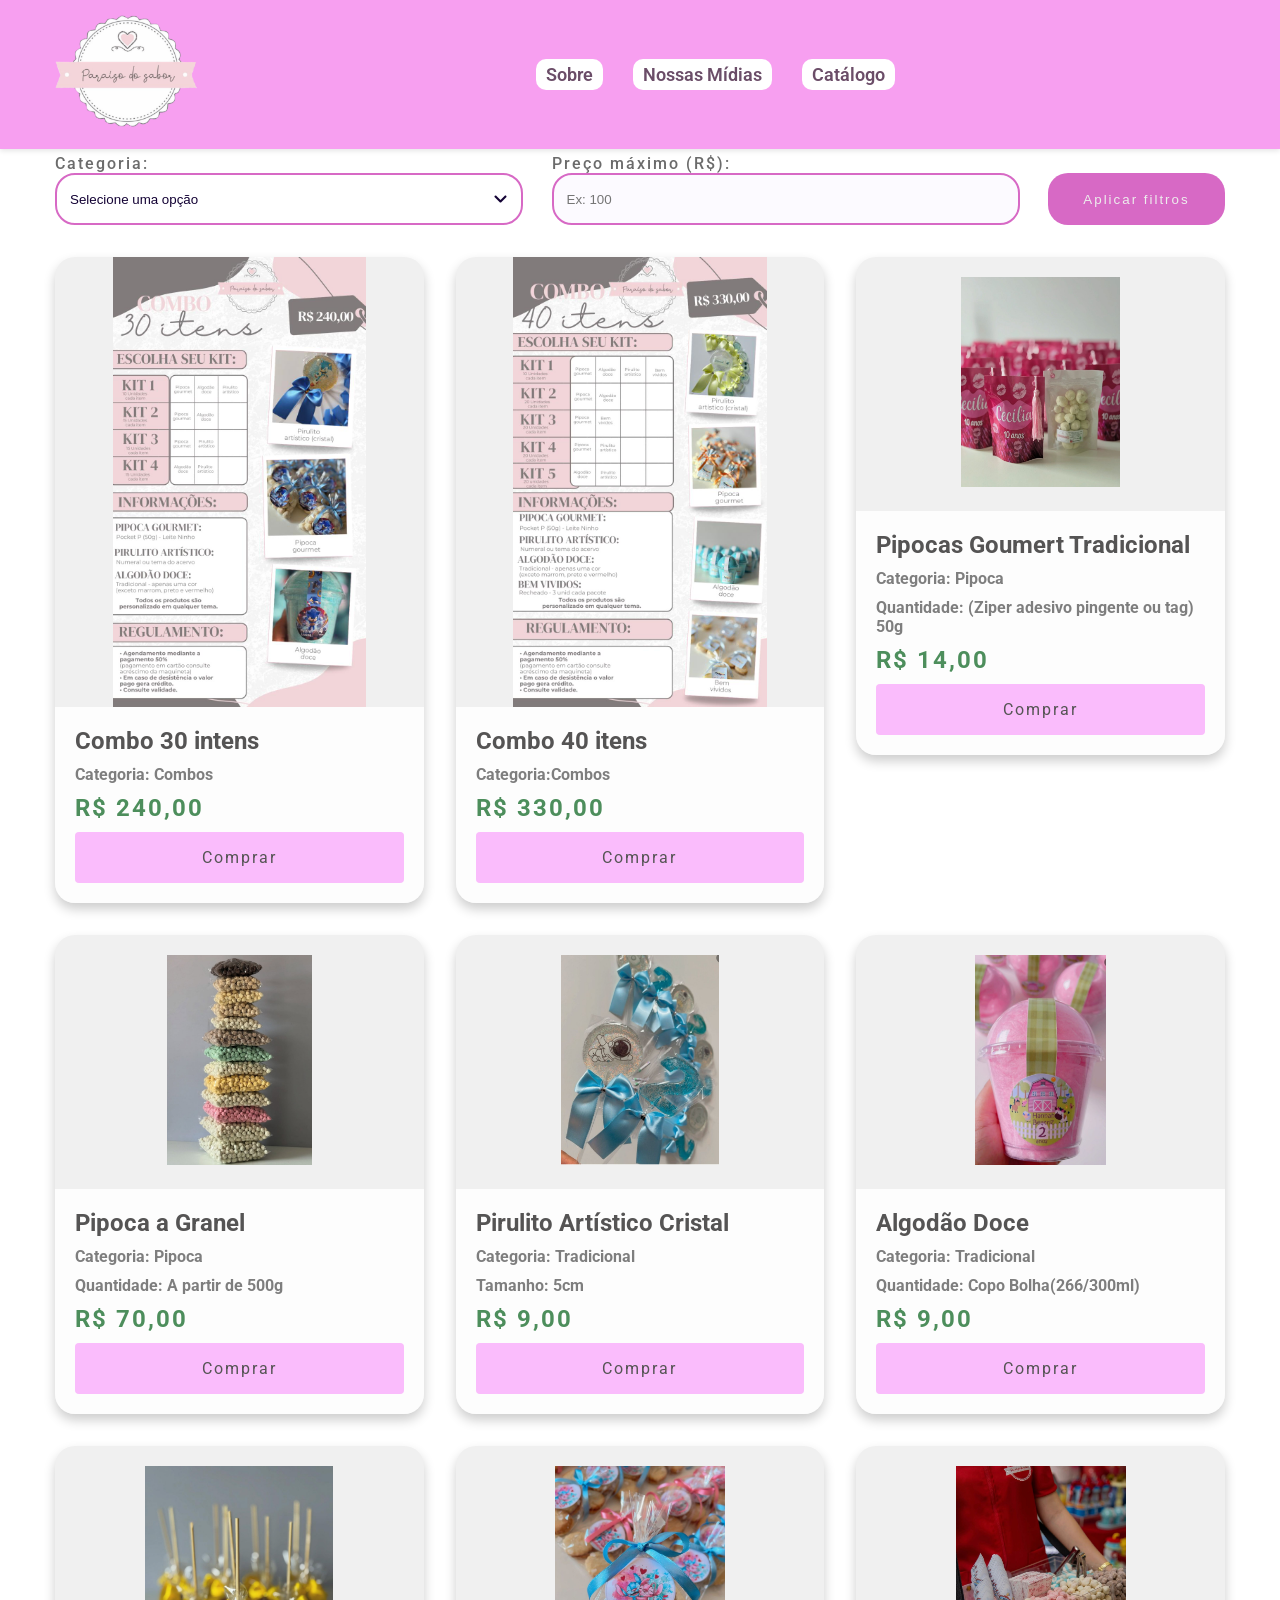
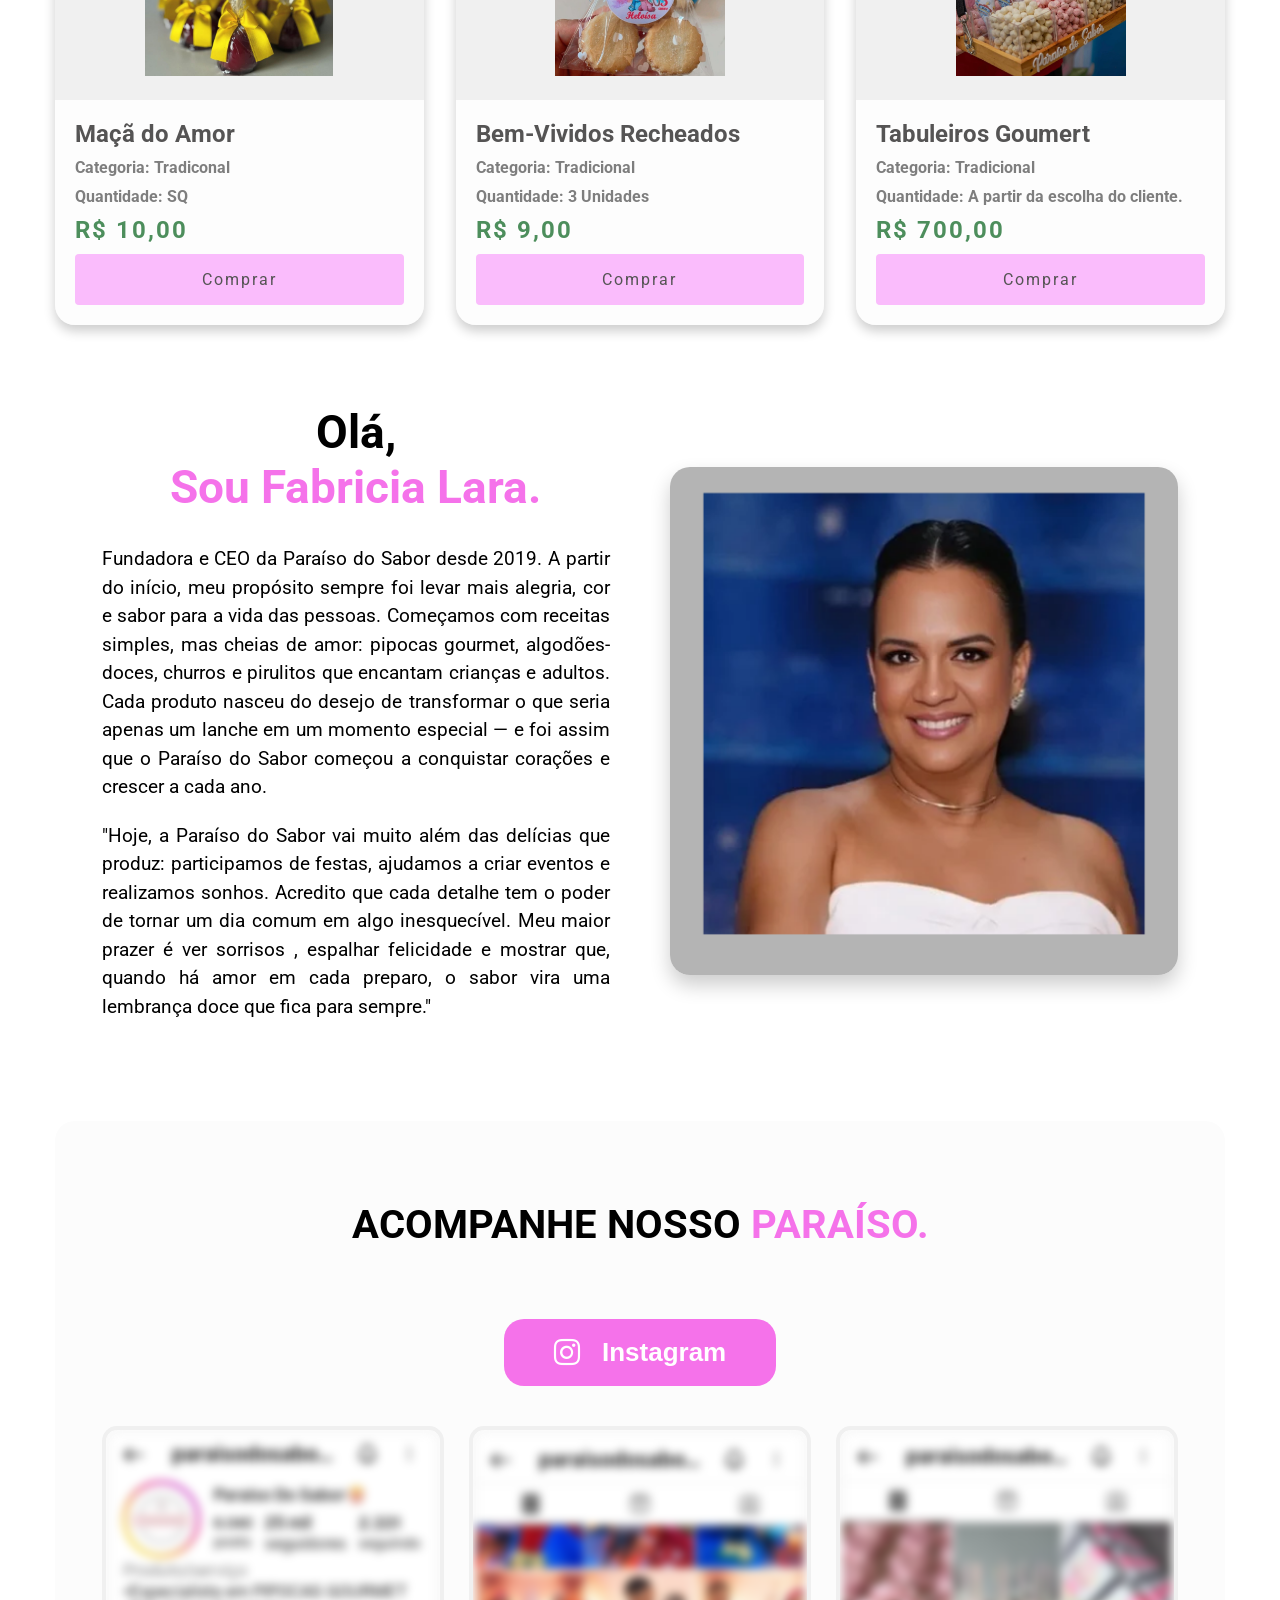
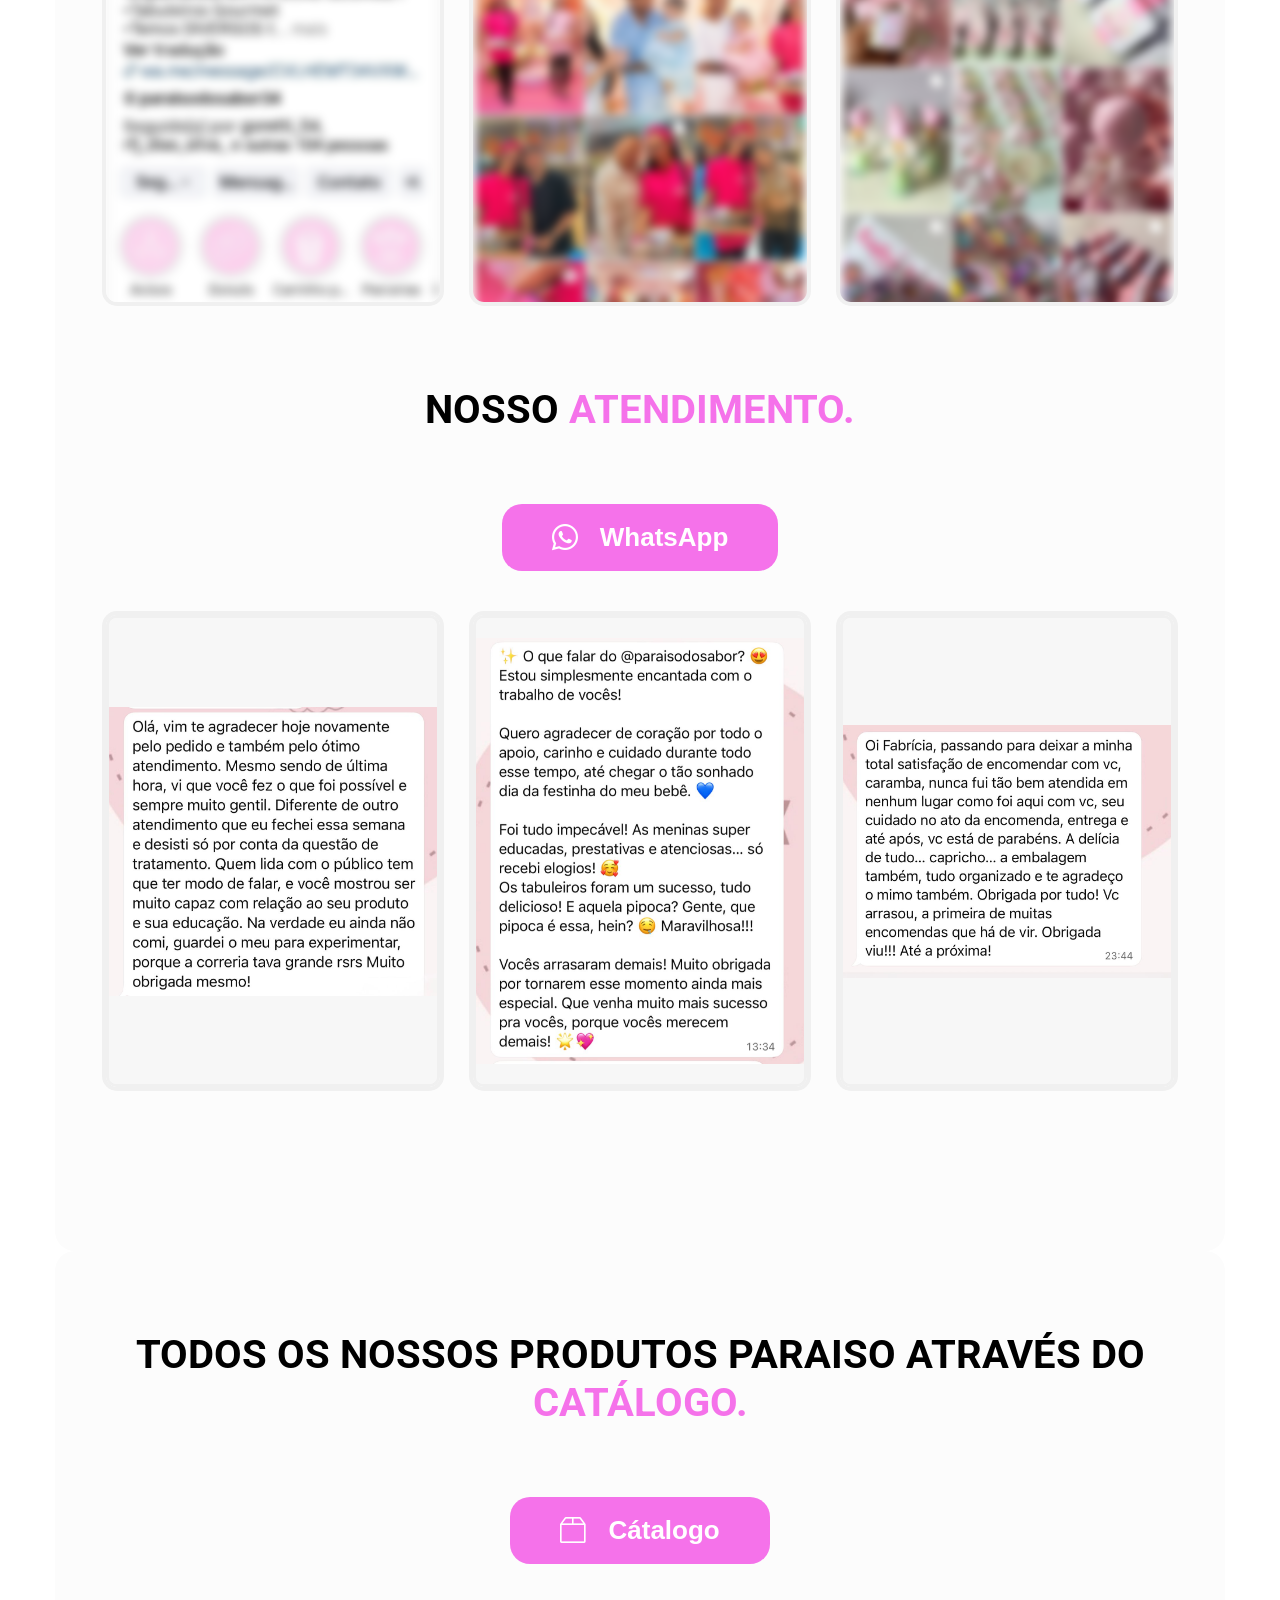
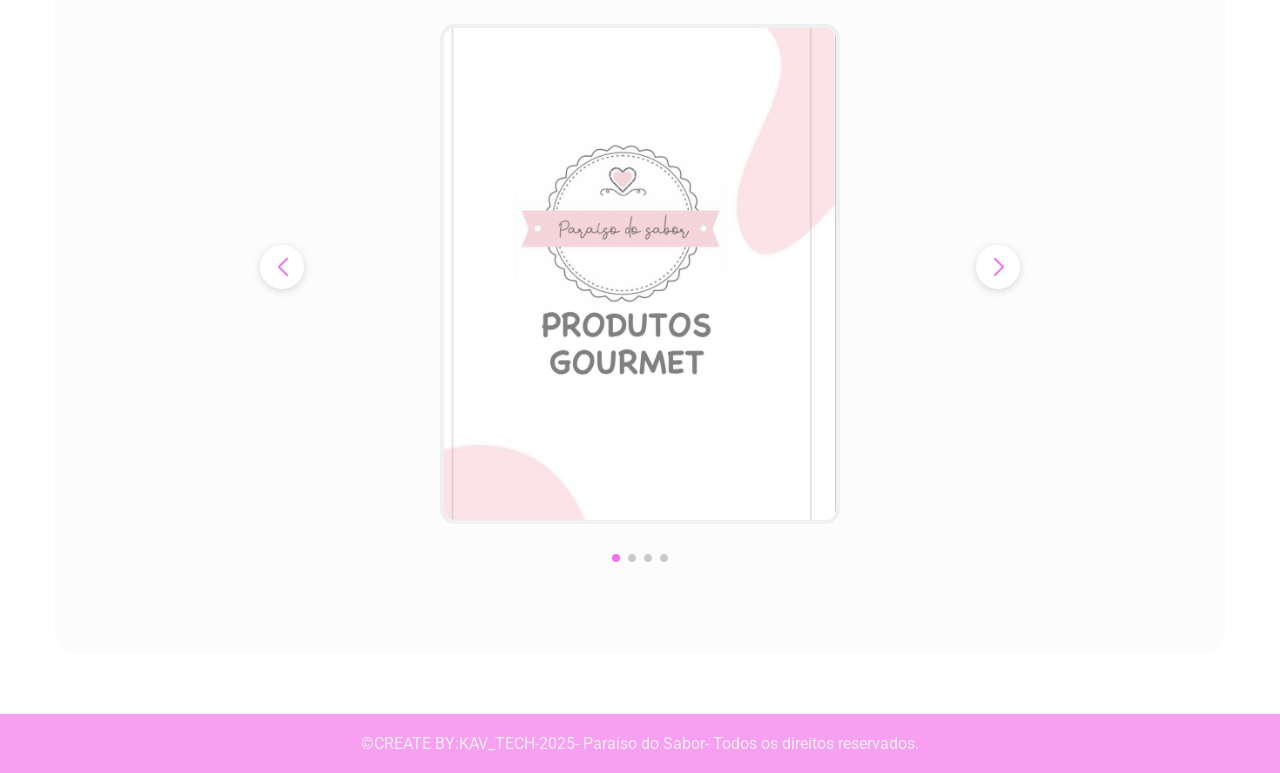
==== index.html @ db3e636f "Criado o site paraiso do sabor" ====
<!DOCTYPE html>
<html lang="pt-BR">

<head>
  <meta charset="UTF-8" />
  <meta name="viewport" content="width=device-width, initial-scale=1.0" />
  <title>Paraiso do Sabor</title>

  <!-- Area de links -->
  <!-- link fonte  -->
  <link rel="preconnect" href="https://fonts.googleapis.com" />
  <link rel="preconnect" href="https://fonts.gstatic.com" crossorigin />
  <link href="https://fonts.googleapis.com/css2?family=Roboto:ital,wght@0,100..900;1,100..900&display=swap"
    rel="stylesheet" />

  <!-- bootstrap incons -->
  <link rel="stylesheet" href="https://cdn.jsdelivr.net/npm/bootstrap-icons@1.13.1/font/bootstrap-icons.min.css">
  <!-- FIM bootstrap incons -->

  <!-- link carrossel zap -->
  <link rel="stylesheet" href="https://cdn.jsdelivr.net/npm/swiper@11/swiper-bundle.min.css" />
  <!-- fim link do carrossel -->

  <!-- links linguagens -->
  <link rel="stylesheet" href="./src/css/reset.css">
  <link rel="stylesheet" href="./src/css/estilos.css">
  <link rel="stylesheet" href="./src/css/responsivo.css">
</head>


<body>
  <!-- CABEÇALHO -->
 <header class="cabecalho">
    <div class="interface">
        <div class="logo">
            <a href="#">
                <img src="src/imagens/logo paraíso.png" alt="Logo Paraíso do Sabor" />
            </a>
        </div>

        <nav class="menu-desktop">
            <ul>
                <li><a href="#sobre">Sobre</a></li>
                <li><a href="#nossas-midias">Nossas Mídias</a></li>
                <li><a href="#catalogo">Catálogo</a></li>
            </ul>
        </nav>

        <div class="btn-abrir-menu" id="btn-menu">
            <i class="bi bi-list"></i>
        </div>

        <div class="menu-mobile" id="menu-mobile">
            <div class="btn-fechar">
                <i class="bi bi-x-lg"></i>
            </div>
            <nav>
                <ul>
                    <li><a href="#sobre">Sobre</a></li>
                    <li><a href="#nossas-midias">Nossas Mídias</a></li>
                    <li><a href="#catalogo">Catálogo</a></li>
                </ul>
            </nav>
        </div><div class="overlay-menu" id="overlay-menu"></div>
    </div>
</header>
  <!-- MEIO -->

  <!-- Top Line -->
  <main class="container">
    <h1 class="produtos">Queridinhos Da Paraiso:</h1>

    <!-- Filtro -->
    <div class="filtros">
      <div class="categorias-cartas">
        <label for="categoria">Categoria:</label>
        <select id="categoria" class="categoria">
          <option value="">Selecione uma opção</option>
          <option value="Tradicional">Tradicional</option>
          <option value="Pipoca">Pipoca</option>
          <option value="Combos">Combos</option>
        </select>
      </div>

      <!-- Produtos -->
      <div class="preco-cartas">
        <label for="preco">Preço máximo (R$):</label>
        <input type="text" id="preco" class="preco" placeholder="Ex: 100" />
      </div>
      <button class="btn-filtrar">Aplicar filtros</button>
    </div>

    <ul class="cartas"> <!-- Começo da lista de produtos -->


      <!-- Produto 1 -->
      <li class="carta carta-combo" data-categoria="Combos" data-preco="240.00">
        <img src="src/imagens/Combo 30 intens.jpg" alt="" />

        <div class="informacoes">
          <h2 class="nome-personagem">Combo 30 intens</h2>
          <span class="categoria">Categoria: Combos</span>
          <span class="preco">R$ 240,00</span>
          <a href="https://wa.me/5581997443934?text=Olá vim pelo site , quero comprar o Combo de 30 itens!" class="btn-comprar"
            target="_blank">Comprar</a>
        </div> <!--  fim div Produto 1 -->
      </li> <!--Fim da li 1-->

      <!-- Produto 2 -->
      <li class="carta carta-combo" data-categoria="Combos" data-preco="330.00">
        <img src="src/imagens/Combo 40 itens .jpg" alt="Carta Lymara" />
        <div class="informacoes">
          <h2 class="nome-personagem">Combo 40 itens</h2>
          <span class="categoria">Categoria:Combos</span>
          <span class="preco">R$ 330,00</span>
          <a href="https://wa.me/5581997443934?text=Olá vim pelo site , quero comprar o Combo de 40 itens!" class="btn-comprar"
            target="_blank">Comprar</a>
        </div> <!--  fim div Produto 2 -->
      </li> <!--Fim da li 2-->

      <!-- Produto 3 -->
      <li class="carta" data-categoria="Pipoca" data-preco="14.00">
        <img src="src/imagens/pipoca trad.png" alt="Carta Kaelthar" />
        <div class="informacoes">
          <h2 class="nome-personagem">Pipocas Goumert Tradicional</h2>
          <span class="categoria">Categoria: Pipoca</span>
          <span class="categoria">Quantidade: (Ziper adesivo pingente ou tag) 50g</span>
          <span class="preco">R$ 14,00</span>
          <a href="https://wa.me/5581997443934?text=Olá vim pelo site , quero comprar pipocas gourmet!"
            class="btn-comprar" target="_blank">Comprar</a>
        </div> <!--  fim div Produto 3 -->
      </li> <!--Fim da li 3-->

      <!-- Produto 4 -->
      <li class="carta" data-categoria="Pipoca" data-preco="10.00">
        <img src="src/imagens/Pipoca Granel.png" alt="Carta Maldrik" />
        <div class="informacoes">
          <h2 class="nome-personagem">Pipoca a Granel</h2>
          <span class="categoria">Categoria: Pipoca</span>
          <span class="categoria">Quantidade: A partir de 500g</span>
          <span class="preco">R$ 70,00</span>
          <a href="https://wa.me/5581997443934?text=Olá vim pelo site, quero comprar pipoca a granel!"
            class="btn-comprar" target="_blank">Comprar</a>
        </div> <!--  fim div Produto 4 -->
      </li> <!--Fim da li 4-->

      <!-- Produto 5 -->
      <li class="carta" data-categoria="Tradicional" data-preco="9.00">
        <img src="src/imagens/pirulito.png" alt="Carta Drahven" />
        <div class="informacoes">
          <h2 class="nome-personagem">Pirulito Artístico Cristal</h2>
          <span class="categoria">Categoria: Tradicional </span>
          <span class="categoria">Tamanho: 5cm</span>

          <span class="preco">R$ 9,00</span>
          <a href="https://wa.me/5581997443934?text=Olá vim pelo site, quero comprar o pirulito!" class="btn-comprar"
            target="_blank">Comprar</a>
        </div> <!--  fim div Produto 5 -->
      </li> <!--  fim da li 5 -->

      <!-- Produto 6 -->
      <li class="carta" data-categoria="Tradicional" data-preco="9.00">
        <img src="src/imagens/algodao.png" alt="Carta Nyxsombra" />
        <div class="informacoes">
          <h2 class="nome-personagem">Algodão Doce</h2>
          <span class="categoria">Categoria: Tradicional</span>
          <span class="categoria">Quantidade: Copo Bolha(266/300ml)</span>
          <span class="preco">R$ 9,00</span>
          <a href="https://wa.me/5581997443934?text=Olá vim pelo site, quero comprar o algodão!" class="btn-comprar"
            target="_blank">Comprar</a>
        </div><!--  fim div Produto 6 -->
      </li> <!--  fim da li 6 -->

      <!-- Produto 7 -->

      <li class="carta" data-categoria="Tradicional" data-preco="10.00">
        <img src="src/imagens/Maçã do amor.jpg" alt="Carta Nyxsombra" />
        <div class="informacoes">
          <h2 class="nome-personagem">Maçã do Amor</h2>
          <span class="categoria">Categoria: Tradiconal</span>
          <span class="categoria">Quantidade: SQ</span>
          <span class="preco">R$ 10,00</span>
          <a href="http://wa.me/5581997443934?text=Olá vim pelo site, quero comprar Maçã do amor!" class="btn-comprar"
            target="_blank">Comprar</a>
        </div><!--  fim div Produto 7 -->
      </li> <!--  fim da li 7 -->

      <!-- Produto 8 -->

      <li class="carta" data-categoria="Tradicional" data-preco=" 9.00">
        <img src="src/imagens/Bem vividos .jpg" alt="Carta Nyxsombra" />
        <div class="informacoes">
          <h2 class="nome-personagem">Bem-Vividos Recheados</h2>
          <span class="categoria">Categoria: Tradicional</span>
          <span class="categoria">Quantidade: 3 Unidades</span>
          <span class="preco">R$ 9,00</span>
          <a href="http://wa.me/5581997443934?text=Olá vim pelo site, quero comprar os Bem-Vividos!" class="btn-comprar"
            target="_blank">Comprar</a>
        </div><!--  fim div Produto 8 -->
      </li> <!--  fim da li 8 -->

      <!-- Produto 9 -->

      <li class="carta" data-categoria="Tradicional" data-preco="700.00">
        <img src="src/imagens/Tabuleiro de Pipocas.jpg" alt="Carta Nyxsombra" />
        <div class="informacoes">
          <h2 class="nome-personagem">Tabuleiros Goumert</h2>
          <span class="categoria">Categoria: Tradicional</span>
          <span class="categoria">Quantidade: A partir da escolha do cliente.</span>
          <span class="preco">R$ 700,00</span>
          <a href="http://wa.me/5581997443934?text=Olá vim pelo site, quero comprar o Tabuleiro!" class="btn-comprar"
            target="_blank">Comprar</a>
        </div><!--  fim div Produto 9-->
      </li> <!--  fim da li 9 -->

    </ul><!-- FIM da lista de produtos -->


    <!-- Sobre  -->
    <section id="sobre" class="sobre">
      <div class="interface">
        <div class="flex">

          <div class="img-sobre">
            <img src="src/imagens/Fabrícia sobre .png" alt="">

          </div><!--img-sobre-->

          <div class="txt-sobre">
            <h2>Olá, <span> Sou Fabricia Lara.</span></h2>
            <p>Fundadora e CEO da Paraíso do Sabor desde 2019. A partir do início, meu propósito sempre foi levar mais
              alegria, cor e sabor para a vida das pessoas.
              Começamos com receitas simples, mas cheias de amor: pipocas gourmet, algodões-doces, churros e pirulitos
              que encantam crianças e adultos. Cada produto nasceu do desejo de transformar o que seria apenas um lanche
              em um
              momento especial — e foi assim que o Paraíso do Sabor começou a conquistar corações e crescer a cada ano.
            </p>
            <p>"Hoje, a Paraíso do Sabor vai muito além das delícias que produz: participamos de festas, ajudamos a
              criar
              eventos
              e realizamos sonhos. Acredito que cada detalhe tem o poder de tornar um dia comum em algo inesquecível.
              Meu maior prazer é ver sorrisos , espalhar felicidade e mostrar que, quando há amor em cada preparo, o
              sabor vira uma lembrança doce que fica para sempre."
            </p>


          </div><!--txt-sobre-->
        </div><!--flex-->
      </div><!--interface-->
    </section><!--sobre -->

    <!-- Redes SOCIAIS -->
    <section id="nossas-midias" class="redes-sociais">
      <div class="interface">
        <h2 class="titulo">ACOMPANHE NOSSO <span>PARAÍSO.</span></h2>

        <div class="social-coluna">
          <a href="https://www.instagram.com/paraisodosabor34/?hl=en" target="_blank" class="btn-social-link">
            <button><i class="bi bi-instagram"></i> Instagram</button>
          </a>
          <div class="galeria-social instagram-hover">
            <div class="img-wrapper">
              <img src="src/imagens/foto do insta 1.jpg" alt="Post do Instagram 1">
            </div>
            <div class="img-wrapper">
              <img src="src/imagens/foto 2 Instagram .jpg" alt="Post do Instagram 2">
            </div>
            <div class="img-wrapper">
              <img src="src/imagens/foto insta 3.jpg" alt="Post do Instagram 3">
            </div>
          </div>
        </div>

        <div class="social-coluna">
          <h2 class="titulo">NOSSO <span>ATENDIMENTO.</span></h2>
          <a href="http://wa.me/5581997443934?text=Olá, eu acabei de chegar do site!" target="_blank"
            class="btn-social-link">
            <button><i class="bi bi-whatsapp"></i> WhatsApp</button>
          </a>

          <div class="galeria-social galeria-feedback">
            <div class="img-wrapper">
              <img src="src/imagens/feedback 1.jpg">
            </div>
            <div class="img-wrapper">
              <img src="src/imagens/feedback 2.jpg">
            </div>
            <div class="img-wrapper">
              <img src="src/imagens/feedback 3.jpg">
            </div>
          </div>
        </div>
      </div>
    </section>

    <section id="catalogo" class="redes-sociais secao-catalogo">

      <div class="interface">
        <h2 class="titulo">TODOS OS NOSSOS PRODUTOS PARAISO ATRAVÉS DO <span>CATÁLOGO.</span></h2>
        <a href="catalogo.html"
          class="btn-social-link">
          <button><i class="bi bi-box2"></i> Cátalogo</button>
        </a>

        <div class="swiper meu-carrossel">
          <div class="swiper-wrapper">
            <div class="swiper-slide">
              <img src="src/imagens/foto carrossel catálogo 1.jpg">
            </div>
            <div class="swiper-slide">
              <img src="src/imagens/foto carrossel catálogo 2.jpg">
            </div>
            <div class="swiper-slide">
              <img src="src/imagens/foto carrossel catálogo 3.jpg">
            </div>
            <div class="swiper-slide">
              <img src="src/imagens/foto carrossel catálogo 4.jpg">
            </div>
          </div>
          <div class="swiper-pagination"></div>
          <div class="swiper-button-prev"></div>
          <div class="swiper-button-next"></div>
        </div>
    </section>

  </main>
  <footer class="rodape"> &copy;CREATE BY:KAV_TECH-2025- Paraiso do Sabor- Todos os direitos reservados.</footer>

  <script src="https://cdn.jsdelivr.net/npm/swiper@11/swiper-bundle.min.js"></script>

  <script src="src/js/index.js"></script>
</body>

</html>
---- src/css/estilos.css ----
body {
	font-family: "Roboto", sans-serif;
}

/* CABEÇALHO */

.cabecalho {
    background-color: #f79ff0;
    padding: 15px 4%;
    box-shadow: 0 2px 5px rgba(0,0,0,0.1);
    margin-bottom: 60px;

     position: fixed; /* É o que fixa o elemento na tela */
    top: 0;          /* Cola ele no topo */
    left: 0;         /* Alinha à esquerda */
    width: 100%;     /* Faz ocupar a largura inteira da tela */
    z-index: 1000;   /* Garante que ele fique sobreposto a outros elementos */
}

.cabecalho .interface {
    display: flex;
    align-items: center; /* Mantém o alinhamento vertical dos itens */
}

.cabecalho .logo img {
    width: 150px;
    height: auto;
}

/* Faz o container do menu crescer para ocupar o espaço vazio */
.menu-desktop {
    flex-grow: 1; 
}

.menu-desktop ul {
    list-style-type: none;
    display: flex;
    gap: 30px; /* Aumentei um pouco o espaço para distribuir melhor */
    margin: 0;
    padding: 0;
    
    /* Centraliza os links DENTRO do espaço do menu */
    justify-content: center;
}

.menu-desktop ul li a {
    color: #6b4d68;
    text-decoration: none;
    font-weight: 600;
    font-size: 18px;
    padding: 5px 10px;
    border-radius: 10px;
    transition: background-color 0.3s;
    background-color:#ffffff;
}

.menu-desktop ul li a:hover {
    background-color: #ffffff;
    color: #d769c5;
}

/* ========================= */
/* ESTILO DO MENU MOBILE     */
/* ========================= */

.btn-abrir-menu {
    display: none; /* Começa escondido no desktop */
    color: #6b4d68;
    font-size: 40px;
}

.menu-mobile {
    background-color: #f7e4f5;
    height: 100vh;
    position: fixed;
    top: 0;
    right: 0;
    z-index: 99999;
    width: 0%;
    overflow: hidden;
    transition: .5s;
}

.menu-mobile.abrir-menu {
    width: 70%;
}

.menu-mobile.abrir-menu ~ .overlay-menu {
    display: block;
}

.menu-mobile .btn-fechar {
    padding: 20px 5%;
}

.menu-mobile .btn-fechar i {
    color: #6b4d68;
    font-size: 30px;
}

.menu-mobile nav ul {
    text-align: right;
}

.menu-mobile nav ul li a {
    color: #6b4d68;
    font-size: 20px;
    font-weight: 300;
    padding: 20px 8%;
    display: block;
}

.menu-mobile nav ul li a:hover {
    background-color: #6b4d68;
    color: #f79ff0;
}

.overlay-menu {
    background-color: #000000a7;
    width: 100%;
    height: 100%;
    position: fixed;
    top: 0;
    left: 0;
    z-index: 88888;
    display: none;
}


/* MEIO */
.container {
	max-width: 1170px;
	margin: 0 auto;
    padding-top: 90px; /* Empurra o conteúdo para baixo do cabeçalho fixo */
}

.container .carta.carta-combo {
    /* Define uma altura mínima para o card do combo, dando mais espaço vertical. */
    min-height: 500px; /* Você pode mexer aqui para aumentar ou diminuir a altura total do card, se quiser. */
}

.container .carta.carta-combo img {
    /*
      Volta para 'contain': garante que a imagem inteira seja visível e proporcional.
      Para a imagem ficar maior dentro do espaço, vamos aumentar a altura do seu container.
    */
    object-fit: contain;
    
    height: 450px; 
    
    width: 100%; /* Garante que ela ocupe a largura total disponível */
    padding: 0; /* Remove qualquer padding que possa estar empurrando a imagem para dentro */

    /* Remove o arredondamento de borda da imagem, pois o card já tem. */
    border-radius: 0; 

    /* Centraliza a imagem horizontalmente dentro do espaço. */
    margin: 0 auto; 
    display: block; /* Garante que 'margin: auto' funcione para centralizar */
}


.container .carta.carta-combo .informacoes {
    padding: 20px; /* Garante que o padding padrão seja aplicado */
}



/* PARTE DO PRODUTO TOP LINE */
.container .produtos {
	color: #6b6b6b;
	font-size: 24px;
	font-weight: 500;
	margin-bottom: 32px;
	line-height: 32px;
	letter-spacing: 2px;
}
/* PARTE GERAL DO FILTRO */
.container .filtros {
	display: flex;
	justify-content: space-between;
	flex-wrap: wrap;
	margin-bottom: 32px;
}

.container .categorias-cartas,
.container .preco-cartas {
	display: flex;
	flex-direction: column;
	width: 40%;
}

/* CATEGORIA + PREÇO */
.container label {
	letter-spacing: 2px;
	font-weight: 500;
	color: #6b6b6b;
}

.container .categorias-cartas select,
.container .preco-cartas input {
	padding: 16px 13px;
	border-radius: 2px;
	border: 2px solid #d769c5;
	background-color: #faf7ff9f;
	color: #130234;
	height: 52px;
	border-radius: 20PX;
}

.container select:focus,
.container input:focus,
.container select:focus-visible,
.container input:focus-visible {
	outline: none;
}

.container select.categoria {
	appearance: none;
	background: url(../imagens/seta-para-baixo.png) 97% center no-repeat;
}

.container .filtros .btn-filtrar {
	border: none;
	background-color: #d769c5;
	color: #ededed;
	padding: 16px 32px;
	font-weight: 500;
	align-self: end;
	width: 177px;
	height: 52px;
	cursor: pointer;
	letter-spacing: 2px;
	transition: 0.3s;
	border-radius: 20px;
}

.container .filtros .btn-filtrar:hover {
	background-color: #6b6b6b;
}

.container .cartas {
	display: flex;
	flex-wrap: wrap;
	gap: 32px;
	margin-top: 32px;
    align-items: flex-start;
}


/* FUNDO DAS CARTAS */
 .container .cartas .carta {
	width: calc((100% - 64px) / 3); /* A mágica está aqui! */
    background-color: #f0f0f0;
    color: #000000;
    border-radius: 20px;
    box-shadow: 0 6px 12px rgb(0, 0, 0, 0.2);
}
/* ORGANIZAÇAO CARTAS DENTRO DO FUNDO */
.container .carta img {
	 width: 100%;
  height: 250px;       /* 1. Defina uma altura para alinhar os cards. Ajuste este valor! */
  object-fit: contain; /* 2. 'contain' garante que a IMAGEM INTEIRA apareça, sem cortes. */
  padding: 20px;
}
/* FUNDO DE INFORMAÇOES SOBRE AS CARTAS */
.container .carta .informacoes {
	display: flex;
	flex-direction: column;
	gap: 10px;
	background-color: #fdfdfd;
	padding: 20px;
	border-bottom-left-radius: 20px;
	border-bottom-right-radius: 20px;
}


/* TEXTO DENTRO DO FUNDO DE INFORMAÇOES SOBRE AS CARTAS */
.container .carta .informacoes .nome-personagem {
	font-size: 24px;
	font-weight: 700;
	color: #555454;
}

/* SUBTEXTO (EX:CATEGORIA=COMUN) DENTRO DO FUNDO DE INFORMAÇOES SOBRE AS CARTAS */
.container .carta .informacoes .categoria {
	color: #7e7e7e;
	font-weight: 700;
}

/* PARTE DO VALOR MONETARIO */
.container .carta .informacoes .preco {
	font-size: 24px;
	letter-spacing: 2px;
	font-weight: 700;
	color: #4d8e5c;
}


/* BOTAO DE COMPRAR */
.container .carta .informacoes .btn-comprar {
	color: #555454;
	background-color: #fabcfc;
	padding: 16px;
	border-radius: 4px;
	letter-spacing: 2px;
	transition: 0.3s;
	text-align: center;
	text-decoration: none;
}

/* HOVER DO BOTAO DE COMPRAR */
.container .carta .informacoes .btn-comprar:hover {
	background-color: #55545475;
}


/* ========================= */
/* ESTILO DA SEÇÃO SOBRE */
/* ========================= */

.sobre {
    padding: 80px 4%; /* Adiciona um espaçamento geral na seção */
}

.sobre .flex {
    display: flex; /* ATIVA O FLEXBOX: coloca os itens um ao lado do outro */
    align-items: center; /* Alinha verticalmente a imagem e o texto */
    gap: 60px; /* Cria um espaço de 60px entre o texto e a imagem */
}

/* --- As Colunas de Texto e Imagem --- */
.sobre .txt-sobre,
.sobre .img-sobre {
    width: 50%; /* Faz cada coluna ocupar metade do espaço */
}

/* --- A MÁGICA PARA TROCAR A ORDEM --- */
/* Como no HTML a imagem vem primeiro, usamos a propriedade "order" para inverter a posição visualmente */
.sobre .txt-sobre {
    order: 1; /* Define o texto como o primeiro item */
}

.sobre .img-sobre {
    order: 2; /* Define a imagem como o segundo item */
}


/* --- Estilo da Imagem --- */
.sobre .img-sobre img {
    width: 100%;
    border-radius: 20px; /* Deixa as bordas da imagem arredondadas */
    box-shadow: 0 10px 20px rgba(0, 0, 0, 0.2); /* Adiciona uma sombra suave */
}

/* --- Estilo do Texto --- */
.sobre .txt-sobre h2 {
    text-align: center; /* OBJETIVO 1: Centraliza o H2 */
    font-size: 46px;
    line-height: 1.2;
    margin-bottom: 30px; /* Cria um espaço abaixo do título */
}

.sobre .txt-sobre h2 span {
    color: #f572ea; /* Cor de destaque para o seu nome, use a cor do seu site */
    display: block; /* Faz o span quebrar a linha */
}

.sobre .txt-sobre p {
    margin: 20px 0; /* Espaçamento entre os parágrafos */
    text-align: justify; /* Deixa o texto dos parágrafos mais alinhado */
    line-height: 1.5;
	font-weight: 200px;
	font-size: 19px;
}


/* ========================= */
/* ESTILO DA SEÇÃO SOCIAL */
/* ========================= */

/* --- Estilo dos Botões Sociais --- */
.sobre .btn-social {
    text-align: center; /* Centraliza os botões */
    margin-top: 40px;
}

.sobre .btn-social button {
    width: 50px;
    height: 50px;
    border-radius: 50%; /* Deixa o botão redondo */
    border: none;
    background-color: #f572ea; /* Cor de fundo */
    color: white; /* Cor do ícone */
    font-size: 22px; /* Tamanho do ícone */
    cursor: pointer;
    margin: 0 10px;
    transition: 0.3s;
}

.sobre .btn-social button:hover {
    transform: scale(1.1); /* Efeito de zoom ao passar o mouse */
    box-shadow: 0 0 15px #f572ea;
}


.galeria-social {
    display: flex;
    gap: 15px; /* Espaço entre as fotos da galeria */
}

/* ESTILO PARA AS FOTOS NORMAIS (WHATSAPP) */
.galeria-social img {
    width: 150px; 
    height: 150px;
    object-fit: cover; 
    border-radius: 10px;
    border: 3px solid #f0f0f0;
}

/* A MÁGICA DO EFEITO DE ROLAGEM (INSTAGRAM) */
.instagram-hover .img-wrapper {
    width: 150px;
    height: 150px; /* A "caixinha" que limita a altura */
    border-radius: 10px;
    border: 3px solid #f0f0f0;
    overflow: hidden; /* ESSA É A PROPRIEDADE MAIS IMPORTANTE! Esconde o que transborda. */
    cursor: pointer;
    transition: 0.3s;
}

.instagram-hover .img-wrapper:hover {
    border-color: #f572ea;
}

.instagram-hover .img-wrapper img {
    width: 100%;
    /* A imagem é maior que a caixinha, por isso vai "sobrar" para baixo */
    transition: transform 0.8s ease-in-out; /* A animação suave de rolagem */
}

.instagram-hover .img-wrapper:hover img {
    /* Ao passar o mouse, a imagem "sobe" (translateY negativo) */
    /* Ajuste o valor -50px dependendo do quanto você quer que a imagem suba */
    transform: translateY(-50px);
}

/* ======================================= */
/* ESTILO REDES SOCIAIS GALERIA (CORRIGIDO) */
/* ======================================= */
.redes-sociais {
    padding: 80px 4%;
    background-color: #fcfcfc;
    border-radius: 20px;
}

.redes-sociais .titulo {
    font-size: 40px;
    margin-bottom: 70px;
}

.redes-sociais .flex-social {
    display: flex;
    justify-content: center;
    align-items: flex-start;
    gap: 100px;
}

.titulo {
    text-align: center;
    font-size: 40px;
    line-height: 1.2;
    margin-bottom: 70px;
}

.titulo span {
    color: #f572ea;
}

/* Adiciona espaço acima da segunda coluna (Atendimento) */
.social-coluna + .social-coluna {
    margin-top: 80px;
}


.social-coluna {
    text-align: center;
 margin-bottom: 80px; /* Espaço entre a secção do Insta e a do Whats */
}

.btn-social-link button {
    padding: 18px 50px;
    font-size: 26px;
    font-weight: 700;
    border: none;
    border-radius: 20px;
    background-color: #f572ea;
    color: white;
    cursor: pointer;
    margin-bottom: 40px;
    transition: 0.3s;
    

}

.btn-social-link button:hover {
    transform: scale(1.05);
    box-shadow: 0 0 20px #f572eac0;
}

.btn-social-link button i {
    margin-right: 15px;
}

.galeria-social {
    display: flex;
    gap: 25px;
}



/* EFEITO DE ROLAGEM CORRIGIDO (INSTAGRAM) */
.instagram-hover .img-wrapper {
    width: 680px;
    height: 480px; /* A "janela" continua com 180px de altura */
    border-radius: 15px;
    border: 4px solid #f0f0f0;
    overflow: hidden;
    cursor: pointer;
    transition: 0.3s;
	
}

.instagram-hover .img-wrapper:hover {
     border-color: #f572ea;
}


.instagram-hover .img-wrapper img {
     width: 100%;
    height: auto;
    filter: blur(5px); /* <<< COMEÇA EMBAÇADO */
    transition: transform 1s ease-in-out, filter 0.5s ease-out; 
}

.instagram-hover .img-wrapper:hover img {
    transform: translateY(-120px);
    filter: blur(0); /* <<< REMOVE O BLUR AO PASSAR O MOUSE */
}


/* WHATS */
.galeria-feedback .img-wrapper {
  width: 680px;  /* Mesmo tamanho da galeria do Insta para manter o padrão */
  height: 480px;
  border-radius: 15px;
  border: 4px solid #f0f0f0;
  display: flex;
  align-items: center;
  justify-content: center;
  background-color: #f7f7f7; /* Fundo sutil caso a imagem não preencha tudo */
  overflow: hidden;
}

.galeria-feedback .img-wrapper img {
  width: 100%;
  height: 100%;
  object-fit: contain; /* ESSA É A PROPRIEDADE MÁGICA! */
}






/* ========================= */
/* ESTILO DO Catalogo */
/* ========================= */
.secao-catalogo .interface {
  display: flex;
  flex-direction: column; /* Empilha os itens verticalmente */
  align-items: center;   /* Esta é a propriedade mágica que os centraliza na horizontal */
}

/* --- Carrossel (Swiper) --- */
.swiper.meu-carrossel {
    width: 100%;
    max-width: 800px; /* <<< ALTERAÇÃO 1: Deixei o carrossel mais estreito */
    margin: 0 auto; 
    padding: 20px 80px 50px 80px; /* Aumentei o espaço lateral para as setas */
    position: relative;
    overflow: hidden;
}


.swiper-wrapper {
    display: flex;
}

.swiper-slide {
    flex-shrink: 0;
    width: 100%;
    display: flex;
  justify-content: center;
}

.swiper-slide img {
    width: 400px;
    height: 570px; /* <<< ALTERAÇÃO 2: Aumentei a altura para uma proporção melhor */
    object-fit: cover; 
    border-radius: 15px;
    border: 4px solid #ffffff;
    
}

/* --- Estilos para Forçar a Aparição das Setas e Paginação --- */
.swiper-button-next,
.swiper-button-prev {
    position: absolute;
    top: 50%;
    transform: translateY(-50%);
    width: 44px;
    height: 44px;
    z-index: 10;
    cursor: pointer;
    display: flex;
    align-items: center;
    justify-content: center;
    color: #f572ea !important; 
    background-color: white;
    border-radius: 50%;
    box-shadow: 0 2px 8px rgba(0, 0, 0, 0.15);
}

.swiper-button-prev {
    left: 20px; /* <<< ALTERAÇÃO 3: Ajustei a posição da seta */
}

.swiper-button-next {
    right: 20px; /* <<< ALTERAÇÃO 3: Ajustei a posição da seta */
}

.swiper-button-next:after,
.swiper-button-prev:after {
    font-family: swiper-icons;
    font-size: 18px;
    font-weight: 900;
    text-transform: none !important;
}

.swiper-slide img {
  width: 400px; /* Alterado de 100% para a imagem não ocupar a largura toda e ficar mais centralizada */
  height: 500px;
  object-fit: cover;
  border-radius: 15px;
  border: 4px solid #f0f0f0;
}

.swiper-button-prev:after { content: 'prev'; }
.swiper-button-next:after { content: 'next'; }

.swiper-pagination-bullet-active {
    background-color: #f572ea !important;
}

body.pagina-catalogo {
    background-color: #000000; /* Um fundo rosa bem clarinho para a página toda */
}

/* Centraliza e organiza o conteúdo principal */
.pagina-catalogo .container {
    display: flex;
    flex-direction: column;
    align-items: center; /* Centraliza tudo horizontalmente */
    padding-top: 100px;  /* Ajusta o espaço do cabeçalho fixo */
    padding-bottom: 60px; /* Espaço antes do rodapé */
}

/* Estilo para o título H1 da página */
.pagina-catalogo h1.produtos {
    font-size: 2.5rem; /* Tamanho grande e moderno */
    color: #583754;    /* Um tom de roxo escuro */
    text-align: center;
    margin-bottom: 20px;
    padding-bottom: 15px;
    border-bottom: 4px dotted #fffdff; /* Linha pontilhada rosa como detalhe */
}

/* Estilo para a "moldura" que segura o catálogo do Drive */
.catalogo-drive-container {
    width: 95%; /* Ocupa quase toda a largura do container */
    max-width: 1200px; /* Limite máximo para telas grandes */
    height: 70vh; /* Altura relativa à altura da tela do visitante */
    margin-top: 30px;
    border: none; /* Remove qualquer borda antiga */
    border-radius: 15px;
    box-shadow: 0 10px 30px rgba(255, 0, 221, 0.15); /* Sombra mais forte para destacar */
    overflow: hidden; /* Garante que o iframe fique dentro das bordas arredondadas */
    background-color: #f79ff0;
}

/* Estilo para o iframe em si, para garantir que ele preencha a moldura */
.catalogo-drive-container iframe {
    width: 100%;
    height: 100%;
    border: none;
}

/* Flooter */
.rodape {
	background-color: #f79ff0;
	display: flex;
	justify-content: center;
	color: #ededed;
	padding: 20px;
	margin-top: 60px;
}

.esconder {
	display: none;
}

.mostrar {
	display: block;
}
---- src/css/responsivo.css ----
@media(max-width: 1024px) {
    .container {
        padding-top: 20px;
        padding-top: 80px; 
    
    }
    .cabecalho .interface {
        justify-content: space-between;
    }

    /* 2. Diminui a altura do cabeçalho */
    .cabecalho {
        padding: 10px 4%; 
    }

    /* 3. Diminui o tamanho da logo para se adequar ao cabeçalho menor */
    .cabecalho .logo img {
        width: 120px;
    }

    .container h1 {
        text-align: center;
    }

    .container .filtros {
        display: flex;
        flex-direction: column;
        align-items: center;
        gap: 16px;
    }

    .container .filtros .categorias-cartas,
    .container .filtros .preco-cartas,
    .container .filtros .btn-filtrar {
        width: 65%;
    }

    .container .filtros .btn-filtrar {
        align-self: center;
    }

    .container .cartas {
        justify-content: center;
    }

    /* Esconde o menu de desktop */
    .menu-desktop,
    .btn-contato {
        display: none;
    }

    /* Mostra o botão de abrir menu (hamburger) */
    .btn-abrir-menu {
        display: block;
    }
     .container {
        /* Um valor um pouco menor para a altura do cabeçalho no mobile */
        padding-top: 80px; 
    }


}

/* ============================ */
/* RESPONSIVO DA SEÇÃO SOBRE */
/* ============================ */

@media screen and (max-width: 768px) {



    .sobre .flex {
        flex-direction: column;
        /* Coloca os itens um em cima do outro */
    }

    /* Invertemos a ordem para a imagem vir primeiro no mobile, como você pediu */
    .sobre .img-sobre {
        order: 1;
        /* Imagem fica em cima */
    }

    .sobre .txt-sobre {
        order: 2;
        /* Texto fica embaixo */
    }

    /* Fazemos as duas "colunas" ocuparem 100% da largura no mobile */
    .sobre .txt-sobre,
    .sobre .img-sobre {
        width: 100%;
    }

    /* Ajustes opcionais de texto para telas menores */
    .sobre .txt-sobre h2 {
        font-size: 30px;
        text-align: center;
        /* Garantir a centralização */
    }

    .sobre .txt-sobre p {
        text-align: left;
        /* Em telas pequenas, justificado pode criar espaços estranhos */
    }
}

@media(max-width: 480px) {

    .container .filtros .categorias-cartas,
    .container .filtros .preco-cartas,
    .container .filtros .btn-filtrar {
        width: 100%;
    }

    .container .cartas .carta {
        /* Muda para 1 coluna ocupando 100% da largura */
        width: 100%;
    }
}

/* ========================================= */
/* RESPONSIVO - SECÇÃO REDES SOCIAIS COMPLETO */
/* ========================================= */

@media screen and (max-width: 1024px) {

    /* Ajusta a galeria do Instagram para quebrar a linha */
    .galeria-social.instagram-hover {
        flex-wrap: wrap;
    }

    /* Ajusta o carrossel para tablets */
    .swiper.meu-carrossel {
        max-width: 600px;
    }

    .swiper-slide img {
        height: 400px;
    }
}

@media screen and (max-width: 768px) {

    /* --- AJUSTES DA SEÇÃO SOCIAL (INSTA E FEEDBACK) --- */
    .redes-sociais .titulo {
        font-size: 32px;
        /* Diminui um pouco o título principal */
        line-height: 1.2;
        margin-bottom: 40px;
        /* Reduz o espaçamento abaixo do título */
    }


    /* Faz a galeria de imagens ficar na vertical */
    .galeria-social {
        flex-direction: column;
        /* Coloca as imagens uma embaixo da outra */
        align-items: center;
        /* Centraliza a galeria */
        gap: 25px;
        /* Mantém um espaço entre as imagens */
    }

    .galeria-feedback .img-wrapper,
    .instagram-hover .img-wrapper {
        width: 90%;
        /* Largura da caixa */
        max-width: 400px;
        /* Largura máxima para não esticar demais */
        margin-left: auto;
        /* Centraliza a caixa */
        margin-right: auto;
        /* Centraliza a caixa */
        overflow: hidden;
        /* Essencial para o efeito de rolagem e corte */
    }

    /* Apenas a caixa de FEEDBACK terá altura de 300px */
    .galeria-feedback .img-wrapper {
        height: 300px;
    }

    /* A caixa do INSTAGRAM terá o formato de retângulo vertical */
    .instagram-hover .img-wrapper {
        height: 550px;
        /* << AQUI ESTÁ A ALTURA GRANDE QUE VOCÊ QUER */
    }

    /* Regra para TODAS as imagens DENTRO das caixas */
    .galeria-social .img-wrapper img {
        width: 100%;
        height: 100%;
        object-fit: cover;
        /* Faz a imagem preencher a caixa sem distorcer */
    }

    /* Efeito de rolagem do Instagram ajustado para a nova altura */
    .instagram-hover .img-wrapper:hover img {
        transform: translateY(-100px);
    }

    .galeria-feedback .img-wrapper {
        background-color: #f8f8f8;
        /* Fundo sutil para a imagem */
    }

    /* Faz a imagem do feedback aparecer por inteiro, sem cortes */
    .galeria-feedback .img-wrapper img {
        object-fit: contain;
        /* ESSA É A MUDANÇA MÁGICA! */
    }

    /* Diminui o espaço ABAIXO da galeria de feedbacks */
    .social-coluna {
        margin-bottom: 40px;
        /* O valor original era 80px */
    }

    /* Diminui o espaço ACIMA do título do catálogo */
    .secao-catalogo {
        padding-top: 20px;
        /* O valor original era 80px */
    }



    /* --- AJUSTES DO CATÁLOGO (CARROSSEL) --- */
    .meu-carrossel {
        /* Reduz o espaçamento nas laterais para as setas não saírem da tela */
        padding: 20px 50px 50px 50px;
        overflow: hidden;
    }

    .swiper-slide img {
        width: 100%;
        /* A imagem ocupa toda a largura do slide */
        height: auto;
        /* A altura se ajusta para não distorcer */
        max-height: 450px;
        /* Limita a altura máxima para não ficar gigante */
        object-fit: cover;
    }

    /* Ajusta a posição das setas de navegação para ficarem mais próximas da borda */
    .swiper-button-prev {
        left: 10px;
    }

    .swiper-button-next {
        right: 10px;
    }

       /* Ajusta o espaçamento superior da página para telas menores */
    .pagina-catalogo .container {
        padding-top: 80px; /* Reduz o espaço inicial, já que o cabeçalho é menor */
    }

    /* Diminui o tamanho do título principal */
    .pagina-catalogo h1.produtos {
        font-size: 1.8rem; /* Tamanho mais adequado para celulares (aprox. 28px) */
        margin-bottom: 15px;
        padding-bottom: 10px;
    }

    /* Ajusta a altura da janela do catálogo para aproveitar a tela vertical */
    .catalogo-drive-container {
        width: 100%; /* Ocupa a largura inteira em telas bem pequenas */
        height: 80vh; /* Ocupa 80% da altura da tela, dando mais espaço de visualização */
        margin-top: 20px;
    }
}
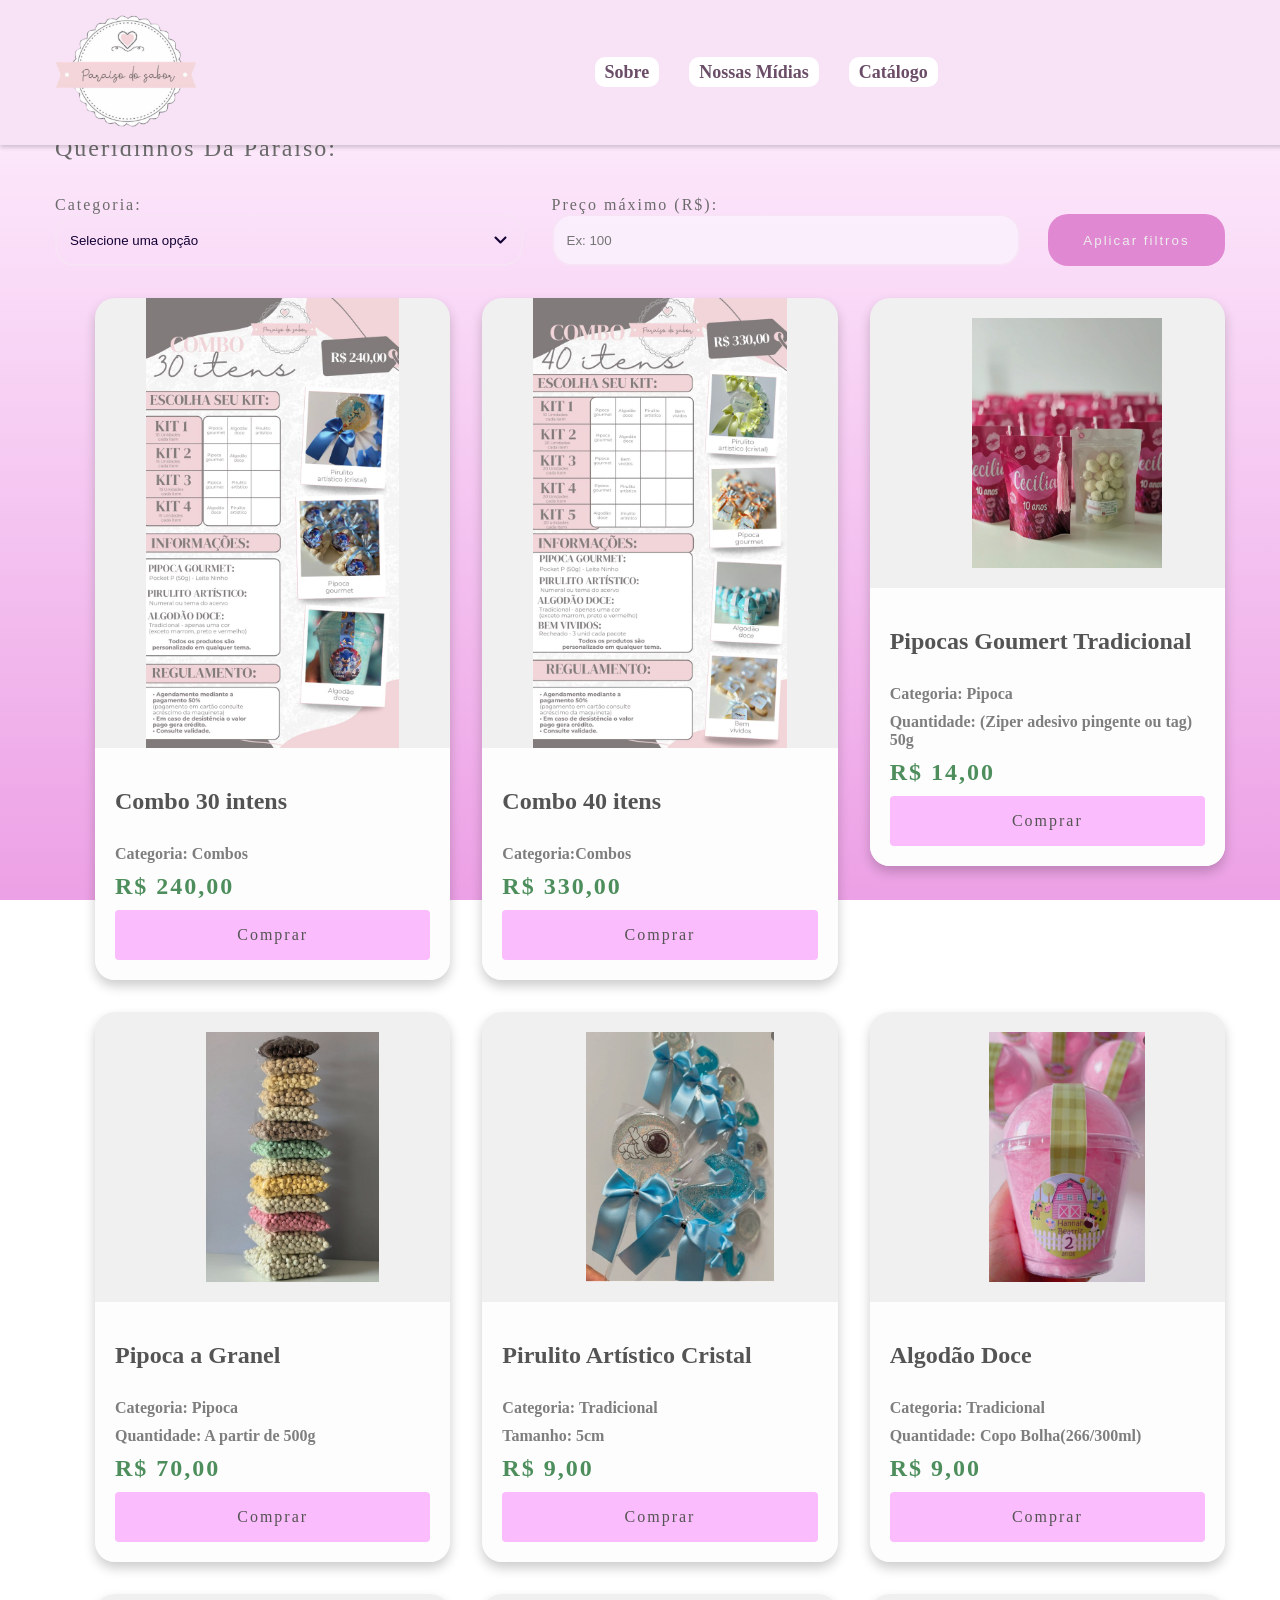
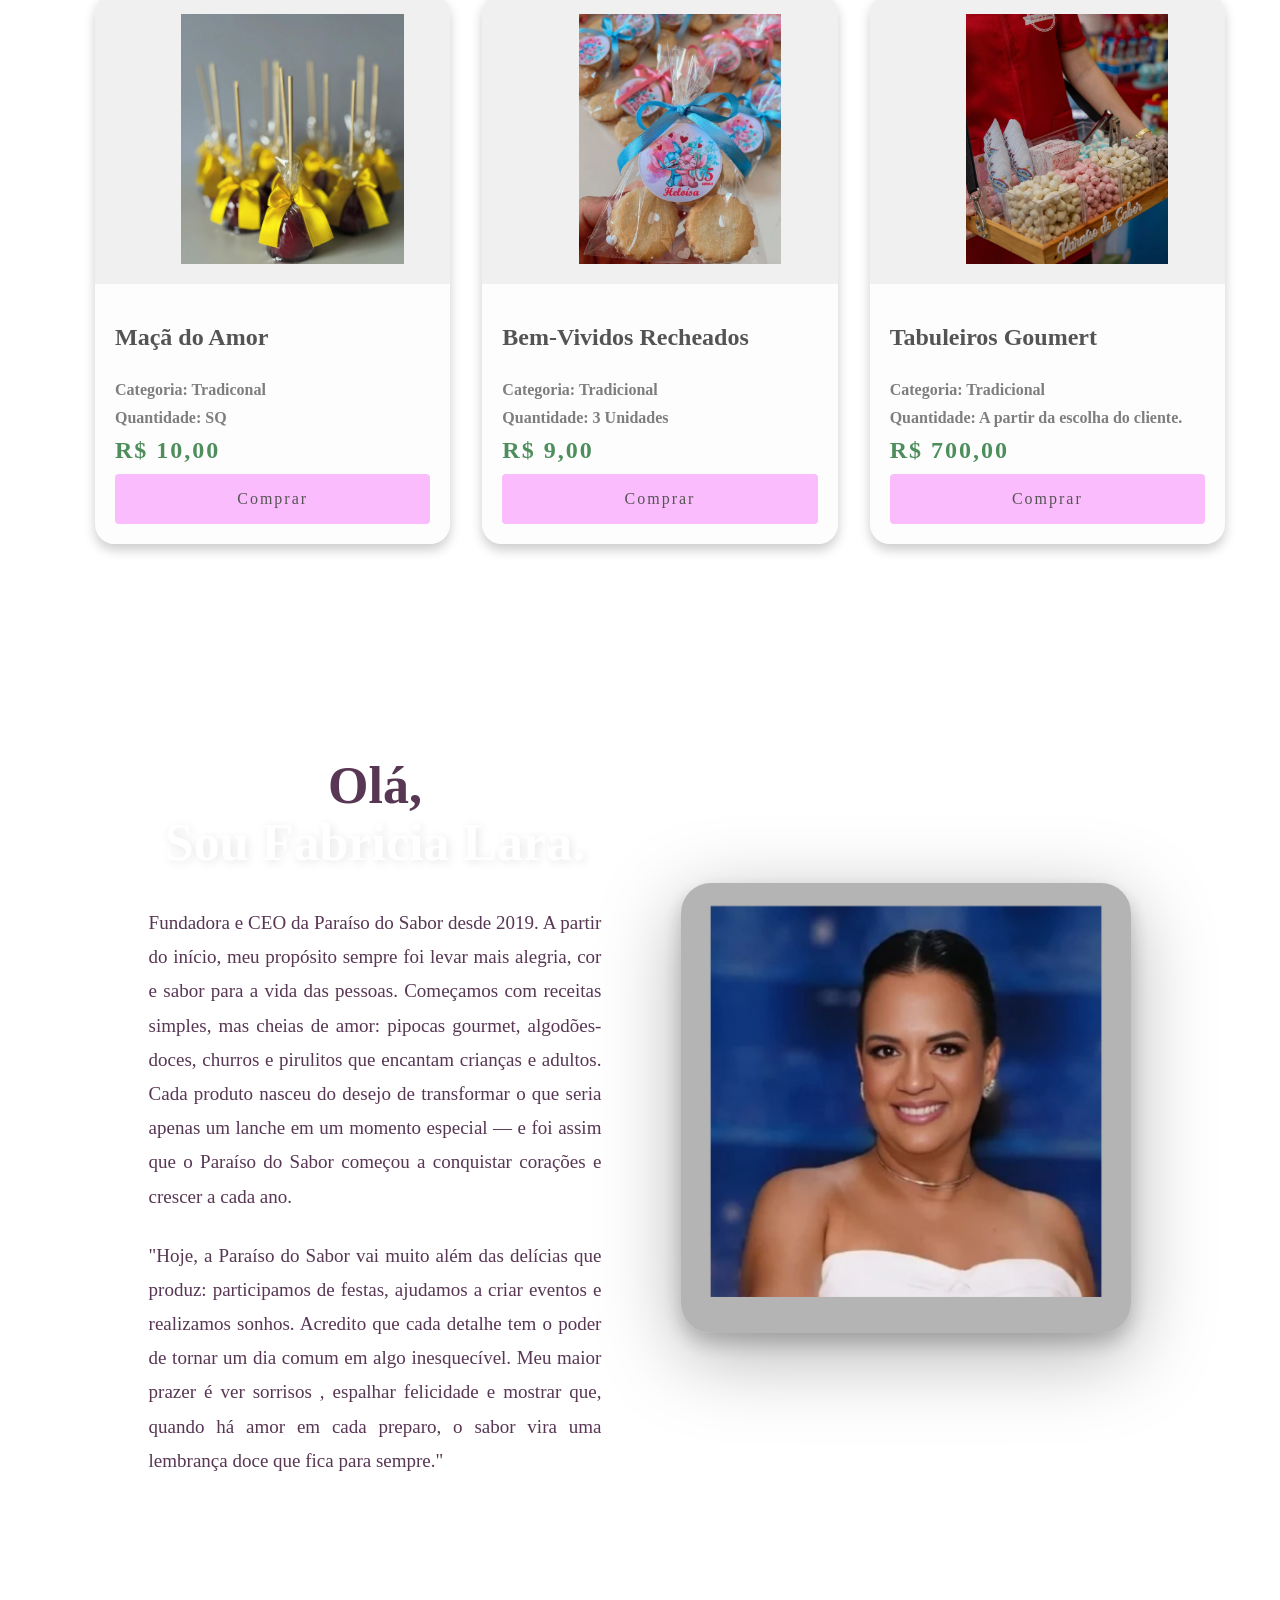
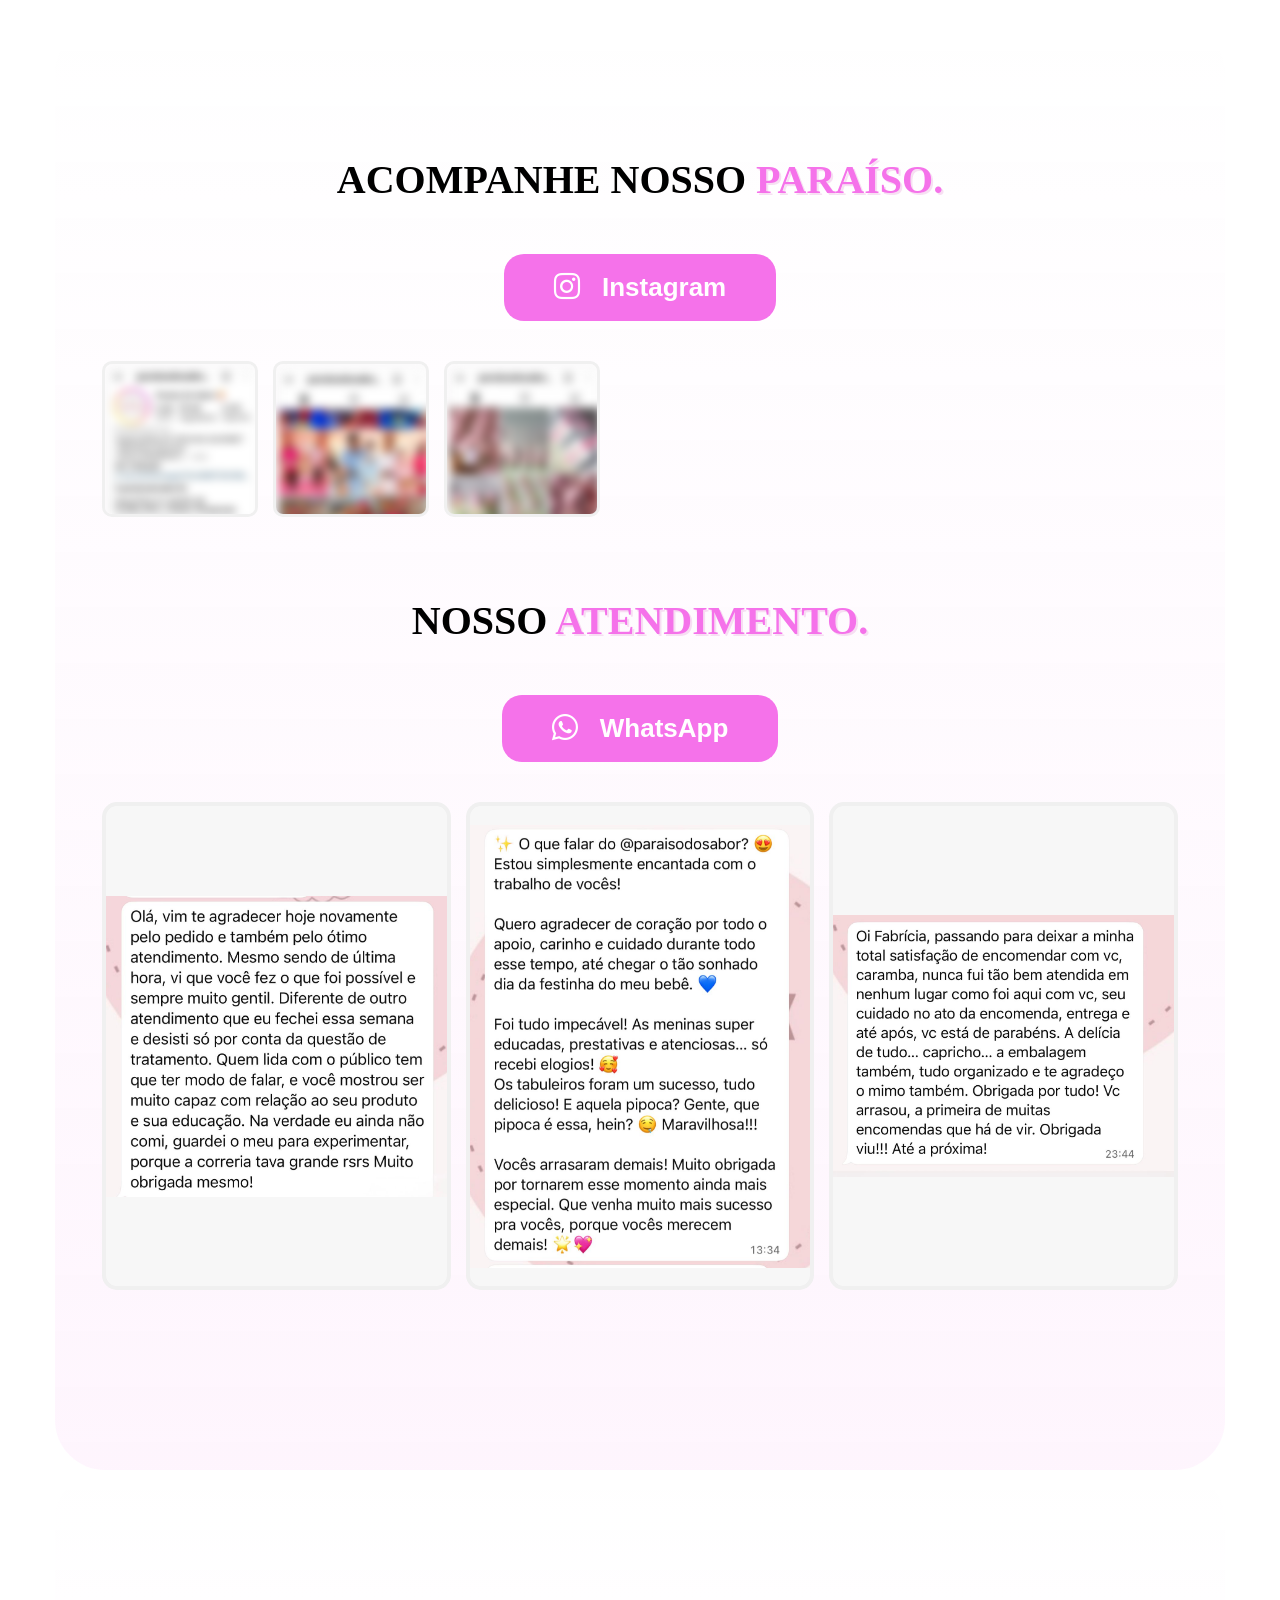
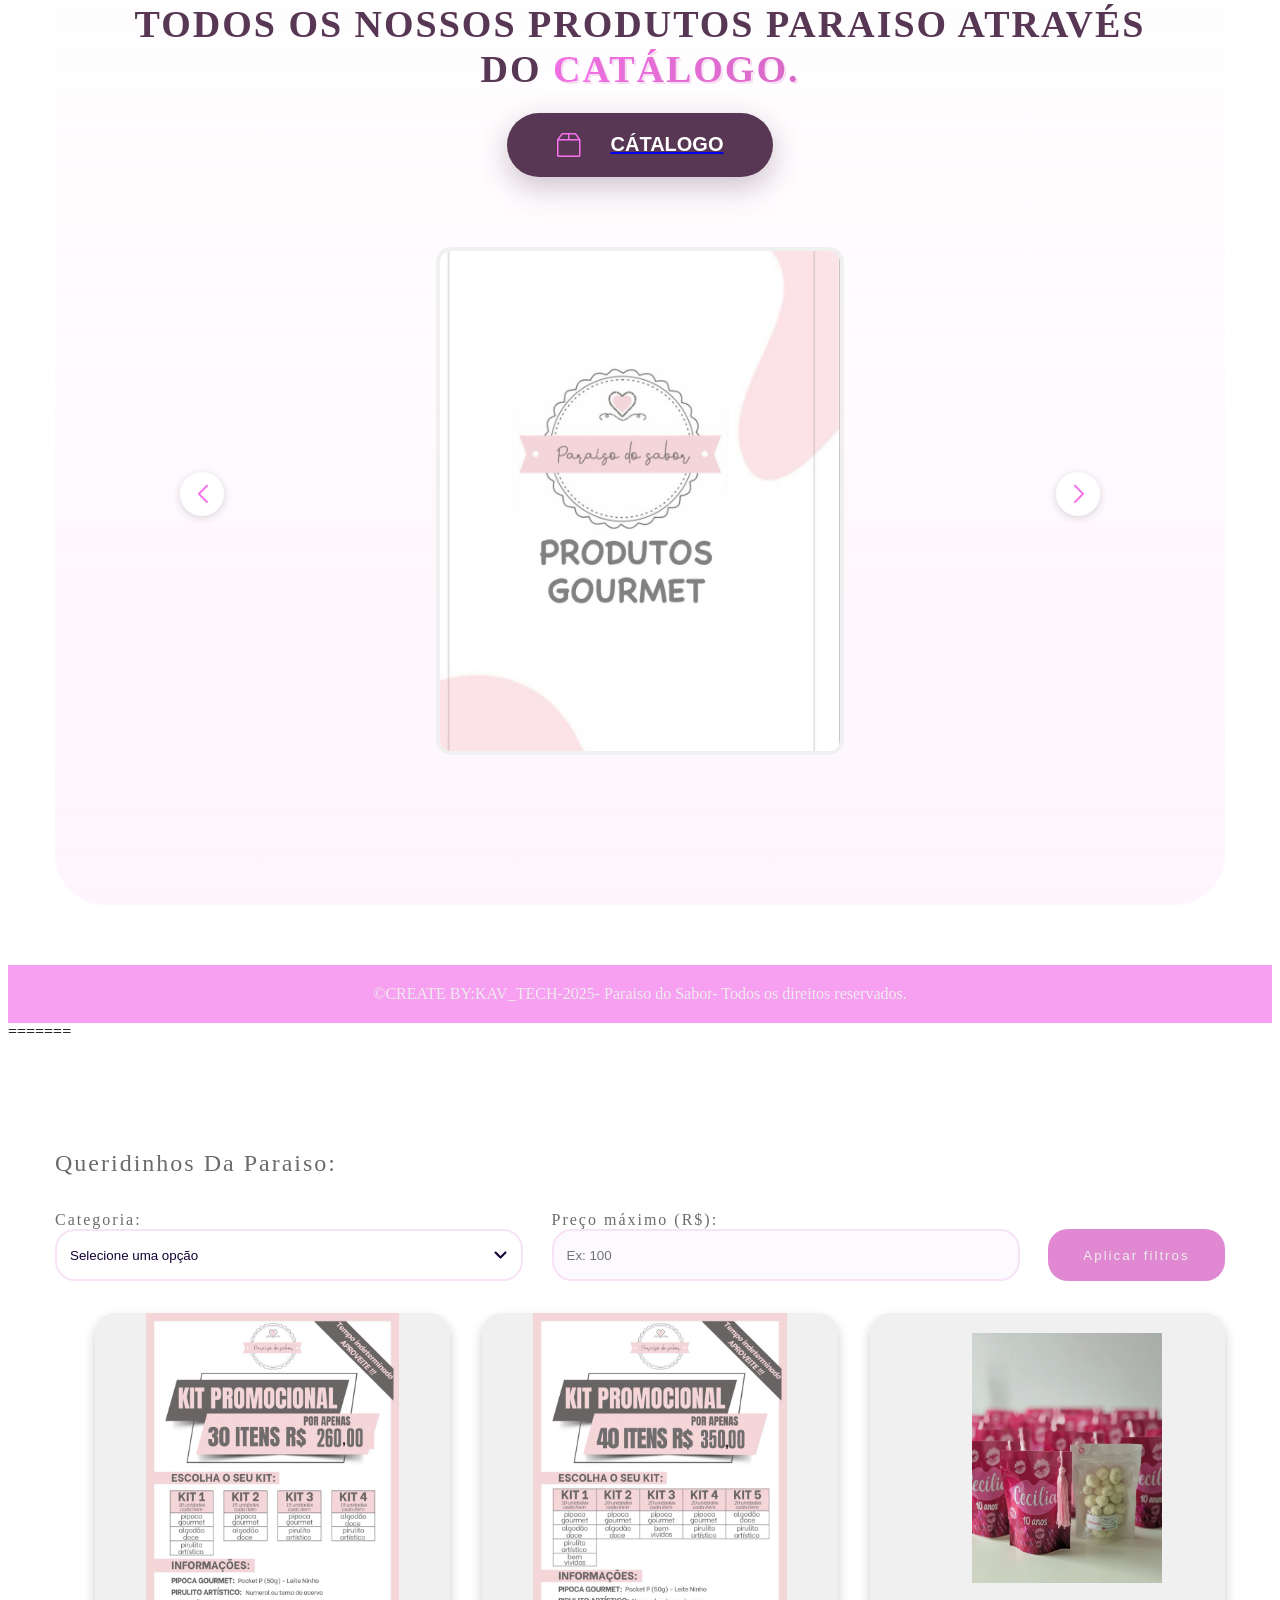
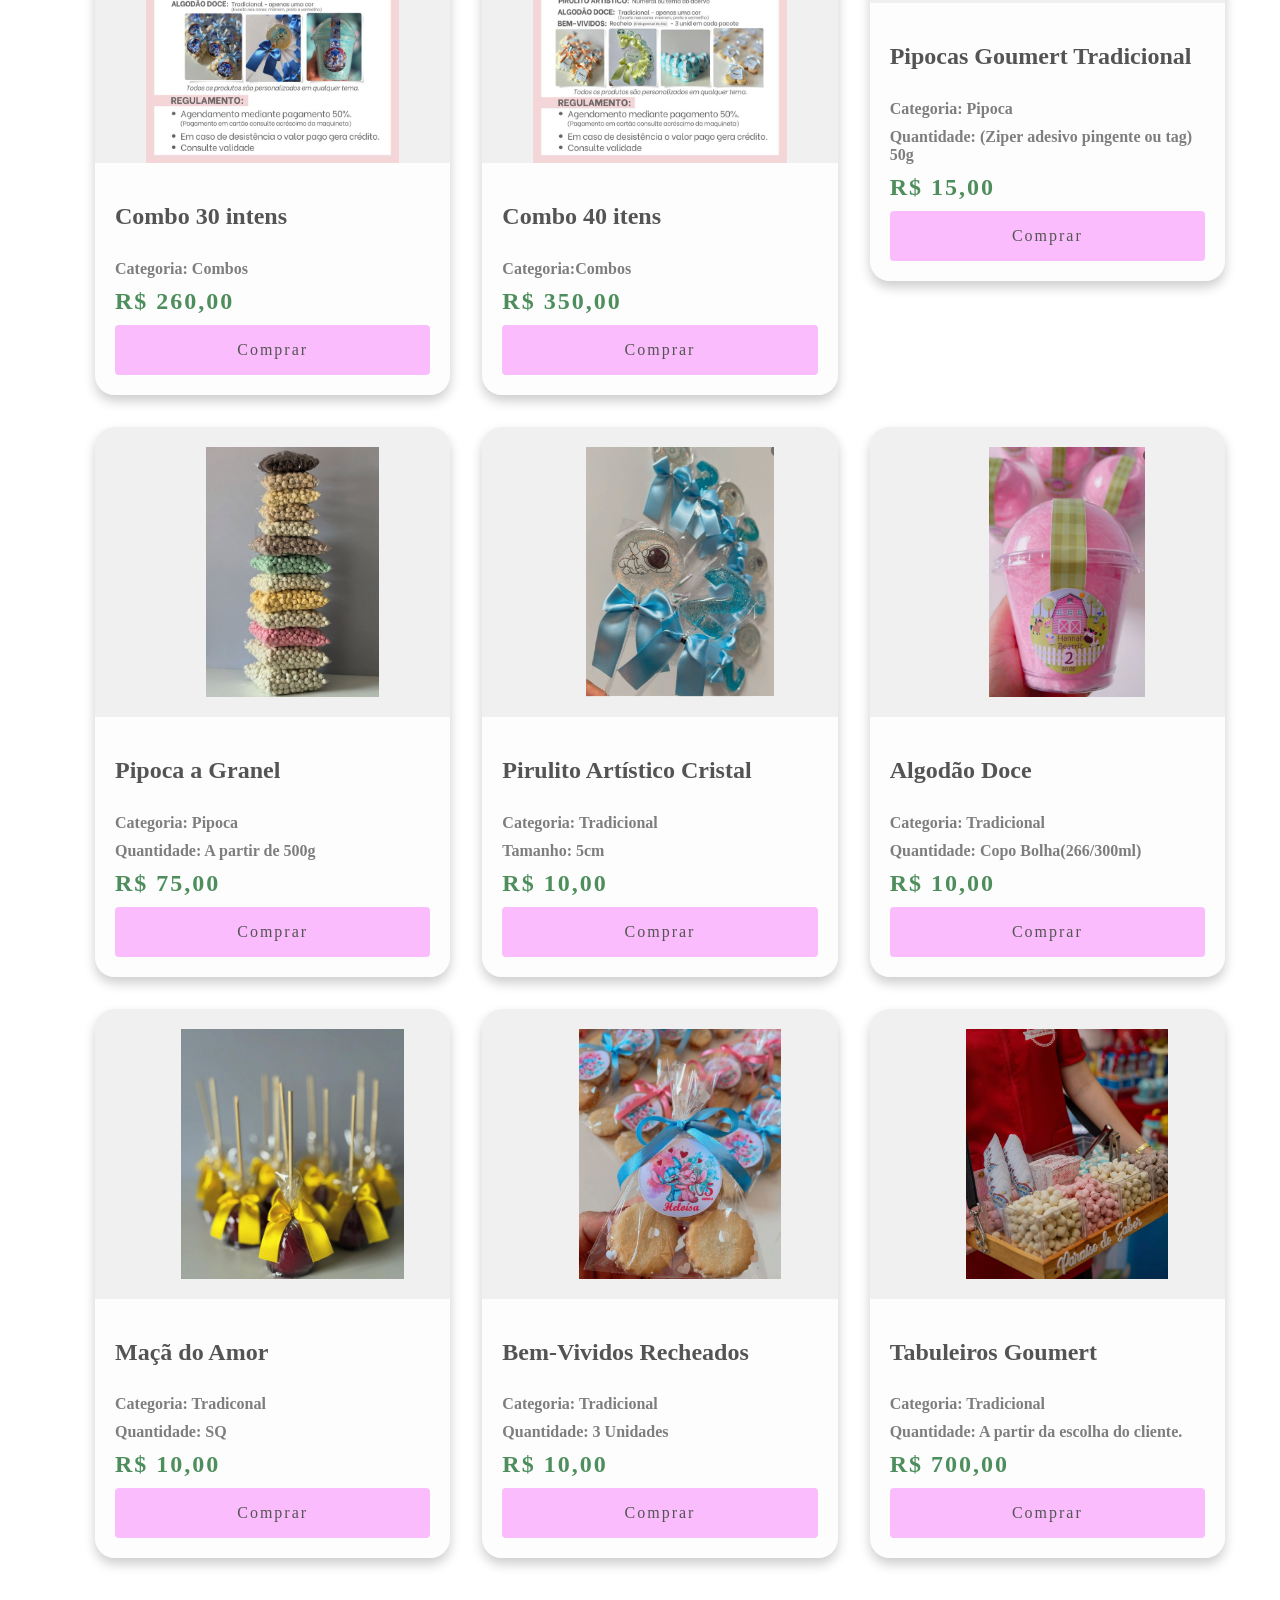
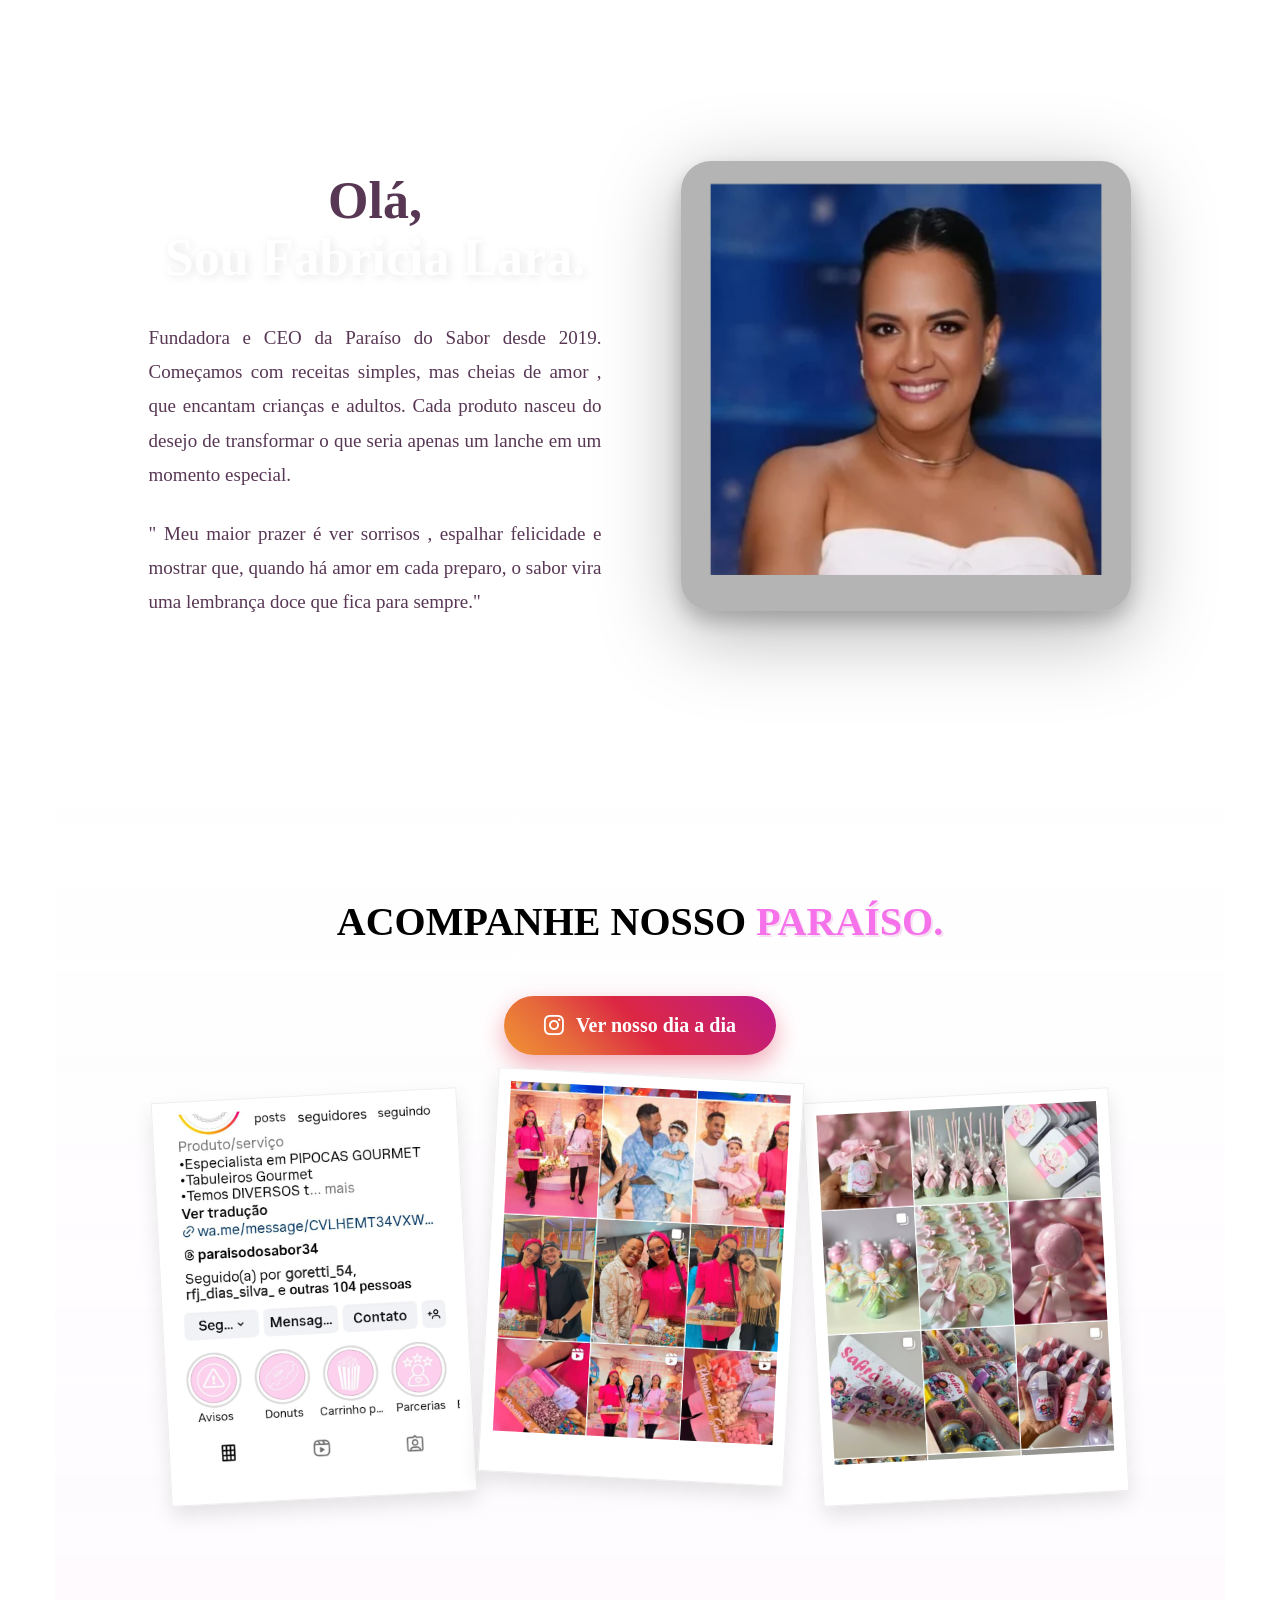
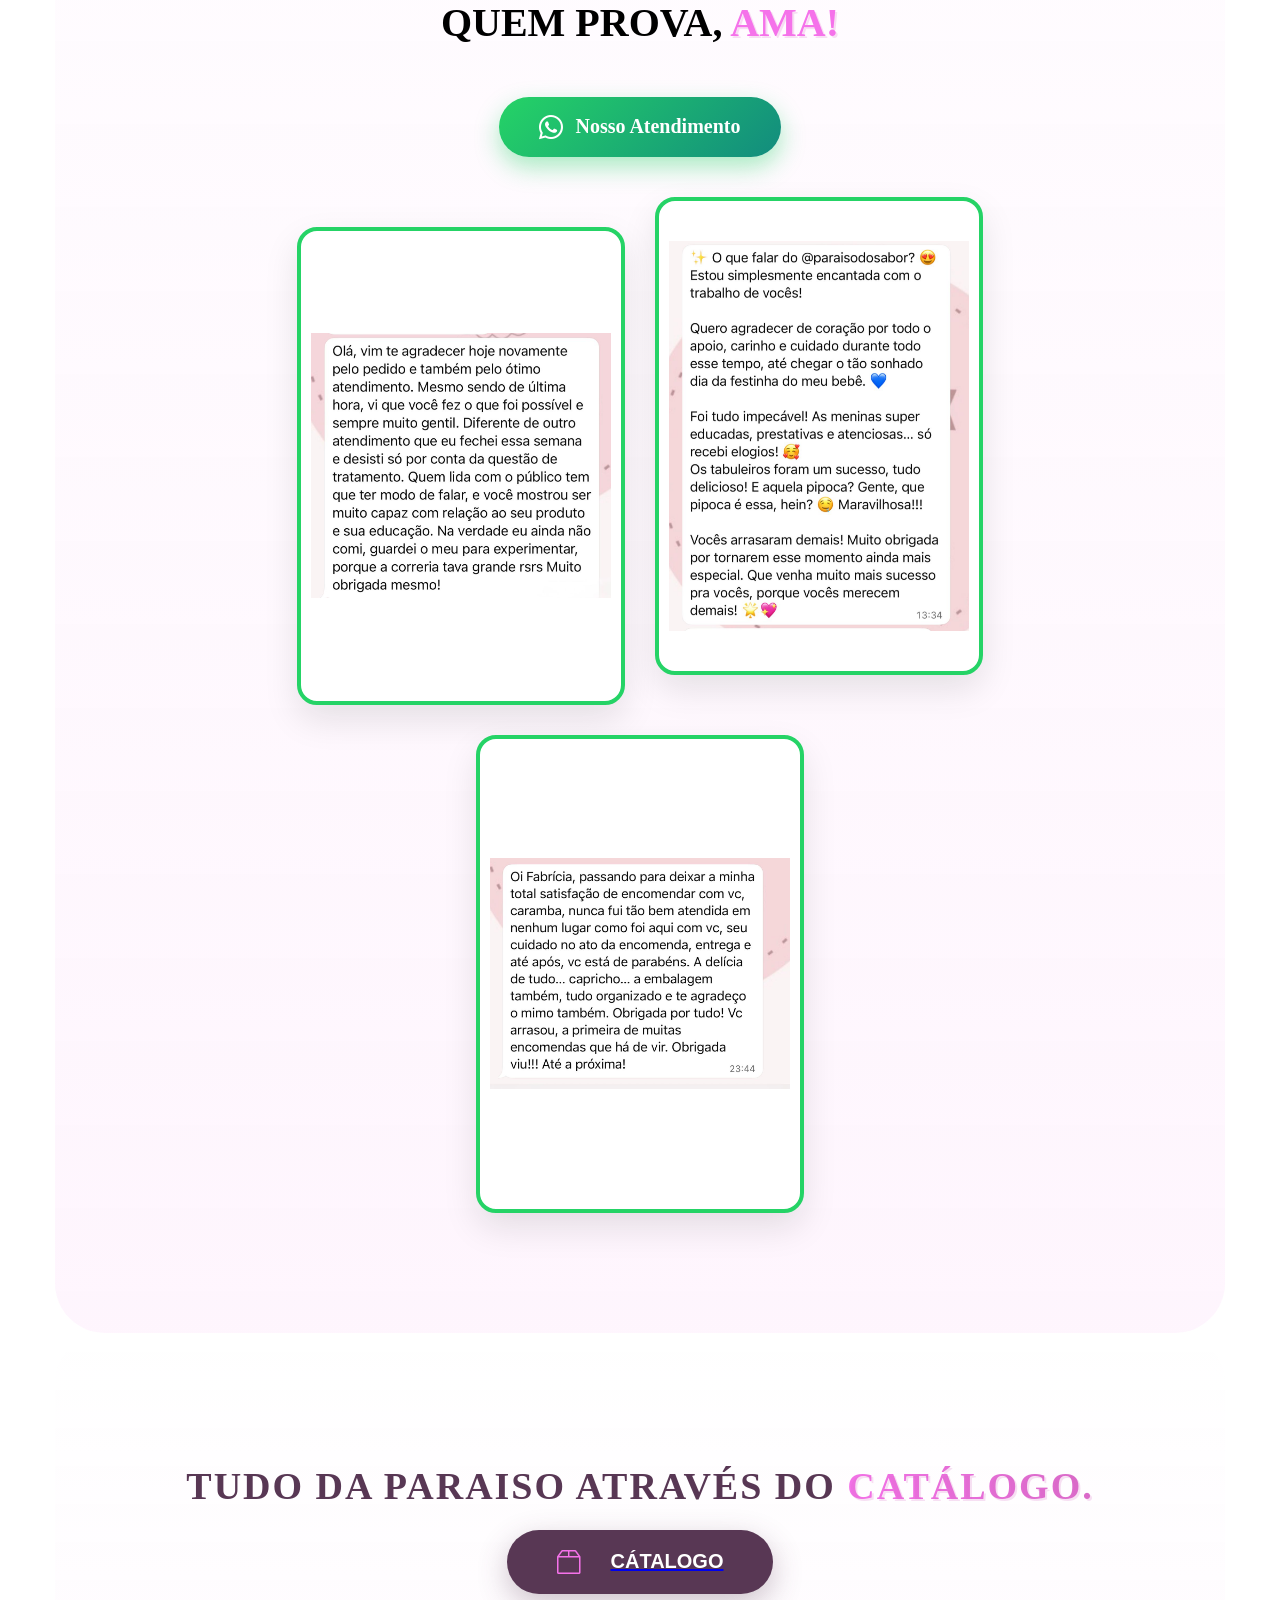
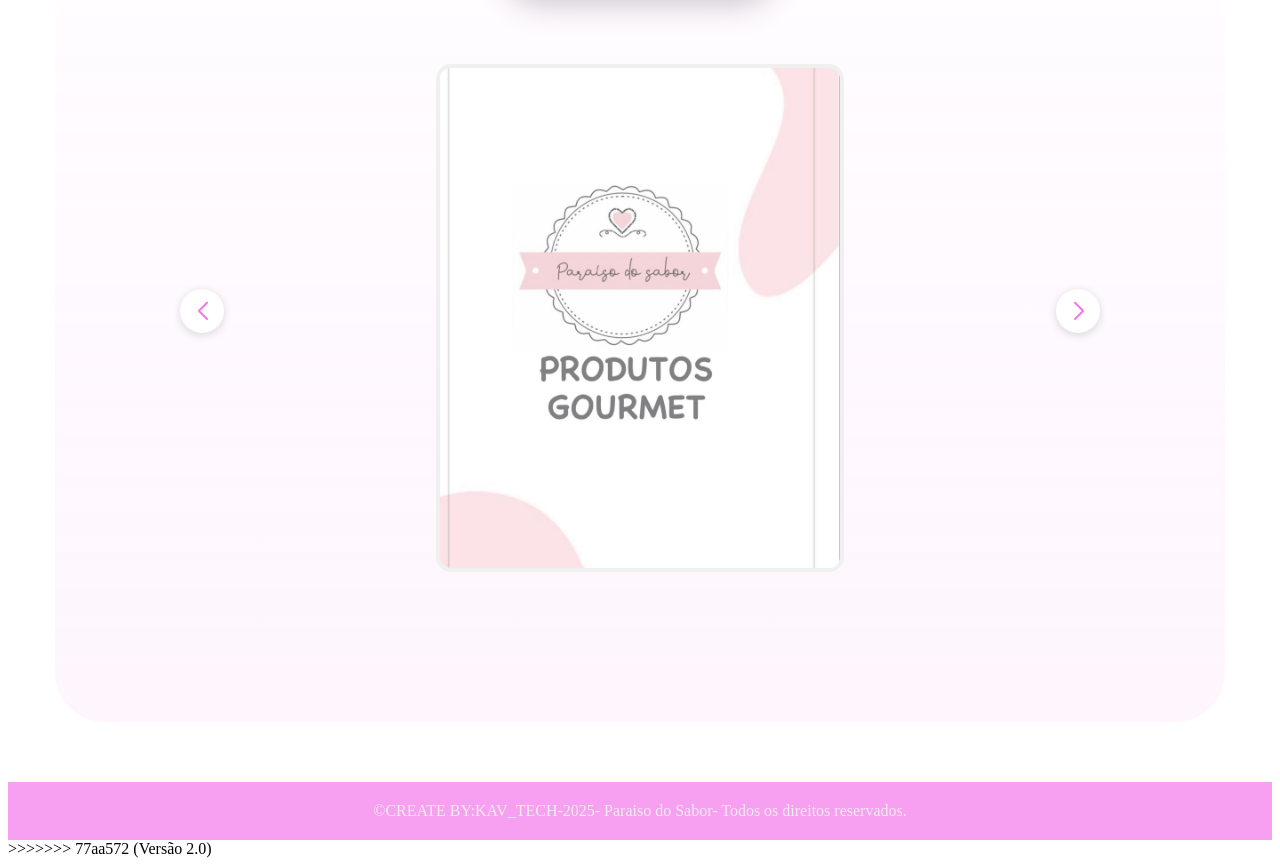
==== commit 52a07345: "Versão 2.0" ====
--- a/index.html
+++ b/index.html
@@ -1,3 +1,4 @@
+<<<<<<< HEAD
 <!DOCTYPE html>
 <html lang="pt-BR">
 
@@ -331,4 +332,334 @@
   <script src="src/js/index.js"></script>
 </body>
 
+=======
+<!DOCTYPE html>
+<html lang="pt-BR">
+
+<head>
+  <meta charset="UTF-8" />
+  <meta name="viewport" content="width=device-width, initial-scale=1.0" />
+  <title>Paraiso do Sabor</title>
+
+  <!-- Area de links -->
+  <!-- link fonte  -->
+  <link rel="preconnect" href="https://fonts.googleapis.com" />
+  <link rel="preconnect" href="https://fonts.gstatic.com" crossorigin />
+  <link href="https://fonts.googleapis.com/css2?family=Roboto:ital,wght@0,100..900;1,100..900&display=swap"
+    rel="stylesheet" />
+
+  <!-- bootstrap incons -->
+  <link rel="stylesheet" href="https://cdn.jsdelivr.net/npm/bootstrap-icons@1.13.1/font/bootstrap-icons.min.css">
+  <!-- FIM bootstrap incons -->
+
+  <!-- link carrossel zap -->
+  <link rel="stylesheet" href="https://cdn.jsdelivr.net/npm/swiper@11/swiper-bundle.min.css" />
+  <!-- fim link do carrossel -->
+
+  <!-- links linguagens -->
+  <link rel="stylesheet" href="./src/css/reset.css">
+  <link rel="stylesheet" href="./src/css/estilos.css">
+  <link rel="stylesheet" href="./src/css/responsivo.css">
+</head>
+
+
+<body>
+  <!-- CABEÇALHO -->
+  <header class="cabecalho">
+    <div class="interface">
+      <div class="logo">
+        <a href="#">
+          <img src="src/imagens/logo paraíso.png" alt="Logo Paraíso do Sabor" />
+        </a>
+      </div>
+
+      <nav class="menu-desktop">
+        <ul>
+          <li><a href="#sobre">Sobre</a></li>
+          <li><a href="#nossas-midias">Nossas Mídias</a></li>
+          <li><a href="#catalogo">Catálogo</a></li>
+        </ul>
+      </nav>
+
+      <div class="btn-abrir-menu" id="btn-menu">
+        <i class="bi bi-list"></i>
+      </div>
+
+      <div class="menu-mobile" id="menu-mobile">
+        <div class="btn-fechar">
+          <i class="bi bi-x-lg"></i>
+        </div>
+        <nav>
+          <ul>
+            <li><a href="#sobre">Sobre</a></li>
+            <li><a href="#nossas-midias">Nossas Mídias</a></li>
+            <li><a href="#catalogo">Catálogo</a></li>
+          </ul>
+        </nav>
+      </div>
+      <div class="overlay-menu" id="overlay-menu"></div>
+    </div>
+  </header>
+  <!-- MEIO -->
+
+  <!-- Top Line -->
+  <main class="container">
+    <h1 class="produtos">Queridinhos Da Paraiso:</h1>
+
+    <div class="cachoeira-container">
+      <img src="src/imagens/PIPOCA CACHOEIRA 1 .png" class="pipoca p1" alt="pipoca">
+      <img src="src/imagens/PIPOCA CACHOEIRA 1 .png" class="pipoca p2" alt="pipoca">
+      <img src="src/imagens/PIPOCA CACHOEIRA 1 .png" class="pipoca p3" alt="pipoca">
+      <img src="src/imagens/PIPOCA CACHOEIRA 1 .png" class="pipoca p4" alt="pipoca">
+      <img src="src/imagens/PIPOCA CACHOEIRA 1 .png" class="pipoca p5" alt="pipoca">
+    </div>
+
+    <!-- Filtro -->
+    <div class="filtros">
+      <div class="categorias-cartas">
+        <label for="categoria">Categoria:</label>
+        <select id="categoria" class="categoria">
+          <option value="">Selecione uma opção</option>
+          <option value="Tradicional">Tradicional</option>
+          <option value="Pipoca">Pipoca</option>
+          <option value="Combos">Combos</option>
+        </select>
+      </div>
+
+      <!-- Produtos -->
+      <div class="preco-cartas">
+        <label for="preco">Preço máximo (R$):</label>
+        <input type="text" id="preco" class="preco" placeholder="Ex: 100" />
+      </div>
+      <button class="btn-filtrar">Aplicar filtros</button>
+    </div>
+
+    <ul class="cartas"> <!-- Começo da lista de produtos -->
+
+
+      <!-- Produto 1 -->
+      <li class="carta carta-combo" data-categoria="Combos" data-preco="240.00">
+        <img src="src/imagens/combo 30 nv .jpeg" alt="" />
+
+        <div class="informacoes">
+          <h2 class="nome-personagem">Combo 30 intens</h2>
+          <span class="categoria">Categoria: Combos</span>
+          <span class="preco">R$ 260,00</span>
+          <a href="https://wa.me/5581997443934?text=Olá vim pelo site , quero comprar o Combo de 30 itens!"
+            class="btn-comprar" target="_blank">Comprar</a>
+        </div> <!--  fim div Produto 1 -->
+      </li> <!--Fim da li 1-->
+
+      <!-- Produto 2 -->
+      <li class="carta carta-combo" data-categoria="Combos" data-preco="330.00">
+        <img src="src/imagens/combo 40 nv .jpeg" alt="Carta Lymara" />
+        <div class="informacoes">
+          <h2 class="nome-personagem">Combo 40 itens</h2>
+          <span class="categoria">Categoria:Combos</span>
+          <span class="preco">R$ 350,00</span>
+          <a href="https://wa.me/5581997443934?text=Olá vim pelo site , quero comprar o Combo de 40 itens!"
+            class="btn-comprar" target="_blank">Comprar</a>
+        </div> <!--  fim div Produto 2 -->
+      </li> <!--Fim da li 2-->
+
+      <!-- Produto 3 -->
+      <li class="carta" data-categoria="Pipoca" data-preco="14.00">
+        <img src="src/imagens/pipoca trad.png" alt="Carta Kaelthar" />
+        <div class="informacoes">
+          <h2 class="nome-personagem">Pipocas Goumert Tradicional</h2>
+          <span class="categoria">Categoria: Pipoca</span>
+          <span class="categoria">Quantidade: (Ziper adesivo pingente ou tag) 50g</span>
+          <span class="preco">R$ 15,00</span>
+          <a href="https://wa.me/5581997443934?text=Olá vim pelo site , quero comprar pipocas gourmet!"
+            class="btn-comprar" target="_blank">Comprar</a>
+        </div> <!--  fim div Produto 3 -->
+      </li> <!--Fim da li 3-->
+
+      <!-- Produto 4 -->
+      <li class="carta" data-categoria="Pipoca" data-preco="10.00">
+        <img src="src/imagens/Pipoca Granel.png" alt="Carta Maldrik" />
+        <div class="informacoes">
+          <h2 class="nome-personagem">Pipoca a Granel</h2>
+          <span class="categoria">Categoria: Pipoca</span>
+          <span class="categoria">Quantidade: A partir de 500g</span>
+          <span class="preco">R$ 75,00</span>
+          <a href="https://wa.me/5581997443934?text=Olá vim pelo site, quero comprar pipoca a granel!"
+            class="btn-comprar" target="_blank">Comprar</a>
+        </div> <!--  fim div Produto 4 -->
+      </li> <!--Fim da li 4-->
+
+      <!-- Produto 5 -->
+      <li class="carta" data-categoria="Tradicional" data-preco="9.00">
+        <img src="src/imagens/pirulito.png" alt="Carta Drahven" />
+        <div class="informacoes">
+          <h2 class="nome-personagem">Pirulito Artístico Cristal</h2>
+          <span class="categoria">Categoria: Tradicional </span>
+          <span class="categoria">Tamanho: 5cm</span>
+
+          <span class="preco">R$ 10,00</span>
+          <a href="https://wa.me/5581997443934?text=Olá vim pelo site, quero comprar o pirulito!" class="btn-comprar"
+            target="_blank">Comprar</a>
+        </div> <!--  fim div Produto 5 -->
+      </li> <!--  fim da li 5 -->
+
+      <!-- Produto 6 -->
+      <li class="carta" data-categoria="Tradicional" data-preco="9.00">
+        <img src="src/imagens/algodao.png" alt="Carta Nyxsombra" />
+        <div class="informacoes">
+          <h2 class="nome-personagem">Algodão Doce</h2>
+          <span class="categoria">Categoria: Tradicional</span>
+          <span class="categoria">Quantidade: Copo Bolha(266/300ml)</span>
+          <span class="preco">R$ 10,00</span>
+          <a href="https://wa.me/5581997443934?text=Olá vim pelo site, quero comprar o algodão!" class="btn-comprar"
+            target="_blank">Comprar</a>
+        </div><!--  fim div Produto 6 -->
+      </li> <!--  fim da li 6 -->
+
+      <!-- Produto 7 -->
+
+      <li class="carta" data-categoria="Tradicional" data-preco="10.00">
+        <img src="src/imagens/Maçã do amor.jpg" alt="Carta Nyxsombra" />
+        <div class="informacoes">
+          <h2 class="nome-personagem">Maçã do Amor</h2>
+          <span class="categoria">Categoria: Tradiconal</span>
+          <span class="categoria">Quantidade: SQ</span>
+          <span class="preco">R$ 10,00</span>
+          <a href="http://wa.me/5581997443934?text=Olá vim pelo site, quero comprar Maçã do amor!" class="btn-comprar"
+            target="_blank">Comprar</a>
+        </div><!--  fim div Produto 7 -->
+      </li> <!--  fim da li 7 -->
+
+      <!-- Produto 8 -->
+
+      <li class="carta" data-categoria="Tradicional" data-preco=" 9.00">
+        <img src="src/imagens/Bem vividos .jpg" alt="Carta Nyxsombra" />
+        <div class="informacoes">
+          <h2 class="nome-personagem">Bem-Vividos Recheados</h2>
+          <span class="categoria">Categoria: Tradicional</span>
+          <span class="categoria">Quantidade: 3 Unidades</span>
+          <span class="preco">R$ 10,00</span>
+          <a href="http://wa.me/5581997443934?text=Olá vim pelo site, quero comprar os Bem-Vividos!" class="btn-comprar"
+            target="_blank">Comprar</a>
+        </div><!--  fim div Produto 8 -->
+      </li> <!--  fim da li 8 -->
+
+      <!-- Produto 9 -->
+
+      <li class="carta" data-categoria="Tradicional" data-preco="700.00">
+        <img src="src/imagens/Tabuleiro de Pipocas.jpg" alt="Carta Nyxsombra" />
+        <div class="informacoes">
+          <h2 class="nome-personagem">Tabuleiros Goumert</h2>
+          <span class="categoria">Categoria: Tradicional</span>
+          <span class="categoria">Quantidade: A partir da escolha do cliente.</span>
+          <span class="preco">R$ 700,00</span>
+          <a href="http://wa.me/5581997443934?text=Olá vim pelo site, quero comprar o Tabuleiro!" class="btn-comprar"
+            target="_blank">Comprar</a>
+        </div><!--  fim div Produto 9-->
+      </li> <!--  fim da li 9 -->
+
+    </ul><!-- FIM da lista de produtos -->
+
+
+    <!-- Sobre  -->
+    <section id="sobre" class="sobre">
+      <div class="interface">
+        <div class="flex">
+
+          <div class="img-sobre">
+            <img src="src/imagens/Fabrícia sobre .png" alt="">
+
+          </div><!--img-sobre-->
+
+          <div class="txt-sobre">
+            <h2>Olá, <span> Sou Fabricia Lara.</span></h2>
+            <p>Fundadora e CEO da Paraíso do Sabor desde 2019. 
+              Começamos com receitas simples, mas cheias de amor , 
+              que encantam crianças e adultos. Cada produto nasceu do desejo de transformar o que seria apenas um lanche
+              em um
+              momento especial.
+            </p>
+            <p>"
+              Meu maior prazer é ver sorrisos , espalhar felicidade e mostrar que, quando há amor em cada preparo, o
+              sabor vira uma lembrança doce que fica para sempre."
+            </p>
+
+
+          </div><!--txt-sobre-->
+        </div><!--flex-->
+      </div><!--interface-->
+    </section><!--sobre -->
+
+    <!-- Redes SOCIAIS -->
+    <section id="nossas-midias" class="redes-sociais">
+      <div class="interface">
+        <h2 class="titulo">ACOMPANHE NOSSO <span>PARAÍSO.</span></h2>
+        
+
+        <div class="container-btn-insta">
+          <a href="https://www.instagram.com/paraisodosabor34/" target="_blank" class="btn-insta-premium">
+            <i class="bi bi-instagram"></i> Ver nosso dia a dia
+          </a>
+        </div>
+
+        <div class="grid-insta">
+          <div class="foto-insta"><img src="src/imagens/foto do insta 1.jpg"></div>
+          <div class="foto-insta destaque"><img src="src/imagens/foto 2 Instagram .jpg"></div>
+          <div class="foto-insta"><img src="src/imagens/foto insta 3.jpg"></div>
+        </div>
+
+        <h2 class="titulo">QUEM PROVA, <span>AMA!</span></h2>
+        <div class="container-btn-zap">
+          <a href="http://wa.me/5581997443934" target="_blank" class="btn-zap-premium">
+            <i class="bi bi-whatsapp"></i> Nosso Atendimento
+          </a>
+        </div>
+
+        
+
+        <div class="feedbacks-container">
+          <div class="feedback-card"><img src="src/imagens/feedback 1.jpg"></div>
+          <div class="feedback-card"><img src="src/imagens/feedback 2.jpg"></div>
+          <div class="feedback-card"><img src="src/imagens/feedback 3.jpg"></div>
+        </div>
+      </div>
+    </section>
+
+    <section id="catalogo" class="redes-sociais secao-catalogo">
+
+      <div class="interface">
+        <h2 class="titulo">TUDO DA PARAISO ATRAVÉS DO <span>CATÁLOGO.</span></h2>
+        <a href="catalogo.html" class="btn-social-link">
+          <button><i class="bi bi-box2"></i> Cátalogo</button>
+        </a>
+
+        <div class="swiper meu-carrossel">
+          <div class="swiper-wrapper">
+            <div class="swiper-slide">
+              <img src="src/imagens/foto carrossel catálogo 1.jpg">
+            </div>
+            <div class="swiper-slide">
+              <img src="src/imagens/foto carrossel catálogo 2.jpg">
+            </div>
+            <div class="swiper-slide">
+              <img src="src/imagens/foto carrossel catálogo 3.jpg">
+            </div>
+            <div class="swiper-slide">
+              <img src="src/imagens/foto carrossel catálogo 4.jpg">
+            </div>
+          </div>
+          <div class="swiper-pagination"></div>
+          <div class="swiper-button-prev"></div>
+          <div class="swiper-button-next"></div>
+        </div>
+    </section>
+
+  </main>
+  <footer class="rodape"> &copy;CREATE BY:KAV_TECH-2025- Paraiso do Sabor- Todos os direitos reservados.</footer>
+
+  <script src="https://cdn.jsdelivr.net/npm/swiper@11/swiper-bundle.min.js"></script>
+
+  <script src="src/js/index.js"></script>
+</body>
+
+>>>>>>> 77aa572 (Versão 2.0)
 </html>
--- a/src/css/estilos.css
+++ b/src/css/estilos.css
@@ -1,3 +1,4 @@
+<<<<<<< HEAD
 body {
 	font-family: "Roboto", sans-serif;
 }
@@ -723,3 +724,959 @@
 .mostrar {
 	display: block;
 }
+=======
+body {
+	font-family: "Roboto", sans-serif;
+}
+
+/* CABEÇALHO */
+
+.cabecalho {
+    background-color: #f8e3f6;
+    padding: 15px 4%;
+    box-shadow: 0 2px 5px rgba(0,0,0,0.1);
+    margin-bottom: 60px;
+
+     position: fixed; /* É o que fixa o elemento na tela */
+    top: 0;          /* Cola ele no topo */
+    left: 0;         /* Alinha à esquerda */
+    width: 100%;     /* Faz ocupar a largura inteira da tela */
+    z-index: 1000;   /* Garante que ele fique sobreposto a outros elementos */
+}
+
+.cabecalho .interface {
+    display: flex;
+    align-items: center; /* Mantém o alinhamento vertical dos itens */
+}
+
+.cabecalho .logo img {
+    width: 150px;
+    height: auto;
+}
+
+/* Faz o container do menu crescer para ocupar o espaço vazio */
+.menu-desktop {
+    flex-grow: 1; 
+}
+
+.menu-desktop ul {
+    list-style-type: none;
+    display: flex;
+    gap: 30px; /* Aumentei um pouco o espaço para distribuir melhor */
+    margin: 0;
+    padding: 0;
+    
+    /* Centraliza os links DENTRO do espaço do menu */
+    justify-content: center;
+}
+
+.menu-desktop ul li a {
+    color: #6b4d68;
+    text-decoration: none;
+    font-weight: 600;
+    font-size: 18px;
+    padding: 5px 10px;
+    border-radius: 10px;
+    transition: background-color 0.3s;
+    background-color:#ffffff;
+}
+
+.menu-desktop ul li a:hover {
+    background-color: #ffffff;
+    color: #d769c5;
+}
+
+
+
+/* Container que segura a cachoeira */
+.cachoeira-container {
+    position: fixed;
+    top: 0;
+    left: 0;
+    width: 100%;
+    height: 100%;
+    z-index: -1; /* Fica atrás de tudo */
+    pointer-events: none; /* Não atrapalha os cliques no site */
+    overflow: hidden;
+    background: linear-gradient(to bottom, #fff5ff, #eca0e5); /* Um degradê suave */
+}
+
+.pipoca {
+    position: absolute;
+    top: -100px;
+    width: 50px; /* Tamanho da pipoca */
+    opacity: 0.8;
+    animation: cair linear infinite;
+}
+
+/* A animação da queda */
+@keyframes cair {
+    0% {
+        transform: translateY(0) rotate(0deg);
+    }
+    100% {
+        transform: translateY(110vh) rotate(360deg);
+    }
+}
+
+/* Variações de posição e velocidade para parecer uma cachoeira natural */
+.p1 { left: 10%; animation-duration: 5s; }
+.p2 { left: 30%; animation-duration: 7s; animation-delay: 2s; }
+.p3 { left: 55%; animation-duration: 4s; animation-delay: 1s; }
+.p4 { left: 75%; animation-duration: 6s; animation-delay: 3s; }
+.p5 { left: 90%; animation-duration: 8s; }
+
+
+/* ========================= */
+/* ESTILO DO MENU MOBILE     */
+/* ========================= */
+
+.btn-abrir-menu {
+    display: none; /* Começa escondido no desktop */
+    color: #6b4d68;
+    font-size: 40px;
+}
+
+.menu-mobile {
+    background-color: #f8e3f6;
+    height: 100vh;
+    position: fixed;
+    top: 0;
+    right: 0;
+    z-index: 99999;
+    width: 0%;
+    overflow: hidden;
+    transition: .5s;
+}
+
+.menu-mobile.abrir-menu {
+    width: 70%;
+}
+
+.menu-mobile.abrir-menu ~ .overlay-menu {
+    display: block;
+}
+
+.menu-mobile .btn-fechar {
+    padding: 20px 5%;
+}
+
+.menu-mobile .btn-fechar i {
+    color: #6b4d68;
+    font-size: 30px;
+}
+
+.menu-mobile nav ul {
+    text-align: right;
+}
+
+.menu-mobile nav ul li a {
+    color: #6b4d68;
+    font-size: 20px;
+    font-weight: 300;
+    padding: 20px 8%;
+    display: block;
+}
+
+.menu-mobile nav ul li a:hover {
+    background-color: #6b4d68;
+    color: #f79ff0;
+}
+
+.overlay-menu {
+    background-color: #000000a7;
+    width: 100%;
+    height: 100%;
+    position: fixed;
+    top: 0;
+    left: 0;
+    z-index: 88888;
+    display: none;
+}
+
+
+/* MEIO */
+.container {
+	max-width: 1170px;
+	margin: 0 auto;
+    padding-top: 90px; /* Empurra o conteúdo para baixo do cabeçalho fixo */
+}
+
+.container .carta.carta-combo {
+    /* Define uma altura mínima para o card do combo, dando mais espaço vertical. */
+    min-height: 500px; /* Você pode mexer aqui para aumentar ou diminuir a altura total do card, se quiser. */
+}
+
+.container .carta.carta-combo img {
+    /*
+      Volta para 'contain': garante que a imagem inteira seja visível e proporcional.
+      Para a imagem ficar maior dentro do espaço, vamos aumentar a altura do seu container.
+    */
+    object-fit: contain;
+    
+    height: 450px; 
+    
+    width: 100%; /* Garante que ela ocupe a largura total disponível */
+    padding: 0; /* Remove qualquer padding que possa estar empurrando a imagem para dentro */
+
+    /* Remove o arredondamento de borda da imagem, pois o card já tem. */
+    border-radius: 0; 
+
+    /* Centraliza a imagem horizontalmente dentro do espaço. */
+    margin: 0 auto; 
+    display: block; /* Garante que 'margin: auto' funcione para centralizar */
+}
+
+
+.container .carta.carta-combo .informacoes {
+    padding: 20px; /* Garante que o padding padrão seja aplicado */
+}
+
+
+
+/* PARTE DO PRODUTO TOP LINE */
+.container .produtos {
+	color: #6b6b6b;
+	font-size: 24px;
+	font-weight: 500;
+	margin-bottom: 32px;
+	line-height: 32px;
+	letter-spacing: 2px;
+}
+/* PARTE GERAL DO FILTRO */
+.container .filtros {
+	display: flex;
+	justify-content: space-between;
+	flex-wrap: wrap;
+	margin-bottom: 32px;
+}
+
+.container .categorias-cartas,
+.container .preco-cartas {
+	display: flex;
+	flex-direction: column;
+	width: 40%;
+}
+
+/* CATEGORIA + PREÇO */
+.container label {
+	letter-spacing: 2px;
+	font-weight: 500;
+	color: #6b6b6b;
+}
+
+.container .categorias-cartas select,
+.container .preco-cartas input {
+	padding: 16px 13px;
+	border-radius: 2px;
+	border: 2px solid #f8e3f6;
+	background-color: #faf7ff9f;
+	color: #130234;
+	height: 52px;
+	border-radius: 20PX;
+}
+
+.container select:focus,
+.container input:focus,
+.container select:focus-visible,
+.container input:focus-visible {
+	outline: none;
+}
+
+.container select.categoria {
+	appearance: none;
+	background: url(../imagens/seta-para-baixo.png) 97% center no-repeat;
+}
+
+.container .filtros .btn-filtrar {
+	border: none;
+	background-color: #e088d2;
+	color: #ededed;
+	padding: 16px 32px;
+	font-weight: 500;
+	align-self: end;
+	width: 177px;
+	height: 52px;
+	cursor: pointer;
+	letter-spacing: 2px;
+	transition: 0.3s;
+	border-radius: 20px;
+}
+
+.container .filtros .btn-filtrar:hover {
+	background-color: #6b6b6b;
+}
+
+.container .cartas {
+	display: flex;
+	flex-wrap: wrap;
+	gap: 32px;
+	margin-top: 32px;
+    align-items: flex-start;
+}
+
+
+/* FUNDO DAS CARTAS */
+ .container .cartas .carta {
+	width: calc((100% - 64px) / 3); /* A mágica está aqui! */
+    background-color: #f0f0f0;
+    color: #000000;
+    border-radius: 20px;
+    box-shadow: 0 6px 12px rgb(0, 0, 0, 0.2);
+}
+/* ORGANIZAÇAO CARTAS DENTRO DO FUNDO */
+.container .carta img {
+	 width: 100%;
+  height: 250px;       /* 1. Defina uma altura para alinhar os cards. Ajuste este valor! */
+  object-fit: contain; /* 2. 'contain' garante que a IMAGEM INTEIRA apareça, sem cortes. */
+  padding: 20px;
+}
+/* FUNDO DE INFORMAÇOES SOBRE AS CARTAS */
+.container .carta .informacoes {
+	display: flex;
+	flex-direction: column;
+	gap: 10px;
+	background-color: #fdfdfd;
+	padding: 20px;
+	border-bottom-left-radius: 20px;
+	border-bottom-right-radius: 20px;
+}
+
+
+/* TEXTO DENTRO DO FUNDO DE INFORMAÇOES SOBRE AS CARTAS */
+.container .carta .informacoes .nome-personagem {
+	font-size: 24px;
+	font-weight: 700;
+	color: #555454;
+}
+
+/* SUBTEXTO (EX:CATEGORIA=COMUN) DENTRO DO FUNDO DE INFORMAÇOES SOBRE AS CARTAS */
+.container .carta .informacoes .categoria {
+	color: #7e7e7e;
+	font-weight: 700;
+}
+
+/* PARTE DO VALOR MONETARIO */
+.container .carta .informacoes .preco {
+	font-size: 24px;
+	letter-spacing: 2px;
+	font-weight: 700;
+	color: #4d8e5c;
+}
+
+
+/* BOTAO DE COMPRAR */
+.container .carta .informacoes .btn-comprar {
+	color: #555454;
+	background-color: #fabcfc;
+	padding: 16px;
+	border-radius: 4px;
+	letter-spacing: 2px;
+	transition: 0.3s;
+	text-align: center;
+	text-decoration: none;
+}
+
+/* HOVER DO BOTAO DE COMPRAR */
+.container .carta .informacoes .btn-comprar:hover {
+	background-color: #55545475;
+}
+
+/* ========================= */
+/* ESTILO DA SEÇÃO SOBRE (AJUSTADO) */
+/* ========================= */
+
+.sobre {
+    padding: 120px 8%; /* Aumentei o padding superior */
+    margin-top: 50px;  /* Cria o espaço entre os produtos e o sobre */
+    background: transparent; /* Remove a caixa branca */
+    position: relative;
+    z-index: 5;
+}
+
+.sobre .flex {
+    display: flex;
+    align-items: center;
+    gap: 80px;
+    justify-content: center; /* Centraliza o conjunto todo */
+}
+
+/* --- Imagem com Detalhe Branco (Para destacar no fundo rosa) --- */
+.sobre .img-sobre {
+   flex: 0 0 450px; /* O '450px' é o tamanho fixo da largura da foto. Pode aumentar se quiser! */
+    position: relative;
+    z-index: 1;
+}
+
+/* Em vez de borda rosa, vamos usar borda BRANCA para brilhar no fundo roxo */
+/* Ajuste do detalhe branco atrás para acompanhar o tamanho novo */
+.sobre .img-sobre::before {
+    content: '';
+    position: absolute;
+    top: 25px;
+    left: -25px;
+    width: 100%;
+    height: 100%;
+    border: 4px solid #ffffff;
+    border-radius: 35px;
+    z-index: -1;
+}
+
+.sobre .img-sobre img {
+    width: 100%; /* Ela vai ocupar os 450px definidos acima */
+    height: auto;
+    border-radius: 30px;
+    filter: drop-shadow(0 20px 40px rgba(0,0,0,0.3));
+    object-fit: cover; /* Garante que a foto fique perfeita */
+    display: block;
+}
+
+/* --- Texto --- */
+.sobre .txt-sobre h2 {
+    font-size: 52px;
+    color: #583754; /* Roxo escuro para o nome da Fabricia */
+    line-height: 1.1;
+    margin-bottom: 35px;
+}
+
+.sobre .txt-sobre h2 span {
+    color: #ffffff; /* O nome dela agora fica branco para destacar */
+    text-shadow: 2px 2px 10px rgba(0,0,0,0.1);
+    display: block;
+}
+
+.sobre .txt-sobre p {
+    font-size: 19px;
+    color: #583754; /* Cor do texto combinando com a marca */
+    line-height: 1.8;
+    margin-bottom: 25px;
+    text-shadow: none;
+}
+
+/* Estilo da Citação (Transparente e Elegante) */
+.sobre .txt-sobre p.citacao {
+    font-style: italic;
+    border-left: 5px solid #ffffff; /* Linha branca lateral */
+    padding-left: 25px;
+    color: #ffffff; /* Texto da citação em branco */
+    background: rgba(255, 255, 255, 0.1); /* Fundo de "vidro" sutil */
+    padding: 25px;
+    border-radius: 0 20px 20px 0;
+}
+
+
+/* ========================= */
+/* ESTILO DA SEÇÃO SOCIAL */
+/* ========================= */
+/* --- EFEITO DE MOVIMENTO (BALANÇO) --- */
+@keyframes balancoBotao {
+    0% { transform: scale(1); }
+    50% { transform: scale(1.05); }
+    100% { transform: scale(1); }
+}
+
+/* --- EFEITO DA LÂMINA DE BRILHO --- */
+@keyframes brilhoLamina {
+    0% { left: -100%; }
+    20% { left: 100%; } /* O brilho passa rápido */
+    100% { left: 100%; } /* E espera um tempo para voltar */
+}
+
+/* --- Estilo dos Botões Sociais --- */
+.sobre .btn-social {
+    text-align: center; /* Centraliza os botões */
+    margin-top: 40px;
+}
+
+.sobre .btn-social button {
+    width: 50px;
+    height: 50px;
+    border-radius: 50%; /* Deixa o botão redondo */
+    border: none;
+    background-color: #f572ea; /* Cor de fundo */
+    color: white; /* Cor do ícone */
+    font-size: 22px; /* Tamanho do ícone */
+    cursor: pointer;
+    margin: 0 10px;
+    transition: 0.3s;
+}
+
+.sobre .btn-social button:hover {
+    transform: scale(1.1); /* Efeito de zoom ao passar o mouse */
+    box-shadow: 0 0 15px #f572ea;
+}
+
+
+.galeria-social {
+    display: flex;
+    gap: 15px; /* Espaço entre as fotos da galeria */
+}
+
+/* ESTILO PARA AS FOTOS NORMAIS (WHATSAPP) */
+.galeria-social img {
+    width: 150px; 
+    height: 150px;
+    object-fit: cover; 
+    border-radius: 10px;
+    border: 3px solid #f0f0f0;
+}
+
+/* A MÁGICA DO EFEITO DE ROLAGEM (INSTAGRAM) */
+.instagram-hover .img-wrapper {
+    width: 150px;
+    height: 150px; /* A "caixinha" que limita a altura */
+    border-radius: 10px;
+    border: 3px solid #f0f0f0;
+    overflow: hidden; /* ESSA É A PROPRIEDADE MAIS IMPORTANTE! Esconde o que transborda. */
+    cursor: pointer;
+    transition: 0.3s;
+}
+
+.instagram-hover .img-wrapper:hover {
+    border-color: #f572ea;
+}
+
+.instagram-hover .img-wrapper img {
+    width: 100%;
+    /* A imagem é maior que a caixinha, por isso vai "sobrar" para baixo */
+    transition: transform 0.8s ease-in-out; /* A animação suave de rolagem */
+}
+
+.instagram-hover .img-wrapper:hover img {
+    /* Ao passar o mouse, a imagem "sobe" (translateY negativo) */
+    /* Ajuste o valor -50px dependendo do quanto você quer que a imagem suba */
+    transform: translateY(-50px);
+}
+
+/* ======================================= */
+/* ESTILO REDES SOCIAIS GALERIA (CORRIGIDO) */
+/* ======================================= */
+/* ======================================= */
+/* ATUALIZAÇÃO BRUTAL: MÍDIAS E WHATSAPP   */
+/* ======================================= */
+
+/* Container Geral */
+.redes-sociais {
+    padding: 100px 4%;
+    background: linear-gradient(180deg, rgba(255,255,255,0) 0%, rgba(247, 159, 240, 0.1) 100%);
+    border-radius: 50px;
+    position: relative;
+}
+
+/* Títulos */
+.redes-sociais .titulo {
+    text-align: center;
+    font-size: 40px;
+    line-height: 1.2;
+    margin-bottom: 50px;
+}
+
+.redes-sociais .titulo span {
+    color: #f572ea;
+    text-shadow: 2px 2px 0px rgba(215, 105, 197, 0.2);
+}
+
+/* --- ESTILO INSTAGRAM --- */
+.container-btn-insta {
+    text-align: center;
+    margin-bottom: 40px;
+}
+
+.btn-insta-premium {
+    background: linear-gradient(45deg, #f09433, #e6683c, #dc2743, #cc2366, #bc1888);
+    color: white !important;
+    padding: 18px 40px;
+    border-radius: 50px;
+    text-decoration: none;
+    font-weight: bold;
+    display: inline-flex;
+    align-items: center;
+    gap: 12px;
+    font-size: 20px;
+    box-shadow: 0 10px 25px rgba(220, 39, 67, 0.4);
+    transition: 0.4s;
+}
+
+.btn-insta-premium:hover {
+    transform: translateY(-5px) scale(1.05);
+}
+
+.grid-insta {
+    display: flex;
+    justify-content: center;
+    align-items: center;
+    gap: 20px;
+    flex-wrap: wrap;
+    margin-bottom: 100px;
+}
+
+/* Moldura Polaroid para o Insta */
+.foto-insta {
+    width: 280px;
+    height: 350px;
+    background: white;
+    padding: 12px;
+    padding-bottom: 40px; /* Base da Polaroid */
+    border: 1px solid #eee;
+    box-shadow: 0 10px 20px rgba(0,0,0,0.1);
+    transform: rotate(-3deg);
+    transition: 0.5s;
+}
+
+.foto-insta.destaque {
+    transform: rotate(3deg) translateY(-20px);
+    z-index: 2;
+}
+
+.foto-insta img {
+    width: 100%;
+    height: 100%;
+    object-fit: cover;
+}
+
+/* --- ESTILO WHATSAPP (FEEDBACKS) --- */
+.feedbacks-container {
+    display: flex;
+    justify-content: center;
+    gap: 30px;
+    flex-wrap: wrap;
+    padding: 20px;
+}
+
+.feedback-card {
+    width: 300px;
+    height: 450px;
+    background: #ffffff;
+    border-radius: 20px;
+    padding: 10px;
+    border: 4px solid #25D366; /* Verde do WhatsApp para dar o tema */
+    box-shadow: 0 15px 35px rgba(0,0,0,0.1);
+    transform: translateY(0);
+    transition: 0.5s cubic-bezier(0.175, 0.885, 0.32, 1.275);
+    overflow: hidden;
+}
+
+/* Faz os feedbacks flutuarem em alturas diferentes */
+.feedback-card:nth-child(2) {
+    transform: translateY(-30px);
+}
+
+.feedback-card img {
+    width: 100%;
+    height: 100%;
+    object-fit: contain; /* Garante que o print do Whats apareça inteiro */
+    border-radius: 10px;
+}
+
+/* Efeito de Hover em Ambos */
+.foto-insta:hover, .feedback-card:hover {
+    transform: rotate(0deg) scale(1.1) translateY(-10px);
+    z-index: 100;
+    box-shadow: 0 20px 50px rgba(0,0,0,0.2);
+    border-color: #f572ea;
+}
+
+/* Centraliza o container do botão */
+.container-btn-zap {
+    text-align: center;
+    margin-bottom: 50px;
+}
+
+/* Estilo Premium do Botão WhatsApp */
+.btn-zap-premium {
+    background: linear-gradient(135deg, #25D366 0%, #128C7E 100%);
+    color: white !important;
+    padding: 18px 40px;
+    border-radius: 50px;
+    text-decoration: none;
+    font-weight: bold;
+    display: inline-flex;
+    align-items: center;
+    gap: 12px;
+    font-size: 20px;
+    box-shadow: 0 10px 25px rgba(37, 211, 102, 0.4);
+    transition: 0.4s;
+    border: none;
+    cursor: pointer;
+}
+
+.btn-zap-premium:hover {
+    transform: translateY(-5px) scale(1.05);
+    box-shadow: 0 15px 30px rgba(37, 211, 102, 0.6);
+}
+
+.btn-zap-premium i {
+    font-size: 24px;
+}
+
+/* --- APLICAÇÃO NOS BOTÕES (ZAP E INSTA) --- */
+.btn-insta-premium, .btn-zap-premium {
+    position: relative; /* Necessário para conter o brilho */
+    overflow: hidden;   /* Esconde o brilho quando ele sai do botão */
+    animation: balancoBotao 3s ease-in-out infinite; /* Fica pulsando devagar */
+}
+
+/* A Lâmina de Luz */
+.btn-insta-premium::after, .btn-zap-premium::after {
+    content: '';
+    position: absolute;
+    top: 0;
+    left: -100%;
+    width: 50%;
+    height: 100%;
+    background: linear-gradient(
+        to right, 
+        rgba(255, 255, 255, 0) 0%, 
+        rgba(255, 255, 255, 0.6) 50%, 
+        rgba(255, 255, 255, 0) 100%
+    );
+    transform: skewX(-25deg); /* Inclina a lâmina */
+    animation: brilhoLamina 4s infinite; /* O brilho passa a cada 4 segundos */
+}
+
+/* Pausa a animação de balanço quando o usuário encosta (Hover/Touch) */
+.btn-insta-premium:hover, .btn-zap-premium:hover,
+.btn-insta-premium:active, .btn-zap-premium:active {
+    animation-play-state: paused;
+    transform: scale(1.1); /* No toque/hover ele cresce um pouco mais */
+}
+
+
+
+/* ========================= */
+/* ESTILO DO Catalogo */
+/* ========================= */
+.secao-catalogo .interface {
+  display: flex;
+  flex-direction: column; /* Empilha os itens verticalmente */
+  align-items: center;   /* Esta é a propriedade mágica que os centraliza na horizontal */
+}
+
+.secao-catalogo .titulo {
+    font-size: 38px;
+    color: #583754; /* Um roxo mais profundo para contraste */
+    text-transform: uppercase;
+    letter-spacing: 2px;
+    margin-bottom: 20px;
+}
+
+.secao-catalogo .titulo span {
+    background: linear-gradient(45deg, #f572ea, #d769c5);
+    -webkit-background-clip: text; /* Faz o degradê aparecer no texto */
+    -webkit-text-fill-color: transparent;
+    font-weight: 900;
+}
+
+
+
+.secao-catalogo .titulo span {
+    background: linear-gradient(45deg, #f572ea, #d769c5);
+    -webkit-background-clip: text; /* Faz o degradê aparecer no texto */
+    -webkit-text-fill-color: transparent;
+    font-weight: 900;
+}
+
+/* O BOTÃO DO CATÁLOGO (BRUTAL) */
+.secao-catalogo .btn-social-link button {
+    background: #583754; /* Cor de destaque */
+    color: #ffffff;
+    padding: 20px 50px;
+    font-size: 20px;
+    font-weight: 700;
+    text-transform: uppercase;
+    border-radius: 50px;
+    border: none;
+    cursor: pointer;
+    display: flex;
+    align-items: center;
+    gap: 15px;
+    margin: 0 auto 50px auto; /* Centraliza e afasta do carrossel */
+    transition: 0.4s cubic-bezier(0.175, 0.885, 0.32, 1.275);
+    box-shadow: 0 10px 30px rgba(88, 55, 84, 0.3);
+}
+
+.secao-catalogo .btn-social-link button i {
+    font-size: 24px;
+    color: #f572ea; /* Ícone rosa para dar o charme */
+}
+
+/* Efeito de hover no botão do catálogo */
+.secao-catalogo .btn-social-link button:hover {
+    transform: scale(1.05) translateY(-5px);
+    background: #f572ea;
+    color: #fff;
+    box-shadow: 0 15px 40px rgba(245, 114, 234, 0.5);
+}
+
+.secao-catalogo .btn-social-link button:hover i {
+    color: #fff; /* Ícone fica branco no hover */
+}
+
+/* Ajuste no carrossel para ele não colar no botão */
+.meu-carrossel {
+    margin-top: 20px;
+}
+
+/* --- Carrossel (Swiper) --- */
+.swiper.meu-carrossel {
+    width: 100%;
+    max-width: 800px; /* <<< ALTERAÇÃO 1: Deixei o carrossel mais estreito */
+    margin: 0 auto; 
+    padding: 20px 80px 50px 80px; /* Aumentei o espaço lateral para as setas */
+    position: relative;
+    overflow: hidden;
+}
+
+
+.swiper-wrapper {
+    display: flex;
+}
+
+.swiper-slide {
+    flex-shrink: 0;
+    width: 100%;
+    display: flex;
+  justify-content: center;
+}
+
+.swiper-slide img {
+    width: 400px;
+    height: 570px; /* <<< ALTERAÇÃO 2: Aumentei a altura para uma proporção melhor */
+    object-fit: cover; 
+    border-radius: 15px;
+    border: 4px solid #ffffff;
+    
+}
+
+/* --- Estilos para Forçar a Aparição das Setas e Paginação --- */
+.swiper-button-next,
+.swiper-button-prev {
+    position: absolute;
+    top: 50%;
+    transform: translateY(-50%);
+    width: 44px;
+    height: 44px;
+    z-index: 10;
+    cursor: pointer;
+    display: flex;
+    align-items: center;
+    justify-content: center;
+    color: #f572ea !important; 
+    background-color: white;
+    border-radius: 50%;
+    box-shadow: 0 2px 8px rgba(0, 0, 0, 0.15);
+}
+
+.swiper-button-prev {
+    left: 20px; /* <<< ALTERAÇÃO 3: Ajustei a posição da seta */
+}
+
+.swiper-button-next {
+    right: 20px; /* <<< ALTERAÇÃO 3: Ajustei a posição da seta */
+}
+
+.swiper-button-next:after,
+.swiper-button-prev:after {
+    font-family: swiper-icons;
+    font-size: 18px;
+    font-weight: 900;
+    text-transform: none !important;
+}
+
+.swiper-slide img {
+  width: 400px; /* Alterado de 100% para a imagem não ocupar a largura toda e ficar mais centralizada */
+  height: 500px;
+  object-fit: cover;
+  border-radius: 15px;
+  border: 4px solid #f0f0f0;
+}
+
+.swiper-button-prev:after { content: 'prev'; }
+.swiper-button-next:after { content: 'next'; }
+
+.swiper-pagination-bullet-active {
+    background-color: #f572ea !important;
+}
+
+body.pagina-catalogo {
+    background: linear-gradient(135deg, #f79ff0 0%, #d769c5 100%) !important;
+    min-height: 100vh;
+}
+/* Centraliza e organiza o conteúdo principal */
+.pagina-catalogo .container {
+    display: flex;
+    flex-direction: column;
+    align-items: center; /* Centraliza tudo horizontalmente */
+    padding-top: 100px;  /* Ajusta o espaço do cabeçalho fixo */
+    padding-bottom: 60px; /* Espaço antes do rodapé */
+}
+
+/* Estilo para o título H1 da página */
+.pagina-catalogo h1.produtos {
+    font-size: 2.8rem !important;
+    color: #ffffff !important;
+    text-shadow: 2px 4px 10px rgba(0,0,0,0.2);
+    text-align: center;
+    margin-bottom: 10px !important;
+    border-bottom: none !important; /* Remove a linha pontilhada antiga */
+}
+.moldura-premium {
+    background: rgba(255, 255, 255, 0.15); 
+    backdrop-filter: blur(12px);
+    border: 1px solid rgba(255, 255, 255, 0.3);
+    border-radius: 20px;
+    box-shadow: 0 25px 50px rgba(0,0,0,0.3);
+    overflow: hidden;
+    margin: 40px auto;
+    max-width: 1100px;
+    width: 95%;
+}
+
+/* Barra de controle estilo "Navegador" */
+.barra-navegador {
+    background: #ffffff;
+    padding: 12px 20px;
+    display: flex;
+    align-items: center;
+    gap: 8px;
+}
+
+/* Estilo para a "moldura" que segura o catálogo do Drive */
+.catalogo-drive-container {
+    width: 100%;
+    height: 75vh; /* Altura boa para navegar */
+    background-color: #ffffff;
+    margin-top: 0; /* Tira o espaço que você tinha colocado antes */
+    border-radius: 0; /* A moldura-premium já tem borda arredondada */
+    box-shadow: none;
+}
+
+/* Estilo para o iframe em si, para garantir que ele preencha a moldura */
+.catalogo-drive-container iframe {
+    width: 100%;
+    height: 100%;
+    border: none;
+}
+
+
+
+/* ------------- */
+/* Flooter */
+/* ------------- */
+.rodape {
+	background-color: #f79ff0;
+	display: flex;
+	justify-content: center;
+	color: #ededed;
+	padding: 20px;
+	margin-top: 60px;
+}
+
+.esconder {
+	display: none;
+}
+
+.mostrar {
+	display: block;
+}
+>>>>>>> 77aa572 (Versão 2.0)
--- a/src/css/responsivo.css
+++ b/src/css/responsivo.css
@@ -1,3 +1,4 @@
+<<<<<<< HEAD
 @media(max-width: 1024px) {
     .container {
         padding-top: 20px;
@@ -268,4 +269,361 @@
         height: 80vh; /* Ocupa 80% da altura da tela, dando mais espaço de visualização */
         margin-top: 20px;
     }
+=======
+@media(max-width: 1024px) {
+    .container {
+        padding-top: 20px;
+        padding-top: 80px; 
+    
+    }
+    .cabecalho .interface {
+        justify-content: space-between;
+    }
+
+    /* 2. Diminui a altura do cabeçalho */
+ .cabecalho {
+    z-index: 10000; /* Um valor maior que o da parallax-front (9999) */
+    position: fixed;
+    top: 0;
+    width: 100%;
+}
+
+    /* 3. Diminui o tamanho da logo para se adequar ao cabeçalho menor */
+    .cabecalho .logo img {
+        width: 120px;
+    }
+
+    .container h1 {
+        text-align: center;
+    }
+
+    .container .filtros {
+        display: flex;
+        flex-direction: column;
+        align-items: center;
+        gap: 16px;
+    }
+
+    .container .filtros .categorias-cartas,
+    .container .filtros .preco-cartas,
+    .container .filtros .btn-filtrar {
+        width: 65%;
+    }
+
+    .container .filtros .btn-filtrar {
+        align-self: center;
+    }
+
+    .container .cartas {
+        justify-content: center;
+    }
+
+    /* Esconde o menu de desktop */
+    .menu-desktop,
+    .btn-contato {
+        display: none;
+    }
+
+    /* Mostra o botão de abrir menu (hamburger) */
+    .btn-abrir-menu {
+        display: block;
+    }
+     .container {
+        /* Um valor um pouco menor para a altura do cabeçalho no mobile */
+        padding-top: 80px; 
+    }
+
+
+}
+
+@media(max-width: 480px) {
+    /* 1. Fazemos os cards terem uma animação de entrada ao aparecer no scroll */
+    .container .cartas .carta {
+        width: 100%;
+        margin-bottom: 30px;
+        opacity: 0;
+        transform: translateY(50px) rotateX(10deg);
+        transition: all 0.6s cubic-bezier(0.23, 1, 0.32, 1);
+    }
+
+    /* Classe que o JS vai adicionar quando o card aparecer na tela */
+    .container .cartas .carta.revelar {
+        opacity: 1;
+        transform: translateY(0) rotateX(0deg);
+    }
+
+    /* 2. Feedback visual no toque (Touch Feedback) */
+    .container .cartas .carta:active {
+        transform: scale(0.95); /* O card "encolhe" levemente ao tocar */
+        filter: brightness(0.9);
+    }
+
+    /* 3. Estilo Premium para o Botão no Mobile */
+    .container .carta .informacoes .btn-comprar {
+        width: 100%;
+        display: block;
+        font-size: 18px;
+        padding: 20px;
+        box-shadow: 0 10px 20px rgba(245, 114, 234, 0.3);
+        border-radius: 15px;
+    }
+
+    /* Container geral das camadas */
+    .parallax-bg, .parallax-front {
+        position: fixed;
+        top: 0;
+        left: 0;
+        width: 100%;
+        height: 100%;
+        pointer-events: none; /* Garante que o toque passe para os botões */
+    }
+
+    .parallax-bg { z-index: -1; } /* Atrás */
+    .parallax-front {
+        position: fixed;
+        top: 120px; /* Empurra o "teto" das pipocas para baixo da busca */
+        left: 0;
+        width: 100%;
+        height: calc(100% - 120px); /* Ocupa o restante da tela */
+        z-index: 999; /* Fica abaixo do z-index 1000 do cabeçalho */
+        pointer-events: none;
+        overflow: hidden; /* Garante que nada saia dessa área */
+    }
+    /* Estilo das pipocas individuais */
+    .p-atras {
+        position: absolute;
+        width: 40px;
+        opacity: 0.4;
+        filter: blur(2px); /* Desfoque para dar profundidade de campo */
+    }
+
+    .p-frente {
+        position: absolute;
+        width: 100px; /* Bem maiores para parecer que estão perto do olho */
+        opacity: 0.9;
+        filter: drop-shadow(0 10px 10px rgba(0,0,0,0.3));
+    }
+
+    /* Posições iniciais */
+    .p1 { top: 10%; left: 5%; }
+    .p2 { top: 60%; right: 10%; }
+    .p3 {
+        position: absolute;
+        top: 20px; /* Agora 'top 20px' significa 20px abaixo do container (140px do topo real) */
+        left: -15px;
+        width: 80px; /* Diminuímos um pouco para não poluir o mobile */
+        opacity: 0.9;
+    }
+    .p4 { top: 80%; right: -30px; rotate: -20deg; }
+}
+
+/* ============================ */
+/* RESPONSIVO DA SEÇÃO SOBRE */
+/* ============================ */
+
+@media screen and (max-width: 768px) {
+    .sobre {
+        padding: 60px 5%; /* Menos espaço nas laterais para o texto respirar */
+        margin-top: 20px;
+    }
+
+    .sobre .flex {
+        flex-direction: column; /* Empilha: Foto em cima, Texto embaixo */
+        gap: 50px; /* Espaço entre a foto e o começo do texto */
+    }
+
+    /* Foto da Fabrícia no Celular */
+    .sobre .img-sobre {
+        flex: 0 0 auto; /* Libera o tamanho fixo */
+        width: 85%;    /* Foto ocupa a maior parte da largura */
+        max-width: 320px; /* Mas não deixa ficar gigante */
+        order: 1;      /* Garante que a foto seja a primeira coisa */
+    }
+
+    .sobre .img-sobre::before {
+        top: 15px;
+        left: -15px; /* Deixa o detalhe da moldura mais discreto no celular */
+        border-width: 3px;
+    }
+
+    /* Texto no Celular */
+    .sobre .txt-sobre {
+        width: 100%;
+        order: 2; /* Texto vem depois da foto */
+        text-align: center; /* Centraliza para ficar mais harmonioso no mobile */
+    }
+
+    .sobre .txt-sobre h2 {
+        font-size: 34px; /* Diminui o título para não quebrar em 4 linhas */
+        margin-bottom: 25px;
+        text-align: center;
+    }
+
+    .sobre .txt-sobre p {
+        font-size: 17px; /* Letra levemente menor para caber mais conteúdo */
+        text-align: center; /* No mobile, texto centralizado costuma converter melhor em seções "Sobre" */
+        line-height: 1.6;
+    }
+
+    /* Ajuste da Citação no Celular */
+    .sobre .txt-sobre p.citacao {
+        border-left: none;
+        border-top: 4px solid #ffffff; /* A linha vira um detalhe no topo */
+        border-radius: 20px;
+        padding: 20px;
+        margin-top: 30px;
+    }
+}
+
+@media(max-width: 480px) {
+
+    .container .filtros .categorias-cartas,
+    .container .filtros .preco-cartas,
+    .container .filtros .btn-filtrar {
+        width: 100%;
+    }
+
+    .container .cartas .carta {
+        /* Muda para 1 coluna ocupando 100% da largura */
+        width: 100%;
+    }
+}
+
+/* ========================================= */
+/* RESPONSIVO - SECÇÃO REDES SOCIAIS COMPLETO */
+/* ========================================= */
+
+@media screen and (max-width: 1024px) {
+
+    /* Ajusta a galeria do Instagram para quebrar a linha */
+    .galeria-social.instagram-hover {
+        flex-wrap: wrap;
+    }
+
+    /* Ajusta o carrossel para tablets */
+    .swiper.meu-carrossel {
+        max-width: 600px;
+    }
+
+    .swiper-slide img {
+        height: 400px;
+    }
+}
+@media screen and (max-width: 768px) {
+    /* 1. Títulos e Espaçamento */
+    .redes-sociais .titulo {
+        font-size: 28px;
+        padding: 0 10px;
+        margin-bottom: 30px;
+    }
+
+    /* 2. Botões "Touch-Friendly" (Fáceis de clicar com o dedão) */
+    .btn-insta-premium, .btn-zap-premium {
+        width: 90%; /* Quase a largura toda da tela */
+        font-size: 18px;
+        padding: 20px;
+        justify-content: center;
+        margin: 0 auto 40px auto;
+    }
+
+    /* 3. Efeito Mural "Leque" (Mais foda que uma lista vertical) */
+    .grid-insta, .feedbacks-container {
+        display: flex;
+        flex-direction: column;
+        align-items: center;
+        gap: 40px; /* Mais espaço entre as "fotos" */
+        padding-bottom: 50px;
+    }
+
+    /* Transformamos os cards em Polaroids que se sobrepõem levemente */
+    .foto-insta, .feedback-card {
+        width: 85% !important;
+        height: auto !important;
+        max-width: 320px;
+        /* Removemos o 'fixed height' para a imagem aparecer bem */
+        border: 10px solid #ffffff !important;
+        border-bottom: 40px solid #ffffff !important;
+        
+        /* Efeito de "fotos jogadas na mesa" */
+        transform: rotate(-3deg) translateY(0);
+        transition: transform 0.3s ease;
+    }
+
+    /* Intercalamos a inclinação para dar o ar de Paraíso bagunçado/criativo */
+    .foto-insta:nth-child(even), .feedback-card:nth-child(even) {
+        transform: rotate(3deg) translateY(-15px);
+    }
+
+    /* 4. Feedback visual ao TOQUE (Substitui o Hover) */
+    .foto-insta:active, .feedback-card:active {
+        transform: scale(1.05) rotate(0deg) !important;
+        z-index: 10;
+        box-shadow: 0 20px 40px rgba(245, 114, 234, 0.4);
+    }
+
+    .foto-insta img, .feedback-card img {
+        width: 100%;
+        height: 250px; /* Altura fixa para as fotos no mobile */
+        object-fit: cover;
+    }
+
+    /* Ajuste específico para os feedbacks do Zap não serem cortados */
+    .feedback-card img {
+        object-fit: contain;
+        background: #f1f1f1;
+    }
+
+    /* 5. Tiramos o efeito de rolagem interna (que só funciona com mouse) */
+    .instagram-hover .img-wrapper img {
+        transform: none !important;
+        filter: none !important;
+    }
+
+
+
+    /* --- AJUSTES DO CATÁLOGO (CARROSSEL) --- */
+    .meu-carrossel {
+        /* Reduz o espaçamento nas laterais para as setas não saírem da tela */
+        padding: 20px 50px 50px 50px;
+        overflow: hidden;
+    }
+
+    .swiper-slide img {
+        width: 100%;
+        /* A imagem ocupa toda a largura do slide */
+        height: auto;
+        /* A altura se ajusta para não distorcer */
+        max-height: 450px;
+        /* Limita a altura máxima para não ficar gigante */
+        object-fit: cover;
+    }
+
+    /* Ajusta a posição das setas de navegação para ficarem mais próximas da borda */
+    .swiper-button-prev {
+        left: 10px;
+    }
+
+    .swiper-button-next {
+        right: 10px;
+    }
+
+       /* Ajusta o espaçamento superior da página para telas menores */
+    .pagina-catalogo .container {
+        padding-top: 80px; /* Reduz o espaço inicial, já que o cabeçalho é menor */
+    }
+
+    /* Diminui o tamanho do título principal */
+    .pagina-catalogo h1.produtos {
+        font-size: 1.8rem; /* Tamanho mais adequado para celulares (aprox. 28px) */
+        margin-bottom: 15px;
+        padding-bottom: 10px;
+    }
+
+    /* Ajusta a altura da janela do catálogo para aproveitar a tela vertical */
+    .catalogo-drive-container {
+        width: 100%; /* Ocupa a largura inteira em telas bem pequenas */
+        height: 80vh; /* Ocupa 80% da altura da tela, dando mais espaço de visualização */
+        margin-top: 20px;
+    }
+>>>>>>> 77aa572 (Versão 2.0)
 }
--- a/src/css/estilos.css
+++ b/src/css/estilos.css
@@ -1,3 +1,4 @@
+<<<<<<< HEAD
 body {
 	font-family: "Roboto", sans-serif;
 }
@@ -723,3 +724,959 @@
 .mostrar {
 	display: block;
 }
+=======
+body {
+	font-family: "Roboto", sans-serif;
+}
+
+/* CABEÇALHO */
+
+.cabecalho {
+    background-color: #f8e3f6;
+    padding: 15px 4%;
+    box-shadow: 0 2px 5px rgba(0,0,0,0.1);
+    margin-bottom: 60px;
+
+     position: fixed; /* É o que fixa o elemento na tela */
+    top: 0;          /* Cola ele no topo */
+    left: 0;         /* Alinha à esquerda */
+    width: 100%;     /* Faz ocupar a largura inteira da tela */
+    z-index: 1000;   /* Garante que ele fique sobreposto a outros elementos */
+}
+
+.cabecalho .interface {
+    display: flex;
+    align-items: center; /* Mantém o alinhamento vertical dos itens */
+}
+
+.cabecalho .logo img {
+    width: 150px;
+    height: auto;
+}
+
+/* Faz o container do menu crescer para ocupar o espaço vazio */
+.menu-desktop {
+    flex-grow: 1; 
+}
+
+.menu-desktop ul {
+    list-style-type: none;
+    display: flex;
+    gap: 30px; /* Aumentei um pouco o espaço para distribuir melhor */
+    margin: 0;
+    padding: 0;
+    
+    /* Centraliza os links DENTRO do espaço do menu */
+    justify-content: center;
+}
+
+.menu-desktop ul li a {
+    color: #6b4d68;
+    text-decoration: none;
+    font-weight: 600;
+    font-size: 18px;
+    padding: 5px 10px;
+    border-radius: 10px;
+    transition: background-color 0.3s;
+    background-color:#ffffff;
+}
+
+.menu-desktop ul li a:hover {
+    background-color: #ffffff;
+    color: #d769c5;
+}
+
+
+
+/* Container que segura a cachoeira */
+.cachoeira-container {
+    position: fixed;
+    top: 0;
+    left: 0;
+    width: 100%;
+    height: 100%;
+    z-index: -1; /* Fica atrás de tudo */
+    pointer-events: none; /* Não atrapalha os cliques no site */
+    overflow: hidden;
+    background: linear-gradient(to bottom, #fff5ff, #eca0e5); /* Um degradê suave */
+}
+
+.pipoca {
+    position: absolute;
+    top: -100px;
+    width: 50px; /* Tamanho da pipoca */
+    opacity: 0.8;
+    animation: cair linear infinite;
+}
+
+/* A animação da queda */
+@keyframes cair {
+    0% {
+        transform: translateY(0) rotate(0deg);
+    }
+    100% {
+        transform: translateY(110vh) rotate(360deg);
+    }
+}
+
+/* Variações de posição e velocidade para parecer uma cachoeira natural */
+.p1 { left: 10%; animation-duration: 5s; }
+.p2 { left: 30%; animation-duration: 7s; animation-delay: 2s; }
+.p3 { left: 55%; animation-duration: 4s; animation-delay: 1s; }
+.p4 { left: 75%; animation-duration: 6s; animation-delay: 3s; }
+.p5 { left: 90%; animation-duration: 8s; }
+
+
+/* ========================= */
+/* ESTILO DO MENU MOBILE     */
+/* ========================= */
+
+.btn-abrir-menu {
+    display: none; /* Começa escondido no desktop */
+    color: #6b4d68;
+    font-size: 40px;
+}
+
+.menu-mobile {
+    background-color: #f8e3f6;
+    height: 100vh;
+    position: fixed;
+    top: 0;
+    right: 0;
+    z-index: 99999;
+    width: 0%;
+    overflow: hidden;
+    transition: .5s;
+}
+
+.menu-mobile.abrir-menu {
+    width: 70%;
+}
+
+.menu-mobile.abrir-menu ~ .overlay-menu {
+    display: block;
+}
+
+.menu-mobile .btn-fechar {
+    padding: 20px 5%;
+}
+
+.menu-mobile .btn-fechar i {
+    color: #6b4d68;
+    font-size: 30px;
+}
+
+.menu-mobile nav ul {
+    text-align: right;
+}
+
+.menu-mobile nav ul li a {
+    color: #6b4d68;
+    font-size: 20px;
+    font-weight: 300;
+    padding: 20px 8%;
+    display: block;
+}
+
+.menu-mobile nav ul li a:hover {
+    background-color: #6b4d68;
+    color: #f79ff0;
+}
+
+.overlay-menu {
+    background-color: #000000a7;
+    width: 100%;
+    height: 100%;
+    position: fixed;
+    top: 0;
+    left: 0;
+    z-index: 88888;
+    display: none;
+}
+
+
+/* MEIO */
+.container {
+	max-width: 1170px;
+	margin: 0 auto;
+    padding-top: 90px; /* Empurra o conteúdo para baixo do cabeçalho fixo */
+}
+
+.container .carta.carta-combo {
+    /* Define uma altura mínima para o card do combo, dando mais espaço vertical. */
+    min-height: 500px; /* Você pode mexer aqui para aumentar ou diminuir a altura total do card, se quiser. */
+}
+
+.container .carta.carta-combo img {
+    /*
+      Volta para 'contain': garante que a imagem inteira seja visível e proporcional.
+      Para a imagem ficar maior dentro do espaço, vamos aumentar a altura do seu container.
+    */
+    object-fit: contain;
+    
+    height: 450px; 
+    
+    width: 100%; /* Garante que ela ocupe a largura total disponível */
+    padding: 0; /* Remove qualquer padding que possa estar empurrando a imagem para dentro */
+
+    /* Remove o arredondamento de borda da imagem, pois o card já tem. */
+    border-radius: 0; 
+
+    /* Centraliza a imagem horizontalmente dentro do espaço. */
+    margin: 0 auto; 
+    display: block; /* Garante que 'margin: auto' funcione para centralizar */
+}
+
+
+.container .carta.carta-combo .informacoes {
+    padding: 20px; /* Garante que o padding padrão seja aplicado */
+}
+
+
+
+/* PARTE DO PRODUTO TOP LINE */
+.container .produtos {
+	color: #6b6b6b;
+	font-size: 24px;
+	font-weight: 500;
+	margin-bottom: 32px;
+	line-height: 32px;
+	letter-spacing: 2px;
+}
+/* PARTE GERAL DO FILTRO */
+.container .filtros {
+	display: flex;
+	justify-content: space-between;
+	flex-wrap: wrap;
+	margin-bottom: 32px;
+}
+
+.container .categorias-cartas,
+.container .preco-cartas {
+	display: flex;
+	flex-direction: column;
+	width: 40%;
+}
+
+/* CATEGORIA + PREÇO */
+.container label {
+	letter-spacing: 2px;
+	font-weight: 500;
+	color: #6b6b6b;
+}
+
+.container .categorias-cartas select,
+.container .preco-cartas input {
+	padding: 16px 13px;
+	border-radius: 2px;
+	border: 2px solid #f8e3f6;
+	background-color: #faf7ff9f;
+	color: #130234;
+	height: 52px;
+	border-radius: 20PX;
+}
+
+.container select:focus,
+.container input:focus,
+.container select:focus-visible,
+.container input:focus-visible {
+	outline: none;
+}
+
+.container select.categoria {
+	appearance: none;
+	background: url(../imagens/seta-para-baixo.png) 97% center no-repeat;
+}
+
+.container .filtros .btn-filtrar {
+	border: none;
+	background-color: #e088d2;
+	color: #ededed;
+	padding: 16px 32px;
+	font-weight: 500;
+	align-self: end;
+	width: 177px;
+	height: 52px;
+	cursor: pointer;
+	letter-spacing: 2px;
+	transition: 0.3s;
+	border-radius: 20px;
+}
+
+.container .filtros .btn-filtrar:hover {
+	background-color: #6b6b6b;
+}
+
+.container .cartas {
+	display: flex;
+	flex-wrap: wrap;
+	gap: 32px;
+	margin-top: 32px;
+    align-items: flex-start;
+}
+
+
+/* FUNDO DAS CARTAS */
+ .container .cartas .carta {
+	width: calc((100% - 64px) / 3); /* A mágica está aqui! */
+    background-color: #f0f0f0;
+    color: #000000;
+    border-radius: 20px;
+    box-shadow: 0 6px 12px rgb(0, 0, 0, 0.2);
+}
+/* ORGANIZAÇAO CARTAS DENTRO DO FUNDO */
+.container .carta img {
+	 width: 100%;
+  height: 250px;       /* 1. Defina uma altura para alinhar os cards. Ajuste este valor! */
+  object-fit: contain; /* 2. 'contain' garante que a IMAGEM INTEIRA apareça, sem cortes. */
+  padding: 20px;
+}
+/* FUNDO DE INFORMAÇOES SOBRE AS CARTAS */
+.container .carta .informacoes {
+	display: flex;
+	flex-direction: column;
+	gap: 10px;
+	background-color: #fdfdfd;
+	padding: 20px;
+	border-bottom-left-radius: 20px;
+	border-bottom-right-radius: 20px;
+}
+
+
+/* TEXTO DENTRO DO FUNDO DE INFORMAÇOES SOBRE AS CARTAS */
+.container .carta .informacoes .nome-personagem {
+	font-size: 24px;
+	font-weight: 700;
+	color: #555454;
+}
+
+/* SUBTEXTO (EX:CATEGORIA=COMUN) DENTRO DO FUNDO DE INFORMAÇOES SOBRE AS CARTAS */
+.container .carta .informacoes .categoria {
+	color: #7e7e7e;
+	font-weight: 700;
+}
+
+/* PARTE DO VALOR MONETARIO */
+.container .carta .informacoes .preco {
+	font-size: 24px;
+	letter-spacing: 2px;
+	font-weight: 700;
+	color: #4d8e5c;
+}
+
+
+/* BOTAO DE COMPRAR */
+.container .carta .informacoes .btn-comprar {
+	color: #555454;
+	background-color: #fabcfc;
+	padding: 16px;
+	border-radius: 4px;
+	letter-spacing: 2px;
+	transition: 0.3s;
+	text-align: center;
+	text-decoration: none;
+}
+
+/* HOVER DO BOTAO DE COMPRAR */
+.container .carta .informacoes .btn-comprar:hover {
+	background-color: #55545475;
+}
+
+/* ========================= */
+/* ESTILO DA SEÇÃO SOBRE (AJUSTADO) */
+/* ========================= */
+
+.sobre {
+    padding: 120px 8%; /* Aumentei o padding superior */
+    margin-top: 50px;  /* Cria o espaço entre os produtos e o sobre */
+    background: transparent; /* Remove a caixa branca */
+    position: relative;
+    z-index: 5;
+}
+
+.sobre .flex {
+    display: flex;
+    align-items: center;
+    gap: 80px;
+    justify-content: center; /* Centraliza o conjunto todo */
+}
+
+/* --- Imagem com Detalhe Branco (Para destacar no fundo rosa) --- */
+.sobre .img-sobre {
+   flex: 0 0 450px; /* O '450px' é o tamanho fixo da largura da foto. Pode aumentar se quiser! */
+    position: relative;
+    z-index: 1;
+}
+
+/* Em vez de borda rosa, vamos usar borda BRANCA para brilhar no fundo roxo */
+/* Ajuste do detalhe branco atrás para acompanhar o tamanho novo */
+.sobre .img-sobre::before {
+    content: '';
+    position: absolute;
+    top: 25px;
+    left: -25px;
+    width: 100%;
+    height: 100%;
+    border: 4px solid #ffffff;
+    border-radius: 35px;
+    z-index: -1;
+}
+
+.sobre .img-sobre img {
+    width: 100%; /* Ela vai ocupar os 450px definidos acima */
+    height: auto;
+    border-radius: 30px;
+    filter: drop-shadow(0 20px 40px rgba(0,0,0,0.3));
+    object-fit: cover; /* Garante que a foto fique perfeita */
+    display: block;
+}
+
+/* --- Texto --- */
+.sobre .txt-sobre h2 {
+    font-size: 52px;
+    color: #583754; /* Roxo escuro para o nome da Fabricia */
+    line-height: 1.1;
+    margin-bottom: 35px;
+}
+
+.sobre .txt-sobre h2 span {
+    color: #ffffff; /* O nome dela agora fica branco para destacar */
+    text-shadow: 2px 2px 10px rgba(0,0,0,0.1);
+    display: block;
+}
+
+.sobre .txt-sobre p {
+    font-size: 19px;
+    color: #583754; /* Cor do texto combinando com a marca */
+    line-height: 1.8;
+    margin-bottom: 25px;
+    text-shadow: none;
+}
+
+/* Estilo da Citação (Transparente e Elegante) */
+.sobre .txt-sobre p.citacao {
+    font-style: italic;
+    border-left: 5px solid #ffffff; /* Linha branca lateral */
+    padding-left: 25px;
+    color: #ffffff; /* Texto da citação em branco */
+    background: rgba(255, 255, 255, 0.1); /* Fundo de "vidro" sutil */
+    padding: 25px;
+    border-radius: 0 20px 20px 0;
+}
+
+
+/* ========================= */
+/* ESTILO DA SEÇÃO SOCIAL */
+/* ========================= */
+/* --- EFEITO DE MOVIMENTO (BALANÇO) --- */
+@keyframes balancoBotao {
+    0% { transform: scale(1); }
+    50% { transform: scale(1.05); }
+    100% { transform: scale(1); }
+}
+
+/* --- EFEITO DA LÂMINA DE BRILHO --- */
+@keyframes brilhoLamina {
+    0% { left: -100%; }
+    20% { left: 100%; } /* O brilho passa rápido */
+    100% { left: 100%; } /* E espera um tempo para voltar */
+}
+
+/* --- Estilo dos Botões Sociais --- */
+.sobre .btn-social {
+    text-align: center; /* Centraliza os botões */
+    margin-top: 40px;
+}
+
+.sobre .btn-social button {
+    width: 50px;
+    height: 50px;
+    border-radius: 50%; /* Deixa o botão redondo */
+    border: none;
+    background-color: #f572ea; /* Cor de fundo */
+    color: white; /* Cor do ícone */
+    font-size: 22px; /* Tamanho do ícone */
+    cursor: pointer;
+    margin: 0 10px;
+    transition: 0.3s;
+}
+
+.sobre .btn-social button:hover {
+    transform: scale(1.1); /* Efeito de zoom ao passar o mouse */
+    box-shadow: 0 0 15px #f572ea;
+}
+
+
+.galeria-social {
+    display: flex;
+    gap: 15px; /* Espaço entre as fotos da galeria */
+}
+
+/* ESTILO PARA AS FOTOS NORMAIS (WHATSAPP) */
+.galeria-social img {
+    width: 150px; 
+    height: 150px;
+    object-fit: cover; 
+    border-radius: 10px;
+    border: 3px solid #f0f0f0;
+}
+
+/* A MÁGICA DO EFEITO DE ROLAGEM (INSTAGRAM) */
+.instagram-hover .img-wrapper {
+    width: 150px;
+    height: 150px; /* A "caixinha" que limita a altura */
+    border-radius: 10px;
+    border: 3px solid #f0f0f0;
+    overflow: hidden; /* ESSA É A PROPRIEDADE MAIS IMPORTANTE! Esconde o que transborda. */
+    cursor: pointer;
+    transition: 0.3s;
+}
+
+.instagram-hover .img-wrapper:hover {
+    border-color: #f572ea;
+}
+
+.instagram-hover .img-wrapper img {
+    width: 100%;
+    /* A imagem é maior que a caixinha, por isso vai "sobrar" para baixo */
+    transition: transform 0.8s ease-in-out; /* A animação suave de rolagem */
+}
+
+.instagram-hover .img-wrapper:hover img {
+    /* Ao passar o mouse, a imagem "sobe" (translateY negativo) */
+    /* Ajuste o valor -50px dependendo do quanto você quer que a imagem suba */
+    transform: translateY(-50px);
+}
+
+/* ======================================= */
+/* ESTILO REDES SOCIAIS GALERIA (CORRIGIDO) */
+/* ======================================= */
+/* ======================================= */
+/* ATUALIZAÇÃO BRUTAL: MÍDIAS E WHATSAPP   */
+/* ======================================= */
+
+/* Container Geral */
+.redes-sociais {
+    padding: 100px 4%;
+    background: linear-gradient(180deg, rgba(255,255,255,0) 0%, rgba(247, 159, 240, 0.1) 100%);
+    border-radius: 50px;
+    position: relative;
+}
+
+/* Títulos */
+.redes-sociais .titulo {
+    text-align: center;
+    font-size: 40px;
+    line-height: 1.2;
+    margin-bottom: 50px;
+}
+
+.redes-sociais .titulo span {
+    color: #f572ea;
+    text-shadow: 2px 2px 0px rgba(215, 105, 197, 0.2);
+}
+
+/* --- ESTILO INSTAGRAM --- */
+.container-btn-insta {
+    text-align: center;
+    margin-bottom: 40px;
+}
+
+.btn-insta-premium {
+    background: linear-gradient(45deg, #f09433, #e6683c, #dc2743, #cc2366, #bc1888);
+    color: white !important;
+    padding: 18px 40px;
+    border-radius: 50px;
+    text-decoration: none;
+    font-weight: bold;
+    display: inline-flex;
+    align-items: center;
+    gap: 12px;
+    font-size: 20px;
+    box-shadow: 0 10px 25px rgba(220, 39, 67, 0.4);
+    transition: 0.4s;
+}
+
+.btn-insta-premium:hover {
+    transform: translateY(-5px) scale(1.05);
+}
+
+.grid-insta {
+    display: flex;
+    justify-content: center;
+    align-items: center;
+    gap: 20px;
+    flex-wrap: wrap;
+    margin-bottom: 100px;
+}
+
+/* Moldura Polaroid para o Insta */
+.foto-insta {
+    width: 280px;
+    height: 350px;
+    background: white;
+    padding: 12px;
+    padding-bottom: 40px; /* Base da Polaroid */
+    border: 1px solid #eee;
+    box-shadow: 0 10px 20px rgba(0,0,0,0.1);
+    transform: rotate(-3deg);
+    transition: 0.5s;
+}
+
+.foto-insta.destaque {
+    transform: rotate(3deg) translateY(-20px);
+    z-index: 2;
+}
+
+.foto-insta img {
+    width: 100%;
+    height: 100%;
+    object-fit: cover;
+}
+
+/* --- ESTILO WHATSAPP (FEEDBACKS) --- */
+.feedbacks-container {
+    display: flex;
+    justify-content: center;
+    gap: 30px;
+    flex-wrap: wrap;
+    padding: 20px;
+}
+
+.feedback-card {
+    width: 300px;
+    height: 450px;
+    background: #ffffff;
+    border-radius: 20px;
+    padding: 10px;
+    border: 4px solid #25D366; /* Verde do WhatsApp para dar o tema */
+    box-shadow: 0 15px 35px rgba(0,0,0,0.1);
+    transform: translateY(0);
+    transition: 0.5s cubic-bezier(0.175, 0.885, 0.32, 1.275);
+    overflow: hidden;
+}
+
+/* Faz os feedbacks flutuarem em alturas diferentes */
+.feedback-card:nth-child(2) {
+    transform: translateY(-30px);
+}
+
+.feedback-card img {
+    width: 100%;
+    height: 100%;
+    object-fit: contain; /* Garante que o print do Whats apareça inteiro */
+    border-radius: 10px;
+}
+
+/* Efeito de Hover em Ambos */
+.foto-insta:hover, .feedback-card:hover {
+    transform: rotate(0deg) scale(1.1) translateY(-10px);
+    z-index: 100;
+    box-shadow: 0 20px 50px rgba(0,0,0,0.2);
+    border-color: #f572ea;
+}
+
+/* Centraliza o container do botão */
+.container-btn-zap {
+    text-align: center;
+    margin-bottom: 50px;
+}
+
+/* Estilo Premium do Botão WhatsApp */
+.btn-zap-premium {
+    background: linear-gradient(135deg, #25D366 0%, #128C7E 100%);
+    color: white !important;
+    padding: 18px 40px;
+    border-radius: 50px;
+    text-decoration: none;
+    font-weight: bold;
+    display: inline-flex;
+    align-items: center;
+    gap: 12px;
+    font-size: 20px;
+    box-shadow: 0 10px 25px rgba(37, 211, 102, 0.4);
+    transition: 0.4s;
+    border: none;
+    cursor: pointer;
+}
+
+.btn-zap-premium:hover {
+    transform: translateY(-5px) scale(1.05);
+    box-shadow: 0 15px 30px rgba(37, 211, 102, 0.6);
+}
+
+.btn-zap-premium i {
+    font-size: 24px;
+}
+
+/* --- APLICAÇÃO NOS BOTÕES (ZAP E INSTA) --- */
+.btn-insta-premium, .btn-zap-premium {
+    position: relative; /* Necessário para conter o brilho */
+    overflow: hidden;   /* Esconde o brilho quando ele sai do botão */
+    animation: balancoBotao 3s ease-in-out infinite; /* Fica pulsando devagar */
+}
+
+/* A Lâmina de Luz */
+.btn-insta-premium::after, .btn-zap-premium::after {
+    content: '';
+    position: absolute;
+    top: 0;
+    left: -100%;
+    width: 50%;
+    height: 100%;
+    background: linear-gradient(
+        to right, 
+        rgba(255, 255, 255, 0) 0%, 
+        rgba(255, 255, 255, 0.6) 50%, 
+        rgba(255, 255, 255, 0) 100%
+    );
+    transform: skewX(-25deg); /* Inclina a lâmina */
+    animation: brilhoLamina 4s infinite; /* O brilho passa a cada 4 segundos */
+}
+
+/* Pausa a animação de balanço quando o usuário encosta (Hover/Touch) */
+.btn-insta-premium:hover, .btn-zap-premium:hover,
+.btn-insta-premium:active, .btn-zap-premium:active {
+    animation-play-state: paused;
+    transform: scale(1.1); /* No toque/hover ele cresce um pouco mais */
+}
+
+
+
+/* ========================= */
+/* ESTILO DO Catalogo */
+/* ========================= */
+.secao-catalogo .interface {
+  display: flex;
+  flex-direction: column; /* Empilha os itens verticalmente */
+  align-items: center;   /* Esta é a propriedade mágica que os centraliza na horizontal */
+}
+
+.secao-catalogo .titulo {
+    font-size: 38px;
+    color: #583754; /* Um roxo mais profundo para contraste */
+    text-transform: uppercase;
+    letter-spacing: 2px;
+    margin-bottom: 20px;
+}
+
+.secao-catalogo .titulo span {
+    background: linear-gradient(45deg, #f572ea, #d769c5);
+    -webkit-background-clip: text; /* Faz o degradê aparecer no texto */
+    -webkit-text-fill-color: transparent;
+    font-weight: 900;
+}
+
+
+
+.secao-catalogo .titulo span {
+    background: linear-gradient(45deg, #f572ea, #d769c5);
+    -webkit-background-clip: text; /* Faz o degradê aparecer no texto */
+    -webkit-text-fill-color: transparent;
+    font-weight: 900;
+}
+
+/* O BOTÃO DO CATÁLOGO (BRUTAL) */
+.secao-catalogo .btn-social-link button {
+    background: #583754; /* Cor de destaque */
+    color: #ffffff;
+    padding: 20px 50px;
+    font-size: 20px;
+    font-weight: 700;
+    text-transform: uppercase;
+    border-radius: 50px;
+    border: none;
+    cursor: pointer;
+    display: flex;
+    align-items: center;
+    gap: 15px;
+    margin: 0 auto 50px auto; /* Centraliza e afasta do carrossel */
+    transition: 0.4s cubic-bezier(0.175, 0.885, 0.32, 1.275);
+    box-shadow: 0 10px 30px rgba(88, 55, 84, 0.3);
+}
+
+.secao-catalogo .btn-social-link button i {
+    font-size: 24px;
+    color: #f572ea; /* Ícone rosa para dar o charme */
+}
+
+/* Efeito de hover no botão do catálogo */
+.secao-catalogo .btn-social-link button:hover {
+    transform: scale(1.05) translateY(-5px);
+    background: #f572ea;
+    color: #fff;
+    box-shadow: 0 15px 40px rgba(245, 114, 234, 0.5);
+}
+
+.secao-catalogo .btn-social-link button:hover i {
+    color: #fff; /* Ícone fica branco no hover */
+}
+
+/* Ajuste no carrossel para ele não colar no botão */
+.meu-carrossel {
+    margin-top: 20px;
+}
+
+/* --- Carrossel (Swiper) --- */
+.swiper.meu-carrossel {
+    width: 100%;
+    max-width: 800px; /* <<< ALTERAÇÃO 1: Deixei o carrossel mais estreito */
+    margin: 0 auto; 
+    padding: 20px 80px 50px 80px; /* Aumentei o espaço lateral para as setas */
+    position: relative;
+    overflow: hidden;
+}
+
+
+.swiper-wrapper {
+    display: flex;
+}
+
+.swiper-slide {
+    flex-shrink: 0;
+    width: 100%;
+    display: flex;
+  justify-content: center;
+}
+
+.swiper-slide img {
+    width: 400px;
+    height: 570px; /* <<< ALTERAÇÃO 2: Aumentei a altura para uma proporção melhor */
+    object-fit: cover; 
+    border-radius: 15px;
+    border: 4px solid #ffffff;
+    
+}
+
+/* --- Estilos para Forçar a Aparição das Setas e Paginação --- */
+.swiper-button-next,
+.swiper-button-prev {
+    position: absolute;
+    top: 50%;
+    transform: translateY(-50%);
+    width: 44px;
+    height: 44px;
+    z-index: 10;
+    cursor: pointer;
+    display: flex;
+    align-items: center;
+    justify-content: center;
+    color: #f572ea !important; 
+    background-color: white;
+    border-radius: 50%;
+    box-shadow: 0 2px 8px rgba(0, 0, 0, 0.15);
+}
+
+.swiper-button-prev {
+    left: 20px; /* <<< ALTERAÇÃO 3: Ajustei a posição da seta */
+}
+
+.swiper-button-next {
+    right: 20px; /* <<< ALTERAÇÃO 3: Ajustei a posição da seta */
+}
+
+.swiper-button-next:after,
+.swiper-button-prev:after {
+    font-family: swiper-icons;
+    font-size: 18px;
+    font-weight: 900;
+    text-transform: none !important;
+}
+
+.swiper-slide img {
+  width: 400px; /* Alterado de 100% para a imagem não ocupar a largura toda e ficar mais centralizada */
+  height: 500px;
+  object-fit: cover;
+  border-radius: 15px;
+  border: 4px solid #f0f0f0;
+}
+
+.swiper-button-prev:after { content: 'prev'; }
+.swiper-button-next:after { content: 'next'; }
+
+.swiper-pagination-bullet-active {
+    background-color: #f572ea !important;
+}
+
+body.pagina-catalogo {
+    background: linear-gradient(135deg, #f79ff0 0%, #d769c5 100%) !important;
+    min-height: 100vh;
+}
+/* Centraliza e organiza o conteúdo principal */
+.pagina-catalogo .container {
+    display: flex;
+    flex-direction: column;
+    align-items: center; /* Centraliza tudo horizontalmente */
+    padding-top: 100px;  /* Ajusta o espaço do cabeçalho fixo */
+    padding-bottom: 60px; /* Espaço antes do rodapé */
+}
+
+/* Estilo para o título H1 da página */
+.pagina-catalogo h1.produtos {
+    font-size: 2.8rem !important;
+    color: #ffffff !important;
+    text-shadow: 2px 4px 10px rgba(0,0,0,0.2);
+    text-align: center;
+    margin-bottom: 10px !important;
+    border-bottom: none !important; /* Remove a linha pontilhada antiga */
+}
+.moldura-premium {
+    background: rgba(255, 255, 255, 0.15); 
+    backdrop-filter: blur(12px);
+    border: 1px solid rgba(255, 255, 255, 0.3);
+    border-radius: 20px;
+    box-shadow: 0 25px 50px rgba(0,0,0,0.3);
+    overflow: hidden;
+    margin: 40px auto;
+    max-width: 1100px;
+    width: 95%;
+}
+
+/* Barra de controle estilo "Navegador" */
+.barra-navegador {
+    background: #ffffff;
+    padding: 12px 20px;
+    display: flex;
+    align-items: center;
+    gap: 8px;
+}
+
+/* Estilo para a "moldura" que segura o catálogo do Drive */
+.catalogo-drive-container {
+    width: 100%;
+    height: 75vh; /* Altura boa para navegar */
+    background-color: #ffffff;
+    margin-top: 0; /* Tira o espaço que você tinha colocado antes */
+    border-radius: 0; /* A moldura-premium já tem borda arredondada */
+    box-shadow: none;
+}
+
+/* Estilo para o iframe em si, para garantir que ele preencha a moldura */
+.catalogo-drive-container iframe {
+    width: 100%;
+    height: 100%;
+    border: none;
+}
+
+
+
+/* ------------- */
+/* Flooter */
+/* ------------- */
+.rodape {
+	background-color: #f79ff0;
+	display: flex;
+	justify-content: center;
+	color: #ededed;
+	padding: 20px;
+	margin-top: 60px;
+}
+
+.esconder {
+	display: none;
+}
+
+.mostrar {
+	display: block;
+}
+>>>>>>> 77aa572 (Versão 2.0)
--- a/src/css/responsivo.css
+++ b/src/css/responsivo.css
@@ -1,3 +1,4 @@
+<<<<<<< HEAD
 @media(max-width: 1024px) {
     .container {
         padding-top: 20px;
@@ -268,4 +269,361 @@
         height: 80vh; /* Ocupa 80% da altura da tela, dando mais espaço de visualização */
         margin-top: 20px;
     }
+=======
+@media(max-width: 1024px) {
+    .container {
+        padding-top: 20px;
+        padding-top: 80px; 
+    
+    }
+    .cabecalho .interface {
+        justify-content: space-between;
+    }
+
+    /* 2. Diminui a altura do cabeçalho */
+ .cabecalho {
+    z-index: 10000; /* Um valor maior que o da parallax-front (9999) */
+    position: fixed;
+    top: 0;
+    width: 100%;
+}
+
+    /* 3. Diminui o tamanho da logo para se adequar ao cabeçalho menor */
+    .cabecalho .logo img {
+        width: 120px;
+    }
+
+    .container h1 {
+        text-align: center;
+    }
+
+    .container .filtros {
+        display: flex;
+        flex-direction: column;
+        align-items: center;
+        gap: 16px;
+    }
+
+    .container .filtros .categorias-cartas,
+    .container .filtros .preco-cartas,
+    .container .filtros .btn-filtrar {
+        width: 65%;
+    }
+
+    .container .filtros .btn-filtrar {
+        align-self: center;
+    }
+
+    .container .cartas {
+        justify-content: center;
+    }
+
+    /* Esconde o menu de desktop */
+    .menu-desktop,
+    .btn-contato {
+        display: none;
+    }
+
+    /* Mostra o botão de abrir menu (hamburger) */
+    .btn-abrir-menu {
+        display: block;
+    }
+     .container {
+        /* Um valor um pouco menor para a altura do cabeçalho no mobile */
+        padding-top: 80px; 
+    }
+
+
+}
+
+@media(max-width: 480px) {
+    /* 1. Fazemos os cards terem uma animação de entrada ao aparecer no scroll */
+    .container .cartas .carta {
+        width: 100%;
+        margin-bottom: 30px;
+        opacity: 0;
+        transform: translateY(50px) rotateX(10deg);
+        transition: all 0.6s cubic-bezier(0.23, 1, 0.32, 1);
+    }
+
+    /* Classe que o JS vai adicionar quando o card aparecer na tela */
+    .container .cartas .carta.revelar {
+        opacity: 1;
+        transform: translateY(0) rotateX(0deg);
+    }
+
+    /* 2. Feedback visual no toque (Touch Feedback) */
+    .container .cartas .carta:active {
+        transform: scale(0.95); /* O card "encolhe" levemente ao tocar */
+        filter: brightness(0.9);
+    }
+
+    /* 3. Estilo Premium para o Botão no Mobile */
+    .container .carta .informacoes .btn-comprar {
+        width: 100%;
+        display: block;
+        font-size: 18px;
+        padding: 20px;
+        box-shadow: 0 10px 20px rgba(245, 114, 234, 0.3);
+        border-radius: 15px;
+    }
+
+    /* Container geral das camadas */
+    .parallax-bg, .parallax-front {
+        position: fixed;
+        top: 0;
+        left: 0;
+        width: 100%;
+        height: 100%;
+        pointer-events: none; /* Garante que o toque passe para os botões */
+    }
+
+    .parallax-bg { z-index: -1; } /* Atrás */
+    .parallax-front {
+        position: fixed;
+        top: 120px; /* Empurra o "teto" das pipocas para baixo da busca */
+        left: 0;
+        width: 100%;
+        height: calc(100% - 120px); /* Ocupa o restante da tela */
+        z-index: 999; /* Fica abaixo do z-index 1000 do cabeçalho */
+        pointer-events: none;
+        overflow: hidden; /* Garante que nada saia dessa área */
+    }
+    /* Estilo das pipocas individuais */
+    .p-atras {
+        position: absolute;
+        width: 40px;
+        opacity: 0.4;
+        filter: blur(2px); /* Desfoque para dar profundidade de campo */
+    }
+
+    .p-frente {
+        position: absolute;
+        width: 100px; /* Bem maiores para parecer que estão perto do olho */
+        opacity: 0.9;
+        filter: drop-shadow(0 10px 10px rgba(0,0,0,0.3));
+    }
+
+    /* Posições iniciais */
+    .p1 { top: 10%; left: 5%; }
+    .p2 { top: 60%; right: 10%; }
+    .p3 {
+        position: absolute;
+        top: 20px; /* Agora 'top 20px' significa 20px abaixo do container (140px do topo real) */
+        left: -15px;
+        width: 80px; /* Diminuímos um pouco para não poluir o mobile */
+        opacity: 0.9;
+    }
+    .p4 { top: 80%; right: -30px; rotate: -20deg; }
+}
+
+/* ============================ */
+/* RESPONSIVO DA SEÇÃO SOBRE */
+/* ============================ */
+
+@media screen and (max-width: 768px) {
+    .sobre {
+        padding: 60px 5%; /* Menos espaço nas laterais para o texto respirar */
+        margin-top: 20px;
+    }
+
+    .sobre .flex {
+        flex-direction: column; /* Empilha: Foto em cima, Texto embaixo */
+        gap: 50px; /* Espaço entre a foto e o começo do texto */
+    }
+
+    /* Foto da Fabrícia no Celular */
+    .sobre .img-sobre {
+        flex: 0 0 auto; /* Libera o tamanho fixo */
+        width: 85%;    /* Foto ocupa a maior parte da largura */
+        max-width: 320px; /* Mas não deixa ficar gigante */
+        order: 1;      /* Garante que a foto seja a primeira coisa */
+    }
+
+    .sobre .img-sobre::before {
+        top: 15px;
+        left: -15px; /* Deixa o detalhe da moldura mais discreto no celular */
+        border-width: 3px;
+    }
+
+    /* Texto no Celular */
+    .sobre .txt-sobre {
+        width: 100%;
+        order: 2; /* Texto vem depois da foto */
+        text-align: center; /* Centraliza para ficar mais harmonioso no mobile */
+    }
+
+    .sobre .txt-sobre h2 {
+        font-size: 34px; /* Diminui o título para não quebrar em 4 linhas */
+        margin-bottom: 25px;
+        text-align: center;
+    }
+
+    .sobre .txt-sobre p {
+        font-size: 17px; /* Letra levemente menor para caber mais conteúdo */
+        text-align: center; /* No mobile, texto centralizado costuma converter melhor em seções "Sobre" */
+        line-height: 1.6;
+    }
+
+    /* Ajuste da Citação no Celular */
+    .sobre .txt-sobre p.citacao {
+        border-left: none;
+        border-top: 4px solid #ffffff; /* A linha vira um detalhe no topo */
+        border-radius: 20px;
+        padding: 20px;
+        margin-top: 30px;
+    }
+}
+
+@media(max-width: 480px) {
+
+    .container .filtros .categorias-cartas,
+    .container .filtros .preco-cartas,
+    .container .filtros .btn-filtrar {
+        width: 100%;
+    }
+
+    .container .cartas .carta {
+        /* Muda para 1 coluna ocupando 100% da largura */
+        width: 100%;
+    }
+}
+
+/* ========================================= */
+/* RESPONSIVO - SECÇÃO REDES SOCIAIS COMPLETO */
+/* ========================================= */
+
+@media screen and (max-width: 1024px) {
+
+    /* Ajusta a galeria do Instagram para quebrar a linha */
+    .galeria-social.instagram-hover {
+        flex-wrap: wrap;
+    }
+
+    /* Ajusta o carrossel para tablets */
+    .swiper.meu-carrossel {
+        max-width: 600px;
+    }
+
+    .swiper-slide img {
+        height: 400px;
+    }
+}
+@media screen and (max-width: 768px) {
+    /* 1. Títulos e Espaçamento */
+    .redes-sociais .titulo {
+        font-size: 28px;
+        padding: 0 10px;
+        margin-bottom: 30px;
+    }
+
+    /* 2. Botões "Touch-Friendly" (Fáceis de clicar com o dedão) */
+    .btn-insta-premium, .btn-zap-premium {
+        width: 90%; /* Quase a largura toda da tela */
+        font-size: 18px;
+        padding: 20px;
+        justify-content: center;
+        margin: 0 auto 40px auto;
+    }
+
+    /* 3. Efeito Mural "Leque" (Mais foda que uma lista vertical) */
+    .grid-insta, .feedbacks-container {
+        display: flex;
+        flex-direction: column;
+        align-items: center;
+        gap: 40px; /* Mais espaço entre as "fotos" */
+        padding-bottom: 50px;
+    }
+
+    /* Transformamos os cards em Polaroids que se sobrepõem levemente */
+    .foto-insta, .feedback-card {
+        width: 85% !important;
+        height: auto !important;
+        max-width: 320px;
+        /* Removemos o 'fixed height' para a imagem aparecer bem */
+        border: 10px solid #ffffff !important;
+        border-bottom: 40px solid #ffffff !important;
+        
+        /* Efeito de "fotos jogadas na mesa" */
+        transform: rotate(-3deg) translateY(0);
+        transition: transform 0.3s ease;
+    }
+
+    /* Intercalamos a inclinação para dar o ar de Paraíso bagunçado/criativo */
+    .foto-insta:nth-child(even), .feedback-card:nth-child(even) {
+        transform: rotate(3deg) translateY(-15px);
+    }
+
+    /* 4. Feedback visual ao TOQUE (Substitui o Hover) */
+    .foto-insta:active, .feedback-card:active {
+        transform: scale(1.05) rotate(0deg) !important;
+        z-index: 10;
+        box-shadow: 0 20px 40px rgba(245, 114, 234, 0.4);
+    }
+
+    .foto-insta img, .feedback-card img {
+        width: 100%;
+        height: 250px; /* Altura fixa para as fotos no mobile */
+        object-fit: cover;
+    }
+
+    /* Ajuste específico para os feedbacks do Zap não serem cortados */
+    .feedback-card img {
+        object-fit: contain;
+        background: #f1f1f1;
+    }
+
+    /* 5. Tiramos o efeito de rolagem interna (que só funciona com mouse) */
+    .instagram-hover .img-wrapper img {
+        transform: none !important;
+        filter: none !important;
+    }
+
+
+
+    /* --- AJUSTES DO CATÁLOGO (CARROSSEL) --- */
+    .meu-carrossel {
+        /* Reduz o espaçamento nas laterais para as setas não saírem da tela */
+        padding: 20px 50px 50px 50px;
+        overflow: hidden;
+    }
+
+    .swiper-slide img {
+        width: 100%;
+        /* A imagem ocupa toda a largura do slide */
+        height: auto;
+        /* A altura se ajusta para não distorcer */
+        max-height: 450px;
+        /* Limita a altura máxima para não ficar gigante */
+        object-fit: cover;
+    }
+
+    /* Ajusta a posição das setas de navegação para ficarem mais próximas da borda */
+    .swiper-button-prev {
+        left: 10px;
+    }
+
+    .swiper-button-next {
+        right: 10px;
+    }
+
+       /* Ajusta o espaçamento superior da página para telas menores */
+    .pagina-catalogo .container {
+        padding-top: 80px; /* Reduz o espaço inicial, já que o cabeçalho é menor */
+    }
+
+    /* Diminui o tamanho do título principal */
+    .pagina-catalogo h1.produtos {
+        font-size: 1.8rem; /* Tamanho mais adequado para celulares (aprox. 28px) */
+        margin-bottom: 15px;
+        padding-bottom: 10px;
+    }
+
+    /* Ajusta a altura da janela do catálogo para aproveitar a tela vertical */
+    .catalogo-drive-container {
+        width: 100%; /* Ocupa a largura inteira em telas bem pequenas */
+        height: 80vh; /* Ocupa 80% da altura da tela, dando mais espaço de visualização */
+        margin-top: 20px;
+    }
+>>>>>>> 77aa572 (Versão 2.0)
 }
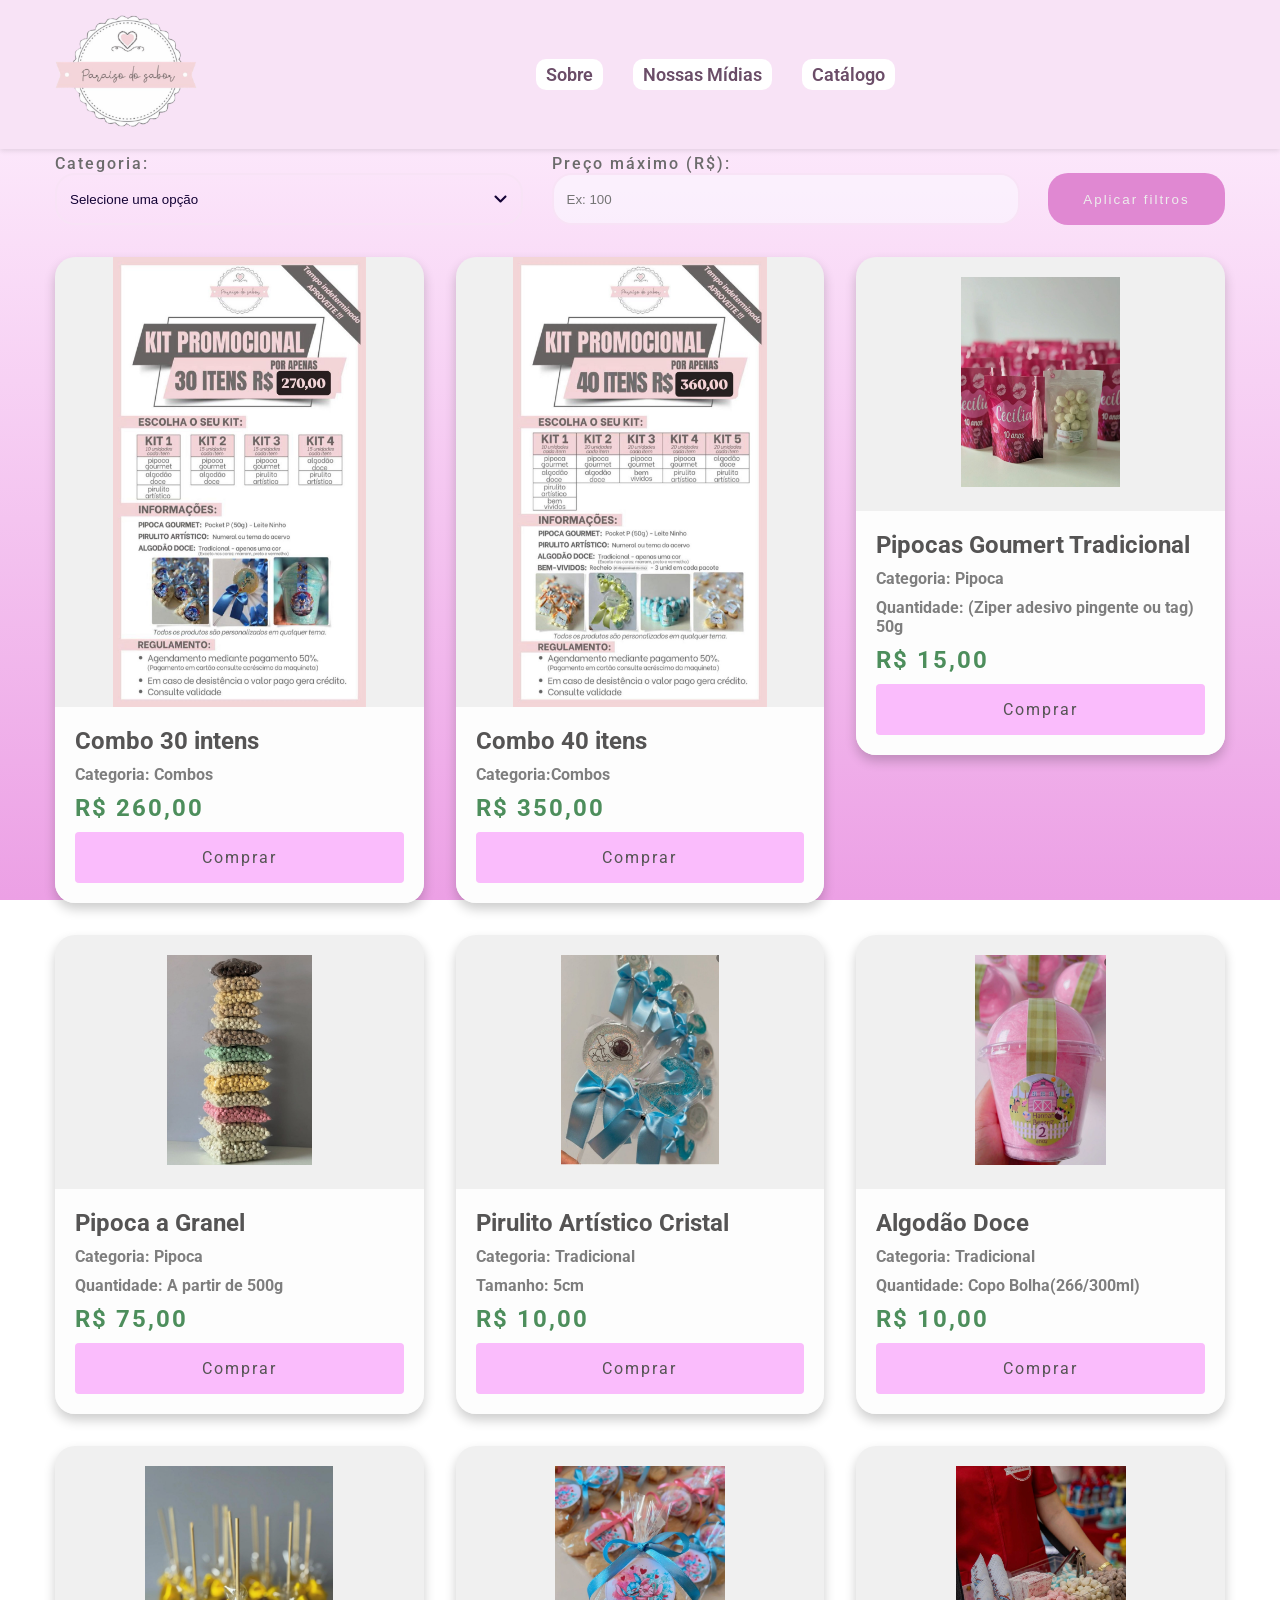
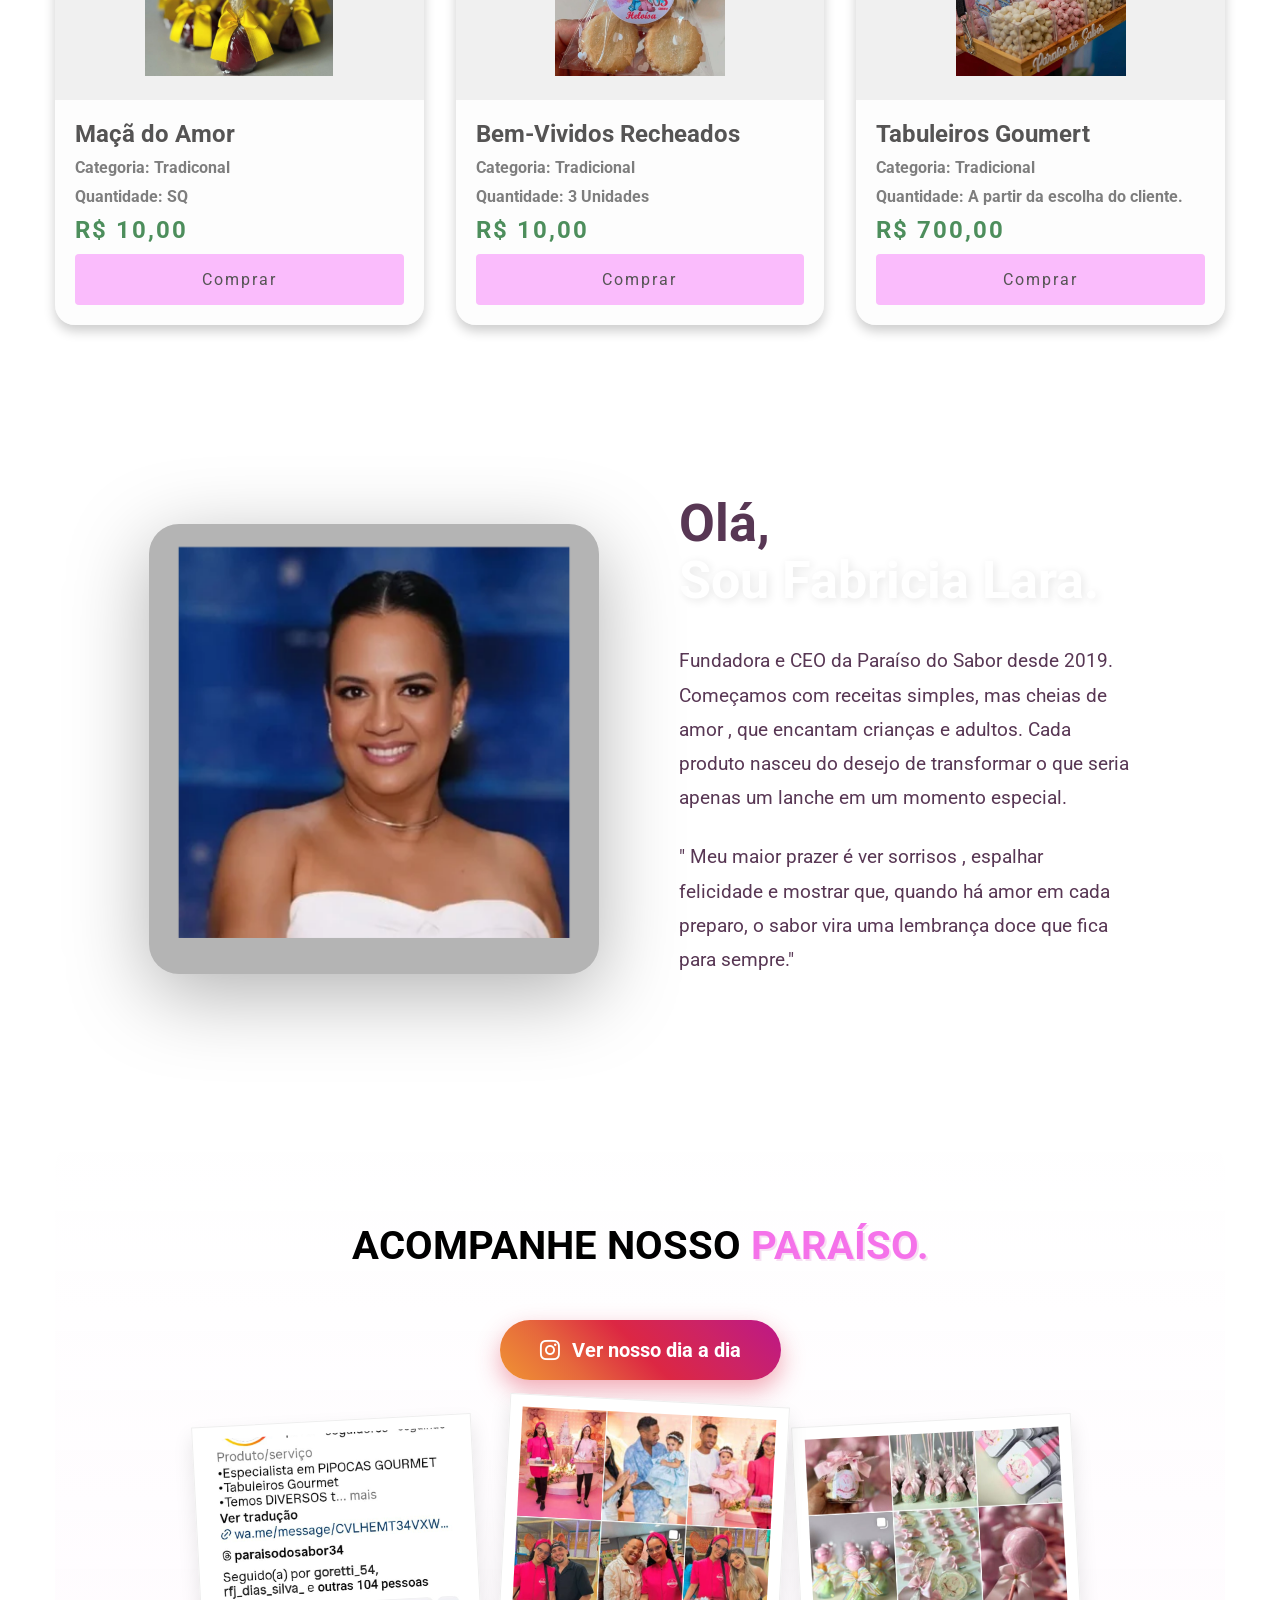
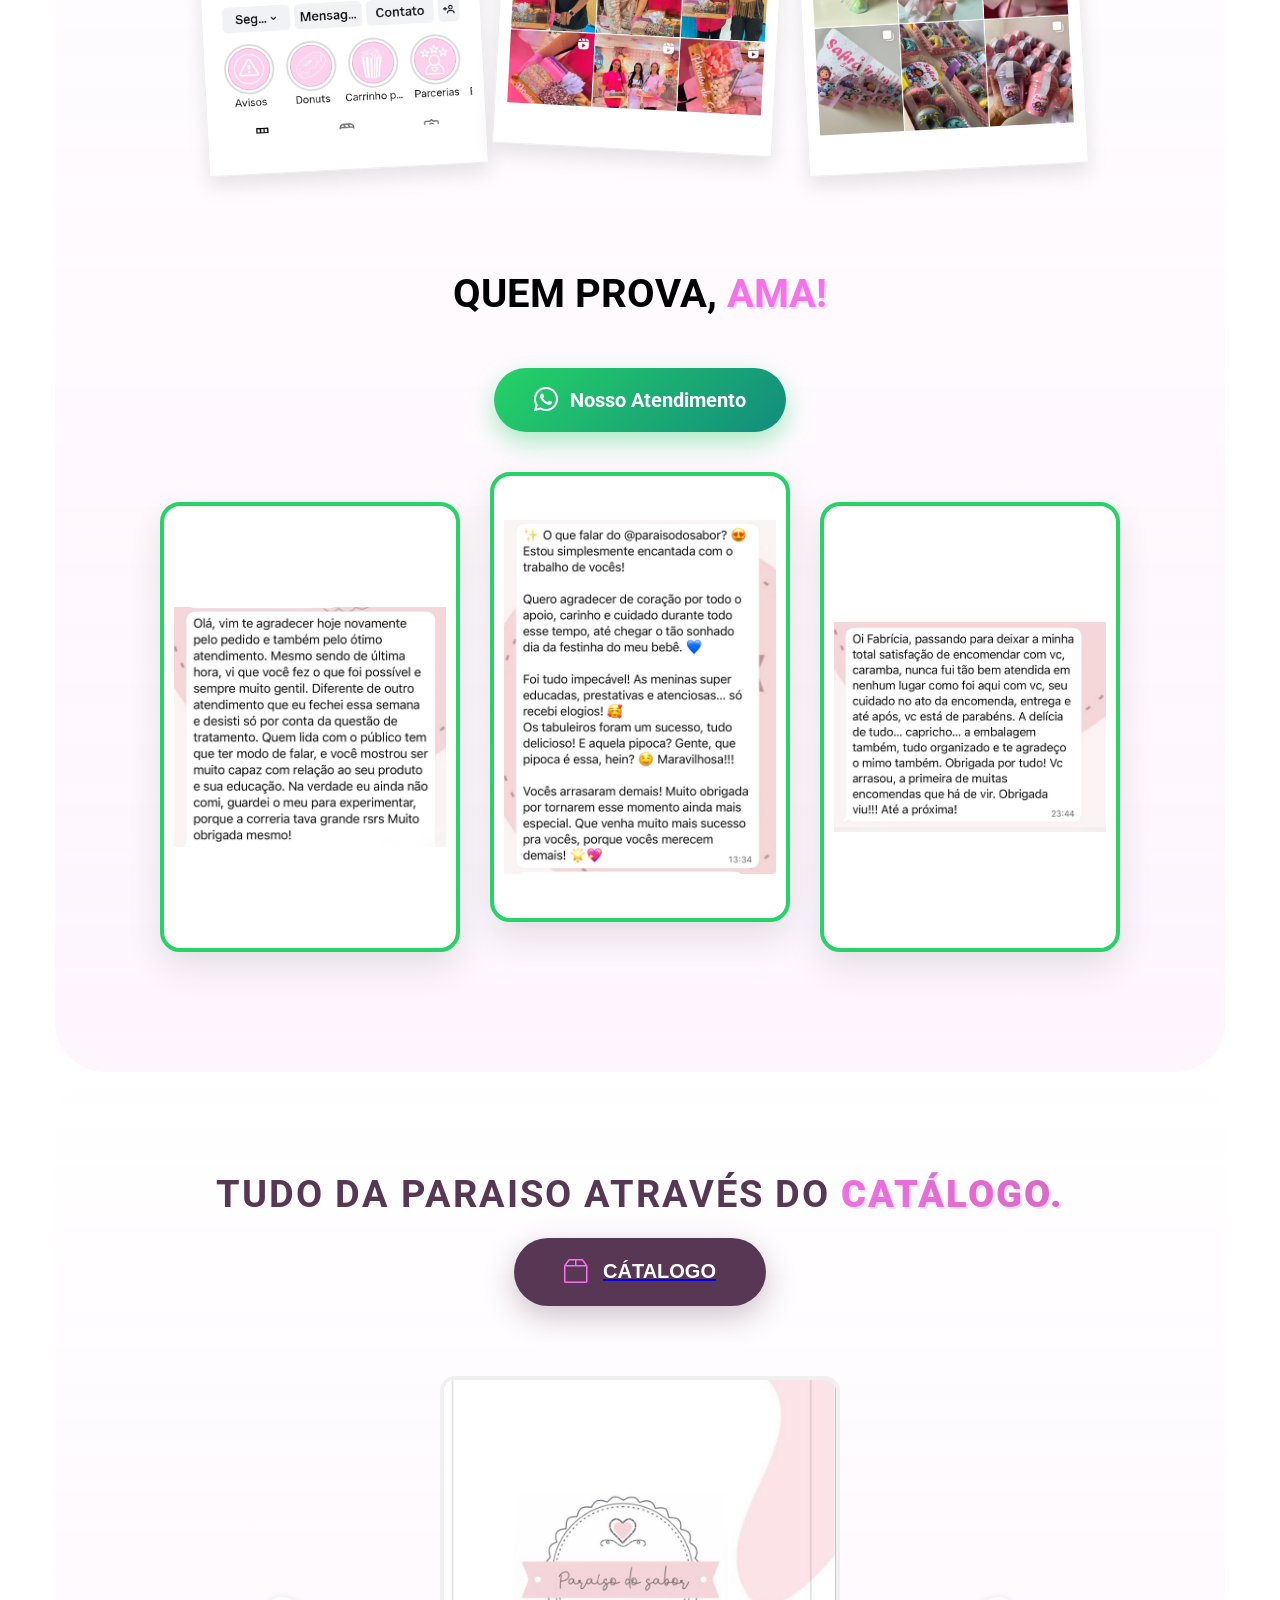
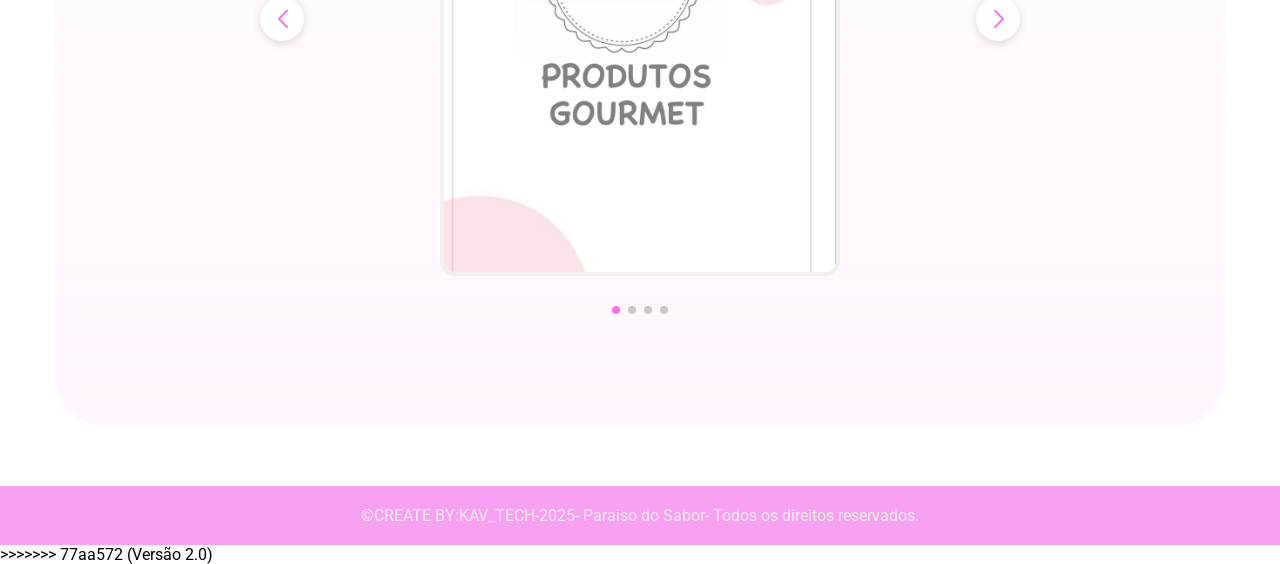
==== commit 14fa57e2: "Atualizando imagens do catálogo e sobre" ====
--- a/index.html
+++ b/index.html
@@ -1,4 +1,3 @@
-<<<<<<< HEAD
 <!DOCTYPE html>
 <html lang="pt-BR">
 
@@ -31,45 +30,54 @@
 
 <body>
   <!-- CABEÇALHO -->
- <header class="cabecalho">
+  <header class="cabecalho">
     <div class="interface">
-        <div class="logo">
-            <a href="#">
-                <img src="src/imagens/logo paraíso.png" alt="Logo Paraíso do Sabor" />
-            </a>
-        </div>
-
-        <nav class="menu-desktop">
-            <ul>
-                <li><a href="#sobre">Sobre</a></li>
-                <li><a href="#nossas-midias">Nossas Mídias</a></li>
-                <li><a href="#catalogo">Catálogo</a></li>
-            </ul>
+      <div class="logo">
+        <a href="#">
+          <img src="src/imagens/logo paraíso.png" alt="Logo Paraíso do Sabor" />
+        </a>
+      </div>
+
+      <nav class="menu-desktop">
+        <ul>
+          <li><a href="#sobre">Sobre</a></li>
+          <li><a href="#nossas-midias">Nossas Mídias</a></li>
+          <li><a href="#catalogo">Catálogo</a></li>
+        </ul>
+      </nav>
+
+      <div class="btn-abrir-menu" id="btn-menu">
+        <i class="bi bi-list"></i>
+      </div>
+
+      <div class="menu-mobile" id="menu-mobile">
+        <div class="btn-fechar">
+          <i class="bi bi-x-lg"></i>
+        </div>
+        <nav>
+          <ul>
+            <li><a href="#sobre">Sobre</a></li>
+            <li><a href="#nossas-midias">Nossas Mídias</a></li>
+            <li><a href="#catalogo">Catálogo</a></li>
+          </ul>
         </nav>
-
-        <div class="btn-abrir-menu" id="btn-menu">
-            <i class="bi bi-list"></i>
-        </div>
-
-        <div class="menu-mobile" id="menu-mobile">
-            <div class="btn-fechar">
-                <i class="bi bi-x-lg"></i>
-            </div>
-            <nav>
-                <ul>
-                    <li><a href="#sobre">Sobre</a></li>
-                    <li><a href="#nossas-midias">Nossas Mídias</a></li>
-                    <li><a href="#catalogo">Catálogo</a></li>
-                </ul>
-            </nav>
-        </div><div class="overlay-menu" id="overlay-menu"></div>
+      </div>
+      <div class="overlay-menu" id="overlay-menu"></div>
     </div>
-</header>
+  </header>
   <!-- MEIO -->
 
   <!-- Top Line -->
   <main class="container">
     <h1 class="produtos">Queridinhos Da Paraiso:</h1>
+
+    <div class="cachoeira-container">
+      <img src="src/imagens/PIPOCA CACHOEIRA 1 .png" class="pipoca p1" alt="pipoca">
+      <img src="src/imagens/PIPOCA CACHOEIRA 1 .png" class="pipoca p2" alt="pipoca">
+      <img src="src/imagens/PIPOCA CACHOEIRA 1 .png" class="pipoca p3" alt="pipoca">
+      <img src="src/imagens/PIPOCA CACHOEIRA 1 .png" class="pipoca p4" alt="pipoca">
+      <img src="src/imagens/PIPOCA CACHOEIRA 1 .png" class="pipoca p5" alt="pipoca">
+    </div>
 
     <!-- Filtro -->
     <div class="filtros">
@@ -96,26 +104,26 @@
 
       <!-- Produto 1 -->
       <li class="carta carta-combo" data-categoria="Combos" data-preco="240.00">
-        <img src="src/imagens/Combo 30 intens.jpg" alt="" />
+        <img src="src/imagens/kit 30 paraiso att.jpeg" alt="" />
 
         <div class="informacoes">
           <h2 class="nome-personagem">Combo 30 intens</h2>
           <span class="categoria">Categoria: Combos</span>
-          <span class="preco">R$ 240,00</span>
-          <a href="https://wa.me/5581997443934?text=Olá vim pelo site , quero comprar o Combo de 30 itens!" class="btn-comprar"
-            target="_blank">Comprar</a>
+          <span class="preco">R$ 260,00</span>
+          <a href="https://wa.me/5581997443934?text=Olá vim pelo site , quero comprar o Combo de 30 itens!"
+            class="btn-comprar" target="_blank">Comprar</a>
         </div> <!--  fim div Produto 1 -->
       </li> <!--Fim da li 1-->
 
       <!-- Produto 2 -->
       <li class="carta carta-combo" data-categoria="Combos" data-preco="330.00">
-        <img src="src/imagens/Combo 40 itens .jpg" alt="Carta Lymara" />
+        <img src="src/imagens/kit 40 paraiso att.jpeg" alt="Carta Lymara" />
         <div class="informacoes">
           <h2 class="nome-personagem">Combo 40 itens</h2>
           <span class="categoria">Categoria:Combos</span>
-          <span class="preco">R$ 330,00</span>
-          <a href="https://wa.me/5581997443934?text=Olá vim pelo site , quero comprar o Combo de 40 itens!" class="btn-comprar"
-            target="_blank">Comprar</a>
+          <span class="preco">R$ 350,00</span>
+          <a href="https://wa.me/5581997443934?text=Olá vim pelo site , quero comprar o Combo de 40 itens!"
+            class="btn-comprar" target="_blank">Comprar</a>
         </div> <!--  fim div Produto 2 -->
       </li> <!--Fim da li 2-->
 
@@ -126,7 +134,7 @@
           <h2 class="nome-personagem">Pipocas Goumert Tradicional</h2>
           <span class="categoria">Categoria: Pipoca</span>
           <span class="categoria">Quantidade: (Ziper adesivo pingente ou tag) 50g</span>
-          <span class="preco">R$ 14,00</span>
+          <span class="preco">R$ 15,00</span>
           <a href="https://wa.me/5581997443934?text=Olá vim pelo site , quero comprar pipocas gourmet!"
             class="btn-comprar" target="_blank">Comprar</a>
         </div> <!--  fim div Produto 3 -->
@@ -139,7 +147,7 @@
           <h2 class="nome-personagem">Pipoca a Granel</h2>
           <span class="categoria">Categoria: Pipoca</span>
           <span class="categoria">Quantidade: A partir de 500g</span>
-          <span class="preco">R$ 70,00</span>
+          <span class="preco">R$ 75,00</span>
           <a href="https://wa.me/5581997443934?text=Olá vim pelo site, quero comprar pipoca a granel!"
             class="btn-comprar" target="_blank">Comprar</a>
         </div> <!--  fim div Produto 4 -->
@@ -153,7 +161,7 @@
           <span class="categoria">Categoria: Tradicional </span>
           <span class="categoria">Tamanho: 5cm</span>
 
-          <span class="preco">R$ 9,00</span>
+          <span class="preco">R$ 10,00</span>
           <a href="https://wa.me/5581997443934?text=Olá vim pelo site, quero comprar o pirulito!" class="btn-comprar"
             target="_blank">Comprar</a>
         </div> <!--  fim div Produto 5 -->
@@ -166,7 +174,7 @@
           <h2 class="nome-personagem">Algodão Doce</h2>
           <span class="categoria">Categoria: Tradicional</span>
           <span class="categoria">Quantidade: Copo Bolha(266/300ml)</span>
-          <span class="preco">R$ 9,00</span>
+          <span class="preco">R$ 10,00</span>
           <a href="https://wa.me/5581997443934?text=Olá vim pelo site, quero comprar o algodão!" class="btn-comprar"
             target="_blank">Comprar</a>
         </div><!--  fim div Produto 6 -->
@@ -194,7 +202,7 @@
           <h2 class="nome-personagem">Bem-Vividos Recheados</h2>
           <span class="categoria">Categoria: Tradicional</span>
           <span class="categoria">Quantidade: 3 Unidades</span>
-          <span class="preco">R$ 9,00</span>
+          <span class="preco">R$ 10,00</span>
           <a href="http://wa.me/5581997443934?text=Olá vim pelo site, quero comprar os Bem-Vividos!" class="btn-comprar"
             target="_blank">Comprar</a>
         </div><!--  fim div Produto 8 -->
@@ -229,17 +237,13 @@
 
           <div class="txt-sobre">
             <h2>Olá, <span> Sou Fabricia Lara.</span></h2>
-            <p>Fundadora e CEO da Paraíso do Sabor desde 2019. A partir do início, meu propósito sempre foi levar mais
-              alegria, cor e sabor para a vida das pessoas.
-              Começamos com receitas simples, mas cheias de amor: pipocas gourmet, algodões-doces, churros e pirulitos
+            <p>Fundadora e CEO da Paraíso do Sabor desde 2019. 
+              Começamos com receitas simples, mas cheias de amor , 
               que encantam crianças e adultos. Cada produto nasceu do desejo de transformar o que seria apenas um lanche
               em um
-              momento especial — e foi assim que o Paraíso do Sabor começou a conquistar corações e crescer a cada ano.
+              momento especial.
             </p>
-            <p>"Hoje, a Paraíso do Sabor vai muito além das delícias que produz: participamos de festas, ajudamos a
-              criar
-              eventos
-              e realizamos sonhos. Acredito que cada detalhe tem o poder de tornar um dia comum em algo inesquecível.
+            <p>"
               Meu maior prazer é ver sorrisos , espalhar felicidade e mostrar que, quando há amor em cada preparo, o
               sabor vira uma lembrança doce que fica para sempre."
             </p>
@@ -254,42 +258,33 @@
     <section id="nossas-midias" class="redes-sociais">
       <div class="interface">
         <h2 class="titulo">ACOMPANHE NOSSO <span>PARAÍSO.</span></h2>
-
-        <div class="social-coluna">
-          <a href="https://www.instagram.com/paraisodosabor34/?hl=en" target="_blank" class="btn-social-link">
-            <button><i class="bi bi-instagram"></i> Instagram</button>
+        
+
+        <div class="container-btn-insta">
+          <a href="https://www.instagram.com/paraisodosabor34/" target="_blank" class="btn-insta-premium">
+            <i class="bi bi-instagram"></i> Ver nosso dia a dia
           </a>
-          <div class="galeria-social instagram-hover">
-            <div class="img-wrapper">
-              <img src="src/imagens/foto do insta 1.jpg" alt="Post do Instagram 1">
-            </div>
-            <div class="img-wrapper">
-              <img src="src/imagens/foto 2 Instagram .jpg" alt="Post do Instagram 2">
-            </div>
-            <div class="img-wrapper">
-              <img src="src/imagens/foto insta 3.jpg" alt="Post do Instagram 3">
-            </div>
-          </div>
-        </div>
-
-        <div class="social-coluna">
-          <h2 class="titulo">NOSSO <span>ATENDIMENTO.</span></h2>
-          <a href="http://wa.me/5581997443934?text=Olá, eu acabei de chegar do site!" target="_blank"
-            class="btn-social-link">
-            <button><i class="bi bi-whatsapp"></i> WhatsApp</button>
+        </div>
+
+        <div class="grid-insta">
+          <div class="foto-insta"><img src="src/imagens/foto do insta 1.jpg"></div>
+          <div class="foto-insta destaque"><img src="src/imagens/foto 2 Instagram .jpg"></div>
+          <div class="foto-insta"><img src="src/imagens/foto insta 3.jpg"></div>
+        </div>
+
+        <h2 class="titulo">QUEM PROVA, <span>AMA!</span></h2>
+        <div class="container-btn-zap">
+          <a href="http://wa.me/5581997443934" target="_blank" class="btn-zap-premium">
+            <i class="bi bi-whatsapp"></i> Nosso Atendimento
           </a>
-
-          <div class="galeria-social galeria-feedback">
-            <div class="img-wrapper">
-              <img src="src/imagens/feedback 1.jpg">
-            </div>
-            <div class="img-wrapper">
-              <img src="src/imagens/feedback 2.jpg">
-            </div>
-            <div class="img-wrapper">
-              <img src="src/imagens/feedback 3.jpg">
-            </div>
-          </div>
+        </div>
+
+        
+
+        <div class="feedbacks-container">
+          <div class="feedback-card"><img src="src/imagens/feedback 1.jpg"></div>
+          <div class="feedback-card"><img src="src/imagens/feedback 2.jpg"></div>
+          <div class="feedback-card"><img src="src/imagens/feedback 3.jpg"></div>
         </div>
       </div>
     </section>
@@ -297,9 +292,8 @@
     <section id="catalogo" class="redes-sociais secao-catalogo">
 
       <div class="interface">
-        <h2 class="titulo">TODOS OS NOSSOS PRODUTOS PARAISO ATRAVÉS DO <span>CATÁLOGO.</span></h2>
-        <a href="catalogo.html"
-          class="btn-social-link">
+        <h2 class="titulo">TUDO DA PARAISO ATRAVÉS DO <span>CATÁLOGO.</span></h2>
+        <a href="catalogo.html" class="btn-social-link">
           <button><i class="bi bi-box2"></i> Cátalogo</button>
         </a>
 
@@ -332,334 +326,5 @@
   <script src="src/js/index.js"></script>
 </body>
 
-=======
-<!DOCTYPE html>
-<html lang="pt-BR">
-
-<head>
-  <meta charset="UTF-8" />
-  <meta name="viewport" content="width=device-width, initial-scale=1.0" />
-  <title>Paraiso do Sabor</title>
-
-  <!-- Area de links -->
-  <!-- link fonte  -->
-  <link rel="preconnect" href="https://fonts.googleapis.com" />
-  <link rel="preconnect" href="https://fonts.gstatic.com" crossorigin />
-  <link href="https://fonts.googleapis.com/css2?family=Roboto:ital,wght@0,100..900;1,100..900&display=swap"
-    rel="stylesheet" />
-
-  <!-- bootstrap incons -->
-  <link rel="stylesheet" href="https://cdn.jsdelivr.net/npm/bootstrap-icons@1.13.1/font/bootstrap-icons.min.css">
-  <!-- FIM bootstrap incons -->
-
-  <!-- link carrossel zap -->
-  <link rel="stylesheet" href="https://cdn.jsdelivr.net/npm/swiper@11/swiper-bundle.min.css" />
-  <!-- fim link do carrossel -->
-
-  <!-- links linguagens -->
-  <link rel="stylesheet" href="./src/css/reset.css">
-  <link rel="stylesheet" href="./src/css/estilos.css">
-  <link rel="stylesheet" href="./src/css/responsivo.css">
-</head>
-
-
-<body>
-  <!-- CABEÇALHO -->
-  <header class="cabecalho">
-    <div class="interface">
-      <div class="logo">
-        <a href="#">
-          <img src="src/imagens/logo paraíso.png" alt="Logo Paraíso do Sabor" />
-        </a>
-      </div>
-
-      <nav class="menu-desktop">
-        <ul>
-          <li><a href="#sobre">Sobre</a></li>
-          <li><a href="#nossas-midias">Nossas Mídias</a></li>
-          <li><a href="#catalogo">Catálogo</a></li>
-        </ul>
-      </nav>
-
-      <div class="btn-abrir-menu" id="btn-menu">
-        <i class="bi bi-list"></i>
-      </div>
-
-      <div class="menu-mobile" id="menu-mobile">
-        <div class="btn-fechar">
-          <i class="bi bi-x-lg"></i>
-        </div>
-        <nav>
-          <ul>
-            <li><a href="#sobre">Sobre</a></li>
-            <li><a href="#nossas-midias">Nossas Mídias</a></li>
-            <li><a href="#catalogo">Catálogo</a></li>
-          </ul>
-        </nav>
-      </div>
-      <div class="overlay-menu" id="overlay-menu"></div>
-    </div>
-  </header>
-  <!-- MEIO -->
-
-  <!-- Top Line -->
-  <main class="container">
-    <h1 class="produtos">Queridinhos Da Paraiso:</h1>
-
-    <div class="cachoeira-container">
-      <img src="src/imagens/PIPOCA CACHOEIRA 1 .png" class="pipoca p1" alt="pipoca">
-      <img src="src/imagens/PIPOCA CACHOEIRA 1 .png" class="pipoca p2" alt="pipoca">
-      <img src="src/imagens/PIPOCA CACHOEIRA 1 .png" class="pipoca p3" alt="pipoca">
-      <img src="src/imagens/PIPOCA CACHOEIRA 1 .png" class="pipoca p4" alt="pipoca">
-      <img src="src/imagens/PIPOCA CACHOEIRA 1 .png" class="pipoca p5" alt="pipoca">
-    </div>
-
-    <!-- Filtro -->
-    <div class="filtros">
-      <div class="categorias-cartas">
-        <label for="categoria">Categoria:</label>
-        <select id="categoria" class="categoria">
-          <option value="">Selecione uma opção</option>
-          <option value="Tradicional">Tradicional</option>
-          <option value="Pipoca">Pipoca</option>
-          <option value="Combos">Combos</option>
-        </select>
-      </div>
-
-      <!-- Produtos -->
-      <div class="preco-cartas">
-        <label for="preco">Preço máximo (R$):</label>
-        <input type="text" id="preco" class="preco" placeholder="Ex: 100" />
-      </div>
-      <button class="btn-filtrar">Aplicar filtros</button>
-    </div>
-
-    <ul class="cartas"> <!-- Começo da lista de produtos -->
-
-
-      <!-- Produto 1 -->
-      <li class="carta carta-combo" data-categoria="Combos" data-preco="240.00">
-        <img src="src/imagens/combo 30 nv .jpeg" alt="" />
-
-        <div class="informacoes">
-          <h2 class="nome-personagem">Combo 30 intens</h2>
-          <span class="categoria">Categoria: Combos</span>
-          <span class="preco">R$ 260,00</span>
-          <a href="https://wa.me/5581997443934?text=Olá vim pelo site , quero comprar o Combo de 30 itens!"
-            class="btn-comprar" target="_blank">Comprar</a>
-        </div> <!--  fim div Produto 1 -->
-      </li> <!--Fim da li 1-->
-
-      <!-- Produto 2 -->
-      <li class="carta carta-combo" data-categoria="Combos" data-preco="330.00">
-        <img src="src/imagens/combo 40 nv .jpeg" alt="Carta Lymara" />
-        <div class="informacoes">
-          <h2 class="nome-personagem">Combo 40 itens</h2>
-          <span class="categoria">Categoria:Combos</span>
-          <span class="preco">R$ 350,00</span>
-          <a href="https://wa.me/5581997443934?text=Olá vim pelo site , quero comprar o Combo de 40 itens!"
-            class="btn-comprar" target="_blank">Comprar</a>
-        </div> <!--  fim div Produto 2 -->
-      </li> <!--Fim da li 2-->
-
-      <!-- Produto 3 -->
-      <li class="carta" data-categoria="Pipoca" data-preco="14.00">
-        <img src="src/imagens/pipoca trad.png" alt="Carta Kaelthar" />
-        <div class="informacoes">
-          <h2 class="nome-personagem">Pipocas Goumert Tradicional</h2>
-          <span class="categoria">Categoria: Pipoca</span>
-          <span class="categoria">Quantidade: (Ziper adesivo pingente ou tag) 50g</span>
-          <span class="preco">R$ 15,00</span>
-          <a href="https://wa.me/5581997443934?text=Olá vim pelo site , quero comprar pipocas gourmet!"
-            class="btn-comprar" target="_blank">Comprar</a>
-        </div> <!--  fim div Produto 3 -->
-      </li> <!--Fim da li 3-->
-
-      <!-- Produto 4 -->
-      <li class="carta" data-categoria="Pipoca" data-preco="10.00">
-        <img src="src/imagens/Pipoca Granel.png" alt="Carta Maldrik" />
-        <div class="informacoes">
-          <h2 class="nome-personagem">Pipoca a Granel</h2>
-          <span class="categoria">Categoria: Pipoca</span>
-          <span class="categoria">Quantidade: A partir de 500g</span>
-          <span class="preco">R$ 75,00</span>
-          <a href="https://wa.me/5581997443934?text=Olá vim pelo site, quero comprar pipoca a granel!"
-            class="btn-comprar" target="_blank">Comprar</a>
-        </div> <!--  fim div Produto 4 -->
-      </li> <!--Fim da li 4-->
-
-      <!-- Produto 5 -->
-      <li class="carta" data-categoria="Tradicional" data-preco="9.00">
-        <img src="src/imagens/pirulito.png" alt="Carta Drahven" />
-        <div class="informacoes">
-          <h2 class="nome-personagem">Pirulito Artístico Cristal</h2>
-          <span class="categoria">Categoria: Tradicional </span>
-          <span class="categoria">Tamanho: 5cm</span>
-
-          <span class="preco">R$ 10,00</span>
-          <a href="https://wa.me/5581997443934?text=Olá vim pelo site, quero comprar o pirulito!" class="btn-comprar"
-            target="_blank">Comprar</a>
-        </div> <!--  fim div Produto 5 -->
-      </li> <!--  fim da li 5 -->
-
-      <!-- Produto 6 -->
-      <li class="carta" data-categoria="Tradicional" data-preco="9.00">
-        <img src="src/imagens/algodao.png" alt="Carta Nyxsombra" />
-        <div class="informacoes">
-          <h2 class="nome-personagem">Algodão Doce</h2>
-          <span class="categoria">Categoria: Tradicional</span>
-          <span class="categoria">Quantidade: Copo Bolha(266/300ml)</span>
-          <span class="preco">R$ 10,00</span>
-          <a href="https://wa.me/5581997443934?text=Olá vim pelo site, quero comprar o algodão!" class="btn-comprar"
-            target="_blank">Comprar</a>
-        </div><!--  fim div Produto 6 -->
-      </li> <!--  fim da li 6 -->
-
-      <!-- Produto 7 -->
-
-      <li class="carta" data-categoria="Tradicional" data-preco="10.00">
-        <img src="src/imagens/Maçã do amor.jpg" alt="Carta Nyxsombra" />
-        <div class="informacoes">
-          <h2 class="nome-personagem">Maçã do Amor</h2>
-          <span class="categoria">Categoria: Tradiconal</span>
-          <span class="categoria">Quantidade: SQ</span>
-          <span class="preco">R$ 10,00</span>
-          <a href="http://wa.me/5581997443934?text=Olá vim pelo site, quero comprar Maçã do amor!" class="btn-comprar"
-            target="_blank">Comprar</a>
-        </div><!--  fim div Produto 7 -->
-      </li> <!--  fim da li 7 -->
-
-      <!-- Produto 8 -->
-
-      <li class="carta" data-categoria="Tradicional" data-preco=" 9.00">
-        <img src="src/imagens/Bem vividos .jpg" alt="Carta Nyxsombra" />
-        <div class="informacoes">
-          <h2 class="nome-personagem">Bem-Vividos Recheados</h2>
-          <span class="categoria">Categoria: Tradicional</span>
-          <span class="categoria">Quantidade: 3 Unidades</span>
-          <span class="preco">R$ 10,00</span>
-          <a href="http://wa.me/5581997443934?text=Olá vim pelo site, quero comprar os Bem-Vividos!" class="btn-comprar"
-            target="_blank">Comprar</a>
-        </div><!--  fim div Produto 8 -->
-      </li> <!--  fim da li 8 -->
-
-      <!-- Produto 9 -->
-
-      <li class="carta" data-categoria="Tradicional" data-preco="700.00">
-        <img src="src/imagens/Tabuleiro de Pipocas.jpg" alt="Carta Nyxsombra" />
-        <div class="informacoes">
-          <h2 class="nome-personagem">Tabuleiros Goumert</h2>
-          <span class="categoria">Categoria: Tradicional</span>
-          <span class="categoria">Quantidade: A partir da escolha do cliente.</span>
-          <span class="preco">R$ 700,00</span>
-          <a href="http://wa.me/5581997443934?text=Olá vim pelo site, quero comprar o Tabuleiro!" class="btn-comprar"
-            target="_blank">Comprar</a>
-        </div><!--  fim div Produto 9-->
-      </li> <!--  fim da li 9 -->
-
-    </ul><!-- FIM da lista de produtos -->
-
-
-    <!-- Sobre  -->
-    <section id="sobre" class="sobre">
-      <div class="interface">
-        <div class="flex">
-
-          <div class="img-sobre">
-            <img src="src/imagens/Fabrícia sobre .png" alt="">
-
-          </div><!--img-sobre-->
-
-          <div class="txt-sobre">
-            <h2>Olá, <span> Sou Fabricia Lara.</span></h2>
-            <p>Fundadora e CEO da Paraíso do Sabor desde 2019. 
-              Começamos com receitas simples, mas cheias de amor , 
-              que encantam crianças e adultos. Cada produto nasceu do desejo de transformar o que seria apenas um lanche
-              em um
-              momento especial.
-            </p>
-            <p>"
-              Meu maior prazer é ver sorrisos , espalhar felicidade e mostrar que, quando há amor em cada preparo, o
-              sabor vira uma lembrança doce que fica para sempre."
-            </p>
-
-
-          </div><!--txt-sobre-->
-        </div><!--flex-->
-      </div><!--interface-->
-    </section><!--sobre -->
-
-    <!-- Redes SOCIAIS -->
-    <section id="nossas-midias" class="redes-sociais">
-      <div class="interface">
-        <h2 class="titulo">ACOMPANHE NOSSO <span>PARAÍSO.</span></h2>
-        
-
-        <div class="container-btn-insta">
-          <a href="https://www.instagram.com/paraisodosabor34/" target="_blank" class="btn-insta-premium">
-            <i class="bi bi-instagram"></i> Ver nosso dia a dia
-          </a>
-        </div>
-
-        <div class="grid-insta">
-          <div class="foto-insta"><img src="src/imagens/foto do insta 1.jpg"></div>
-          <div class="foto-insta destaque"><img src="src/imagens/foto 2 Instagram .jpg"></div>
-          <div class="foto-insta"><img src="src/imagens/foto insta 3.jpg"></div>
-        </div>
-
-        <h2 class="titulo">QUEM PROVA, <span>AMA!</span></h2>
-        <div class="container-btn-zap">
-          <a href="http://wa.me/5581997443934" target="_blank" class="btn-zap-premium">
-            <i class="bi bi-whatsapp"></i> Nosso Atendimento
-          </a>
-        </div>
-
-        
-
-        <div class="feedbacks-container">
-          <div class="feedback-card"><img src="src/imagens/feedback 1.jpg"></div>
-          <div class="feedback-card"><img src="src/imagens/feedback 2.jpg"></div>
-          <div class="feedback-card"><img src="src/imagens/feedback 3.jpg"></div>
-        </div>
-      </div>
-    </section>
-
-    <section id="catalogo" class="redes-sociais secao-catalogo">
-
-      <div class="interface">
-        <h2 class="titulo">TUDO DA PARAISO ATRAVÉS DO <span>CATÁLOGO.</span></h2>
-        <a href="catalogo.html" class="btn-social-link">
-          <button><i class="bi bi-box2"></i> Cátalogo</button>
-        </a>
-
-        <div class="swiper meu-carrossel">
-          <div class="swiper-wrapper">
-            <div class="swiper-slide">
-              <img src="src/imagens/foto carrossel catálogo 1.jpg">
-            </div>
-            <div class="swiper-slide">
-              <img src="src/imagens/foto carrossel catálogo 2.jpg">
-            </div>
-            <div class="swiper-slide">
-              <img src="src/imagens/foto carrossel catálogo 3.jpg">
-            </div>
-            <div class="swiper-slide">
-              <img src="src/imagens/foto carrossel catálogo 4.jpg">
-            </div>
-          </div>
-          <div class="swiper-pagination"></div>
-          <div class="swiper-button-prev"></div>
-          <div class="swiper-button-next"></div>
-        </div>
-    </section>
-
-  </main>
-  <footer class="rodape"> &copy;CREATE BY:KAV_TECH-2025- Paraiso do Sabor- Todos os direitos reservados.</footer>
-
-  <script src="https://cdn.jsdelivr.net/npm/swiper@11/swiper-bundle.min.js"></script>
-
-  <script src="src/js/index.js"></script>
-</body>
-
->>>>>>> 77aa572 (Versão 2.0)
+>>>>>>> 77aa572 (Versão 2.0)
 </html>
--- a/src/css/estilos.css
+++ b/src/css/estilos.css
@@ -1,730 +1,3 @@
-<<<<<<< HEAD
-body {
-	font-family: "Roboto", sans-serif;
-}
-
-/* CABEÇALHO */
-
-.cabecalho {
-    background-color: #f79ff0;
-    padding: 15px 4%;
-    box-shadow: 0 2px 5px rgba(0,0,0,0.1);
-    margin-bottom: 60px;
-
-     position: fixed; /* É o que fixa o elemento na tela */
-    top: 0;          /* Cola ele no topo */
-    left: 0;         /* Alinha à esquerda */
-    width: 100%;     /* Faz ocupar a largura inteira da tela */
-    z-index: 1000;   /* Garante que ele fique sobreposto a outros elementos */
-}
-
-.cabecalho .interface {
-    display: flex;
-    align-items: center; /* Mantém o alinhamento vertical dos itens */
-}
-
-.cabecalho .logo img {
-    width: 150px;
-    height: auto;
-}
-
-/* Faz o container do menu crescer para ocupar o espaço vazio */
-.menu-desktop {
-    flex-grow: 1; 
-}
-
-.menu-desktop ul {
-    list-style-type: none;
-    display: flex;
-    gap: 30px; /* Aumentei um pouco o espaço para distribuir melhor */
-    margin: 0;
-    padding: 0;
-    
-    /* Centraliza os links DENTRO do espaço do menu */
-    justify-content: center;
-}
-
-.menu-desktop ul li a {
-    color: #6b4d68;
-    text-decoration: none;
-    font-weight: 600;
-    font-size: 18px;
-    padding: 5px 10px;
-    border-radius: 10px;
-    transition: background-color 0.3s;
-    background-color:#ffffff;
-}
-
-.menu-desktop ul li a:hover {
-    background-color: #ffffff;
-    color: #d769c5;
-}
-
-/* ========================= */
-/* ESTILO DO MENU MOBILE     */
-/* ========================= */
-
-.btn-abrir-menu {
-    display: none; /* Começa escondido no desktop */
-    color: #6b4d68;
-    font-size: 40px;
-}
-
-.menu-mobile {
-    background-color: #f7e4f5;
-    height: 100vh;
-    position: fixed;
-    top: 0;
-    right: 0;
-    z-index: 99999;
-    width: 0%;
-    overflow: hidden;
-    transition: .5s;
-}
-
-.menu-mobile.abrir-menu {
-    width: 70%;
-}
-
-.menu-mobile.abrir-menu ~ .overlay-menu {
-    display: block;
-}
-
-.menu-mobile .btn-fechar {
-    padding: 20px 5%;
-}
-
-.menu-mobile .btn-fechar i {
-    color: #6b4d68;
-    font-size: 30px;
-}
-
-.menu-mobile nav ul {
-    text-align: right;
-}
-
-.menu-mobile nav ul li a {
-    color: #6b4d68;
-    font-size: 20px;
-    font-weight: 300;
-    padding: 20px 8%;
-    display: block;
-}
-
-.menu-mobile nav ul li a:hover {
-    background-color: #6b4d68;
-    color: #f79ff0;
-}
-
-.overlay-menu {
-    background-color: #000000a7;
-    width: 100%;
-    height: 100%;
-    position: fixed;
-    top: 0;
-    left: 0;
-    z-index: 88888;
-    display: none;
-}
-
-
-/* MEIO */
-.container {
-	max-width: 1170px;
-	margin: 0 auto;
-    padding-top: 90px; /* Empurra o conteúdo para baixo do cabeçalho fixo */
-}
-
-.container .carta.carta-combo {
-    /* Define uma altura mínima para o card do combo, dando mais espaço vertical. */
-    min-height: 500px; /* Você pode mexer aqui para aumentar ou diminuir a altura total do card, se quiser. */
-}
-
-.container .carta.carta-combo img {
-    /*
-      Volta para 'contain': garante que a imagem inteira seja visível e proporcional.
-      Para a imagem ficar maior dentro do espaço, vamos aumentar a altura do seu container.
-    */
-    object-fit: contain;
-    
-    height: 450px; 
-    
-    width: 100%; /* Garante que ela ocupe a largura total disponível */
-    padding: 0; /* Remove qualquer padding que possa estar empurrando a imagem para dentro */
-
-    /* Remove o arredondamento de borda da imagem, pois o card já tem. */
-    border-radius: 0; 
-
-    /* Centraliza a imagem horizontalmente dentro do espaço. */
-    margin: 0 auto; 
-    display: block; /* Garante que 'margin: auto' funcione para centralizar */
-}
-
-
-.container .carta.carta-combo .informacoes {
-    padding: 20px; /* Garante que o padding padrão seja aplicado */
-}
-
-
-
-/* PARTE DO PRODUTO TOP LINE */
-.container .produtos {
-	color: #6b6b6b;
-	font-size: 24px;
-	font-weight: 500;
-	margin-bottom: 32px;
-	line-height: 32px;
-	letter-spacing: 2px;
-}
-/* PARTE GERAL DO FILTRO */
-.container .filtros {
-	display: flex;
-	justify-content: space-between;
-	flex-wrap: wrap;
-	margin-bottom: 32px;
-}
-
-.container .categorias-cartas,
-.container .preco-cartas {
-	display: flex;
-	flex-direction: column;
-	width: 40%;
-}
-
-/* CATEGORIA + PREÇO */
-.container label {
-	letter-spacing: 2px;
-	font-weight: 500;
-	color: #6b6b6b;
-}
-
-.container .categorias-cartas select,
-.container .preco-cartas input {
-	padding: 16px 13px;
-	border-radius: 2px;
-	border: 2px solid #d769c5;
-	background-color: #faf7ff9f;
-	color: #130234;
-	height: 52px;
-	border-radius: 20PX;
-}
-
-.container select:focus,
-.container input:focus,
-.container select:focus-visible,
-.container input:focus-visible {
-	outline: none;
-}
-
-.container select.categoria {
-	appearance: none;
-	background: url(../imagens/seta-para-baixo.png) 97% center no-repeat;
-}
-
-.container .filtros .btn-filtrar {
-	border: none;
-	background-color: #d769c5;
-	color: #ededed;
-	padding: 16px 32px;
-	font-weight: 500;
-	align-self: end;
-	width: 177px;
-	height: 52px;
-	cursor: pointer;
-	letter-spacing: 2px;
-	transition: 0.3s;
-	border-radius: 20px;
-}
-
-.container .filtros .btn-filtrar:hover {
-	background-color: #6b6b6b;
-}
-
-.container .cartas {
-	display: flex;
-	flex-wrap: wrap;
-	gap: 32px;
-	margin-top: 32px;
-    align-items: flex-start;
-}
-
-
-/* FUNDO DAS CARTAS */
- .container .cartas .carta {
-	width: calc((100% - 64px) / 3); /* A mágica está aqui! */
-    background-color: #f0f0f0;
-    color: #000000;
-    border-radius: 20px;
-    box-shadow: 0 6px 12px rgb(0, 0, 0, 0.2);
-}
-/* ORGANIZAÇAO CARTAS DENTRO DO FUNDO */
-.container .carta img {
-	 width: 100%;
-  height: 250px;       /* 1. Defina uma altura para alinhar os cards. Ajuste este valor! */
-  object-fit: contain; /* 2. 'contain' garante que a IMAGEM INTEIRA apareça, sem cortes. */
-  padding: 20px;
-}
-/* FUNDO DE INFORMAÇOES SOBRE AS CARTAS */
-.container .carta .informacoes {
-	display: flex;
-	flex-direction: column;
-	gap: 10px;
-	background-color: #fdfdfd;
-	padding: 20px;
-	border-bottom-left-radius: 20px;
-	border-bottom-right-radius: 20px;
-}
-
-
-/* TEXTO DENTRO DO FUNDO DE INFORMAÇOES SOBRE AS CARTAS */
-.container .carta .informacoes .nome-personagem {
-	font-size: 24px;
-	font-weight: 700;
-	color: #555454;
-}
-
-/* SUBTEXTO (EX:CATEGORIA=COMUN) DENTRO DO FUNDO DE INFORMAÇOES SOBRE AS CARTAS */
-.container .carta .informacoes .categoria {
-	color: #7e7e7e;
-	font-weight: 700;
-}
-
-/* PARTE DO VALOR MONETARIO */
-.container .carta .informacoes .preco {
-	font-size: 24px;
-	letter-spacing: 2px;
-	font-weight: 700;
-	color: #4d8e5c;
-}
-
-
-/* BOTAO DE COMPRAR */
-.container .carta .informacoes .btn-comprar {
-	color: #555454;
-	background-color: #fabcfc;
-	padding: 16px;
-	border-radius: 4px;
-	letter-spacing: 2px;
-	transition: 0.3s;
-	text-align: center;
-	text-decoration: none;
-}
-
-/* HOVER DO BOTAO DE COMPRAR */
-.container .carta .informacoes .btn-comprar:hover {
-	background-color: #55545475;
-}
-
-
-/* ========================= */
-/* ESTILO DA SEÇÃO SOBRE */
-/* ========================= */
-
-.sobre {
-    padding: 80px 4%; /* Adiciona um espaçamento geral na seção */
-}
-
-.sobre .flex {
-    display: flex; /* ATIVA O FLEXBOX: coloca os itens um ao lado do outro */
-    align-items: center; /* Alinha verticalmente a imagem e o texto */
-    gap: 60px; /* Cria um espaço de 60px entre o texto e a imagem */
-}
-
-/* --- As Colunas de Texto e Imagem --- */
-.sobre .txt-sobre,
-.sobre .img-sobre {
-    width: 50%; /* Faz cada coluna ocupar metade do espaço */
-}
-
-/* --- A MÁGICA PARA TROCAR A ORDEM --- */
-/* Como no HTML a imagem vem primeiro, usamos a propriedade "order" para inverter a posição visualmente */
-.sobre .txt-sobre {
-    order: 1; /* Define o texto como o primeiro item */
-}
-
-.sobre .img-sobre {
-    order: 2; /* Define a imagem como o segundo item */
-}
-
-
-/* --- Estilo da Imagem --- */
-.sobre .img-sobre img {
-    width: 100%;
-    border-radius: 20px; /* Deixa as bordas da imagem arredondadas */
-    box-shadow: 0 10px 20px rgba(0, 0, 0, 0.2); /* Adiciona uma sombra suave */
-}
-
-/* --- Estilo do Texto --- */
-.sobre .txt-sobre h2 {
-    text-align: center; /* OBJETIVO 1: Centraliza o H2 */
-    font-size: 46px;
-    line-height: 1.2;
-    margin-bottom: 30px; /* Cria um espaço abaixo do título */
-}
-
-.sobre .txt-sobre h2 span {
-    color: #f572ea; /* Cor de destaque para o seu nome, use a cor do seu site */
-    display: block; /* Faz o span quebrar a linha */
-}
-
-.sobre .txt-sobre p {
-    margin: 20px 0; /* Espaçamento entre os parágrafos */
-    text-align: justify; /* Deixa o texto dos parágrafos mais alinhado */
-    line-height: 1.5;
-	font-weight: 200px;
-	font-size: 19px;
-}
-
-
-/* ========================= */
-/* ESTILO DA SEÇÃO SOCIAL */
-/* ========================= */
-
-/* --- Estilo dos Botões Sociais --- */
-.sobre .btn-social {
-    text-align: center; /* Centraliza os botões */
-    margin-top: 40px;
-}
-
-.sobre .btn-social button {
-    width: 50px;
-    height: 50px;
-    border-radius: 50%; /* Deixa o botão redondo */
-    border: none;
-    background-color: #f572ea; /* Cor de fundo */
-    color: white; /* Cor do ícone */
-    font-size: 22px; /* Tamanho do ícone */
-    cursor: pointer;
-    margin: 0 10px;
-    transition: 0.3s;
-}
-
-.sobre .btn-social button:hover {
-    transform: scale(1.1); /* Efeito de zoom ao passar o mouse */
-    box-shadow: 0 0 15px #f572ea;
-}
-
-
-.galeria-social {
-    display: flex;
-    gap: 15px; /* Espaço entre as fotos da galeria */
-}
-
-/* ESTILO PARA AS FOTOS NORMAIS (WHATSAPP) */
-.galeria-social img {
-    width: 150px; 
-    height: 150px;
-    object-fit: cover; 
-    border-radius: 10px;
-    border: 3px solid #f0f0f0;
-}
-
-/* A MÁGICA DO EFEITO DE ROLAGEM (INSTAGRAM) */
-.instagram-hover .img-wrapper {
-    width: 150px;
-    height: 150px; /* A "caixinha" que limita a altura */
-    border-radius: 10px;
-    border: 3px solid #f0f0f0;
-    overflow: hidden; /* ESSA É A PROPRIEDADE MAIS IMPORTANTE! Esconde o que transborda. */
-    cursor: pointer;
-    transition: 0.3s;
-}
-
-.instagram-hover .img-wrapper:hover {
-    border-color: #f572ea;
-}
-
-.instagram-hover .img-wrapper img {
-    width: 100%;
-    /* A imagem é maior que a caixinha, por isso vai "sobrar" para baixo */
-    transition: transform 0.8s ease-in-out; /* A animação suave de rolagem */
-}
-
-.instagram-hover .img-wrapper:hover img {
-    /* Ao passar o mouse, a imagem "sobe" (translateY negativo) */
-    /* Ajuste o valor -50px dependendo do quanto você quer que a imagem suba */
-    transform: translateY(-50px);
-}
-
-/* ======================================= */
-/* ESTILO REDES SOCIAIS GALERIA (CORRIGIDO) */
-/* ======================================= */
-.redes-sociais {
-    padding: 80px 4%;
-    background-color: #fcfcfc;
-    border-radius: 20px;
-}
-
-.redes-sociais .titulo {
-    font-size: 40px;
-    margin-bottom: 70px;
-}
-
-.redes-sociais .flex-social {
-    display: flex;
-    justify-content: center;
-    align-items: flex-start;
-    gap: 100px;
-}
-
-.titulo {
-    text-align: center;
-    font-size: 40px;
-    line-height: 1.2;
-    margin-bottom: 70px;
-}
-
-.titulo span {
-    color: #f572ea;
-}
-
-/* Adiciona espaço acima da segunda coluna (Atendimento) */
-.social-coluna + .social-coluna {
-    margin-top: 80px;
-}
-
-
-.social-coluna {
-    text-align: center;
- margin-bottom: 80px; /* Espaço entre a secção do Insta e a do Whats */
-}
-
-.btn-social-link button {
-    padding: 18px 50px;
-    font-size: 26px;
-    font-weight: 700;
-    border: none;
-    border-radius: 20px;
-    background-color: #f572ea;
-    color: white;
-    cursor: pointer;
-    margin-bottom: 40px;
-    transition: 0.3s;
-    
-
-}
-
-.btn-social-link button:hover {
-    transform: scale(1.05);
-    box-shadow: 0 0 20px #f572eac0;
-}
-
-.btn-social-link button i {
-    margin-right: 15px;
-}
-
-.galeria-social {
-    display: flex;
-    gap: 25px;
-}
-
-
-
-/* EFEITO DE ROLAGEM CORRIGIDO (INSTAGRAM) */
-.instagram-hover .img-wrapper {
-    width: 680px;
-    height: 480px; /* A "janela" continua com 180px de altura */
-    border-radius: 15px;
-    border: 4px solid #f0f0f0;
-    overflow: hidden;
-    cursor: pointer;
-    transition: 0.3s;
-	
-}
-
-.instagram-hover .img-wrapper:hover {
-     border-color: #f572ea;
-}
-
-
-.instagram-hover .img-wrapper img {
-     width: 100%;
-    height: auto;
-    filter: blur(5px); /* <<< COMEÇA EMBAÇADO */
-    transition: transform 1s ease-in-out, filter 0.5s ease-out; 
-}
-
-.instagram-hover .img-wrapper:hover img {
-    transform: translateY(-120px);
-    filter: blur(0); /* <<< REMOVE O BLUR AO PASSAR O MOUSE */
-}
-
-
-/* WHATS */
-.galeria-feedback .img-wrapper {
-  width: 680px;  /* Mesmo tamanho da galeria do Insta para manter o padrão */
-  height: 480px;
-  border-radius: 15px;
-  border: 4px solid #f0f0f0;
-  display: flex;
-  align-items: center;
-  justify-content: center;
-  background-color: #f7f7f7; /* Fundo sutil caso a imagem não preencha tudo */
-  overflow: hidden;
-}
-
-.galeria-feedback .img-wrapper img {
-  width: 100%;
-  height: 100%;
-  object-fit: contain; /* ESSA É A PROPRIEDADE MÁGICA! */
-}
-
-
-
-
-
-
-/* ========================= */
-/* ESTILO DO Catalogo */
-/* ========================= */
-.secao-catalogo .interface {
-  display: flex;
-  flex-direction: column; /* Empilha os itens verticalmente */
-  align-items: center;   /* Esta é a propriedade mágica que os centraliza na horizontal */
-}
-
-/* --- Carrossel (Swiper) --- */
-.swiper.meu-carrossel {
-    width: 100%;
-    max-width: 800px; /* <<< ALTERAÇÃO 1: Deixei o carrossel mais estreito */
-    margin: 0 auto; 
-    padding: 20px 80px 50px 80px; /* Aumentei o espaço lateral para as setas */
-    position: relative;
-    overflow: hidden;
-}
-
-
-.swiper-wrapper {
-    display: flex;
-}
-
-.swiper-slide {
-    flex-shrink: 0;
-    width: 100%;
-    display: flex;
-  justify-content: center;
-}
-
-.swiper-slide img {
-    width: 400px;
-    height: 570px; /* <<< ALTERAÇÃO 2: Aumentei a altura para uma proporção melhor */
-    object-fit: cover; 
-    border-radius: 15px;
-    border: 4px solid #ffffff;
-    
-}
-
-/* --- Estilos para Forçar a Aparição das Setas e Paginação --- */
-.swiper-button-next,
-.swiper-button-prev {
-    position: absolute;
-    top: 50%;
-    transform: translateY(-50%);
-    width: 44px;
-    height: 44px;
-    z-index: 10;
-    cursor: pointer;
-    display: flex;
-    align-items: center;
-    justify-content: center;
-    color: #f572ea !important; 
-    background-color: white;
-    border-radius: 50%;
-    box-shadow: 0 2px 8px rgba(0, 0, 0, 0.15);
-}
-
-.swiper-button-prev {
-    left: 20px; /* <<< ALTERAÇÃO 3: Ajustei a posição da seta */
-}
-
-.swiper-button-next {
-    right: 20px; /* <<< ALTERAÇÃO 3: Ajustei a posição da seta */
-}
-
-.swiper-button-next:after,
-.swiper-button-prev:after {
-    font-family: swiper-icons;
-    font-size: 18px;
-    font-weight: 900;
-    text-transform: none !important;
-}
-
-.swiper-slide img {
-  width: 400px; /* Alterado de 100% para a imagem não ocupar a largura toda e ficar mais centralizada */
-  height: 500px;
-  object-fit: cover;
-  border-radius: 15px;
-  border: 4px solid #f0f0f0;
-}
-
-.swiper-button-prev:after { content: 'prev'; }
-.swiper-button-next:after { content: 'next'; }
-
-.swiper-pagination-bullet-active {
-    background-color: #f572ea !important;
-}
-
-body.pagina-catalogo {
-    background-color: #000000; /* Um fundo rosa bem clarinho para a página toda */
-}
-
-/* Centraliza e organiza o conteúdo principal */
-.pagina-catalogo .container {
-    display: flex;
-    flex-direction: column;
-    align-items: center; /* Centraliza tudo horizontalmente */
-    padding-top: 100px;  /* Ajusta o espaço do cabeçalho fixo */
-    padding-bottom: 60px; /* Espaço antes do rodapé */
-}
-
-/* Estilo para o título H1 da página */
-.pagina-catalogo h1.produtos {
-    font-size: 2.5rem; /* Tamanho grande e moderno */
-    color: #583754;    /* Um tom de roxo escuro */
-    text-align: center;
-    margin-bottom: 20px;
-    padding-bottom: 15px;
-    border-bottom: 4px dotted #fffdff; /* Linha pontilhada rosa como detalhe */
-}
-
-/* Estilo para a "moldura" que segura o catálogo do Drive */
-.catalogo-drive-container {
-    width: 95%; /* Ocupa quase toda a largura do container */
-    max-width: 1200px; /* Limite máximo para telas grandes */
-    height: 70vh; /* Altura relativa à altura da tela do visitante */
-    margin-top: 30px;
-    border: none; /* Remove qualquer borda antiga */
-    border-radius: 15px;
-    box-shadow: 0 10px 30px rgba(255, 0, 221, 0.15); /* Sombra mais forte para destacar */
-    overflow: hidden; /* Garante que o iframe fique dentro das bordas arredondadas */
-    background-color: #f79ff0;
-}
-
-/* Estilo para o iframe em si, para garantir que ele preencha a moldura */
-.catalogo-drive-container iframe {
-    width: 100%;
-    height: 100%;
-    border: none;
-}
-
-/* Flooter */
-.rodape {
-	background-color: #f79ff0;
-	display: flex;
-	justify-content: center;
-	color: #ededed;
-	padding: 20px;
-	margin-top: 60px;
-}
-
-.esconder {
-	display: none;
-}
-
-.mostrar {
-	display: block;
-}
-=======
 body {
 	font-family: "Roboto", sans-serif;
 }
@@ -1679,4 +952,4 @@
 .mostrar {
 	display: block;
 }
->>>>>>> 77aa572 (Versão 2.0)
+
--- a/src/css/responsivo.css
+++ b/src/css/responsivo.css
@@ -1,275 +1,4 @@
-<<<<<<< HEAD
-@media(max-width: 1024px) {
-    .container {
-        padding-top: 20px;
-        padding-top: 80px; 
-    
-    }
-    .cabecalho .interface {
-        justify-content: space-between;
-    }
-
-    /* 2. Diminui a altura do cabeçalho */
-    .cabecalho {
-        padding: 10px 4%; 
-    }
-
-    /* 3. Diminui o tamanho da logo para se adequar ao cabeçalho menor */
-    .cabecalho .logo img {
-        width: 120px;
-    }
-
-    .container h1 {
-        text-align: center;
-    }
-
-    .container .filtros {
-        display: flex;
-        flex-direction: column;
-        align-items: center;
-        gap: 16px;
-    }
-
-    .container .filtros .categorias-cartas,
-    .container .filtros .preco-cartas,
-    .container .filtros .btn-filtrar {
-        width: 65%;
-    }
-
-    .container .filtros .btn-filtrar {
-        align-self: center;
-    }
-
-    .container .cartas {
-        justify-content: center;
-    }
-
-    /* Esconde o menu de desktop */
-    .menu-desktop,
-    .btn-contato {
-        display: none;
-    }
-
-    /* Mostra o botão de abrir menu (hamburger) */
-    .btn-abrir-menu {
-        display: block;
-    }
-     .container {
-        /* Um valor um pouco menor para a altura do cabeçalho no mobile */
-        padding-top: 80px; 
-    }
-
-
-}
-
-/* ============================ */
-/* RESPONSIVO DA SEÇÃO SOBRE */
-/* ============================ */
-
-@media screen and (max-width: 768px) {
-
-
-
-    .sobre .flex {
-        flex-direction: column;
-        /* Coloca os itens um em cima do outro */
-    }
-
-    /* Invertemos a ordem para a imagem vir primeiro no mobile, como você pediu */
-    .sobre .img-sobre {
-        order: 1;
-        /* Imagem fica em cima */
-    }
-
-    .sobre .txt-sobre {
-        order: 2;
-        /* Texto fica embaixo */
-    }
-
-    /* Fazemos as duas "colunas" ocuparem 100% da largura no mobile */
-    .sobre .txt-sobre,
-    .sobre .img-sobre {
-        width: 100%;
-    }
-
-    /* Ajustes opcionais de texto para telas menores */
-    .sobre .txt-sobre h2 {
-        font-size: 30px;
-        text-align: center;
-        /* Garantir a centralização */
-    }
-
-    .sobre .txt-sobre p {
-        text-align: left;
-        /* Em telas pequenas, justificado pode criar espaços estranhos */
-    }
-}
-
-@media(max-width: 480px) {
-
-    .container .filtros .categorias-cartas,
-    .container .filtros .preco-cartas,
-    .container .filtros .btn-filtrar {
-        width: 100%;
-    }
-
-    .container .cartas .carta {
-        /* Muda para 1 coluna ocupando 100% da largura */
-        width: 100%;
-    }
-}
-
-/* ========================================= */
-/* RESPONSIVO - SECÇÃO REDES SOCIAIS COMPLETO */
-/* ========================================= */
-
-@media screen and (max-width: 1024px) {
-
-    /* Ajusta a galeria do Instagram para quebrar a linha */
-    .galeria-social.instagram-hover {
-        flex-wrap: wrap;
-    }
-
-    /* Ajusta o carrossel para tablets */
-    .swiper.meu-carrossel {
-        max-width: 600px;
-    }
-
-    .swiper-slide img {
-        height: 400px;
-    }
-}
-
-@media screen and (max-width: 768px) {
-
-    /* --- AJUSTES DA SEÇÃO SOCIAL (INSTA E FEEDBACK) --- */
-    .redes-sociais .titulo {
-        font-size: 32px;
-        /* Diminui um pouco o título principal */
-        line-height: 1.2;
-        margin-bottom: 40px;
-        /* Reduz o espaçamento abaixo do título */
-    }
-
-
-    /* Faz a galeria de imagens ficar na vertical */
-    .galeria-social {
-        flex-direction: column;
-        /* Coloca as imagens uma embaixo da outra */
-        align-items: center;
-        /* Centraliza a galeria */
-        gap: 25px;
-        /* Mantém um espaço entre as imagens */
-    }
-
-    .galeria-feedback .img-wrapper,
-    .instagram-hover .img-wrapper {
-        width: 90%;
-        /* Largura da caixa */
-        max-width: 400px;
-        /* Largura máxima para não esticar demais */
-        margin-left: auto;
-        /* Centraliza a caixa */
-        margin-right: auto;
-        /* Centraliza a caixa */
-        overflow: hidden;
-        /* Essencial para o efeito de rolagem e corte */
-    }
-
-    /* Apenas a caixa de FEEDBACK terá altura de 300px */
-    .galeria-feedback .img-wrapper {
-        height: 300px;
-    }
-
-    /* A caixa do INSTAGRAM terá o formato de retângulo vertical */
-    .instagram-hover .img-wrapper {
-        height: 550px;
-        /* << AQUI ESTÁ A ALTURA GRANDE QUE VOCÊ QUER */
-    }
-
-    /* Regra para TODAS as imagens DENTRO das caixas */
-    .galeria-social .img-wrapper img {
-        width: 100%;
-        height: 100%;
-        object-fit: cover;
-        /* Faz a imagem preencher a caixa sem distorcer */
-    }
-
-    /* Efeito de rolagem do Instagram ajustado para a nova altura */
-    .instagram-hover .img-wrapper:hover img {
-        transform: translateY(-100px);
-    }
-
-    .galeria-feedback .img-wrapper {
-        background-color: #f8f8f8;
-        /* Fundo sutil para a imagem */
-    }
-
-    /* Faz a imagem do feedback aparecer por inteiro, sem cortes */
-    .galeria-feedback .img-wrapper img {
-        object-fit: contain;
-        /* ESSA É A MUDANÇA MÁGICA! */
-    }
-
-    /* Diminui o espaço ABAIXO da galeria de feedbacks */
-    .social-coluna {
-        margin-bottom: 40px;
-        /* O valor original era 80px */
-    }
-
-    /* Diminui o espaço ACIMA do título do catálogo */
-    .secao-catalogo {
-        padding-top: 20px;
-        /* O valor original era 80px */
-    }
-
-
-
-    /* --- AJUSTES DO CATÁLOGO (CARROSSEL) --- */
-    .meu-carrossel {
-        /* Reduz o espaçamento nas laterais para as setas não saírem da tela */
-        padding: 20px 50px 50px 50px;
-        overflow: hidden;
-    }
-
-    .swiper-slide img {
-        width: 100%;
-        /* A imagem ocupa toda a largura do slide */
-        height: auto;
-        /* A altura se ajusta para não distorcer */
-        max-height: 450px;
-        /* Limita a altura máxima para não ficar gigante */
-        object-fit: cover;
-    }
-
-    /* Ajusta a posição das setas de navegação para ficarem mais próximas da borda */
-    .swiper-button-prev {
-        left: 10px;
-    }
-
-    .swiper-button-next {
-        right: 10px;
-    }
-
-       /* Ajusta o espaçamento superior da página para telas menores */
-    .pagina-catalogo .container {
-        padding-top: 80px; /* Reduz o espaço inicial, já que o cabeçalho é menor */
-    }
-
-    /* Diminui o tamanho do título principal */
-    .pagina-catalogo h1.produtos {
-        font-size: 1.8rem; /* Tamanho mais adequado para celulares (aprox. 28px) */
-        margin-bottom: 15px;
-        padding-bottom: 10px;
-    }
-
-    /* Ajusta a altura da janela do catálogo para aproveitar a tela vertical */
-    .catalogo-drive-container {
-        width: 100%; /* Ocupa a largura inteira em telas bem pequenas */
-        height: 80vh; /* Ocupa 80% da altura da tela, dando mais espaço de visualização */
-        margin-top: 20px;
-    }
-=======
+
 @media(max-width: 1024px) {
     .container {
         padding-top: 20px;
@@ -625,5 +354,5 @@
         height: 80vh; /* Ocupa 80% da altura da tela, dando mais espaço de visualização */
         margin-top: 20px;
     }
->>>>>>> 77aa572 (Versão 2.0)
+
 }
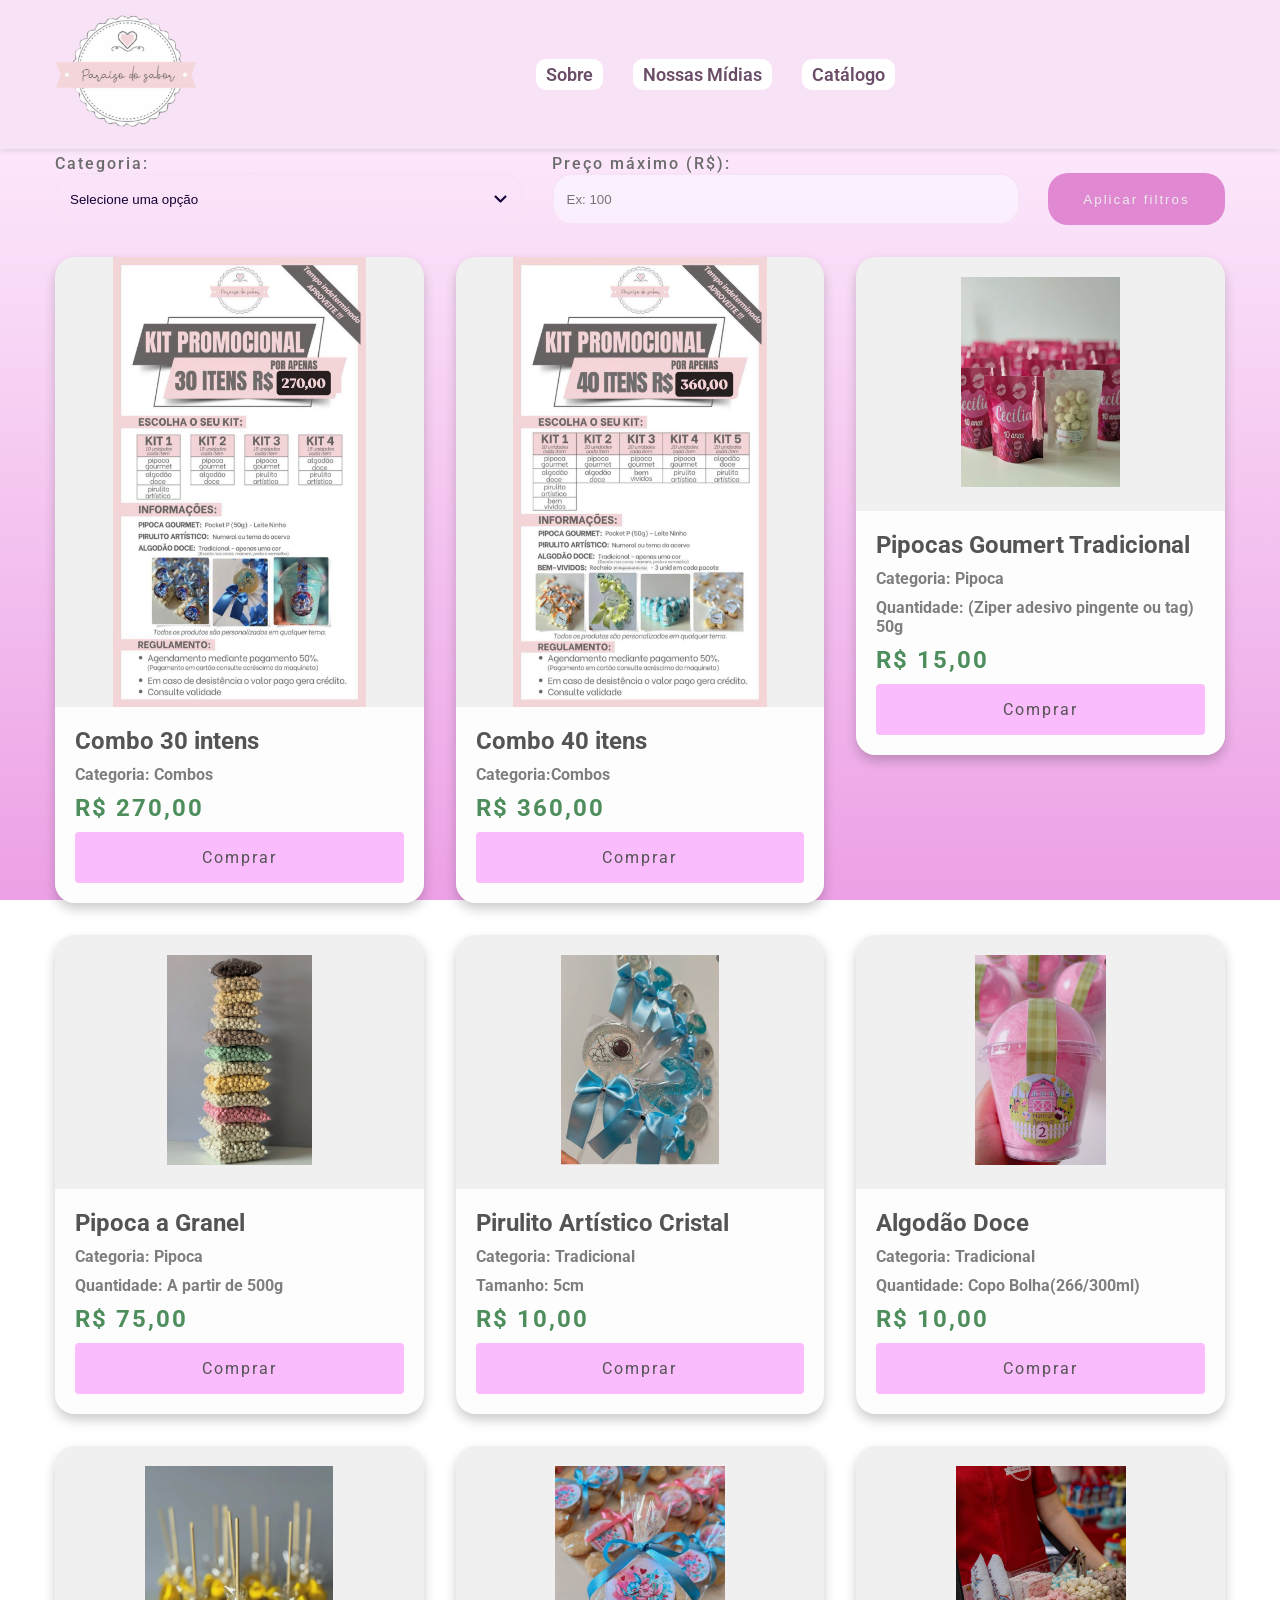
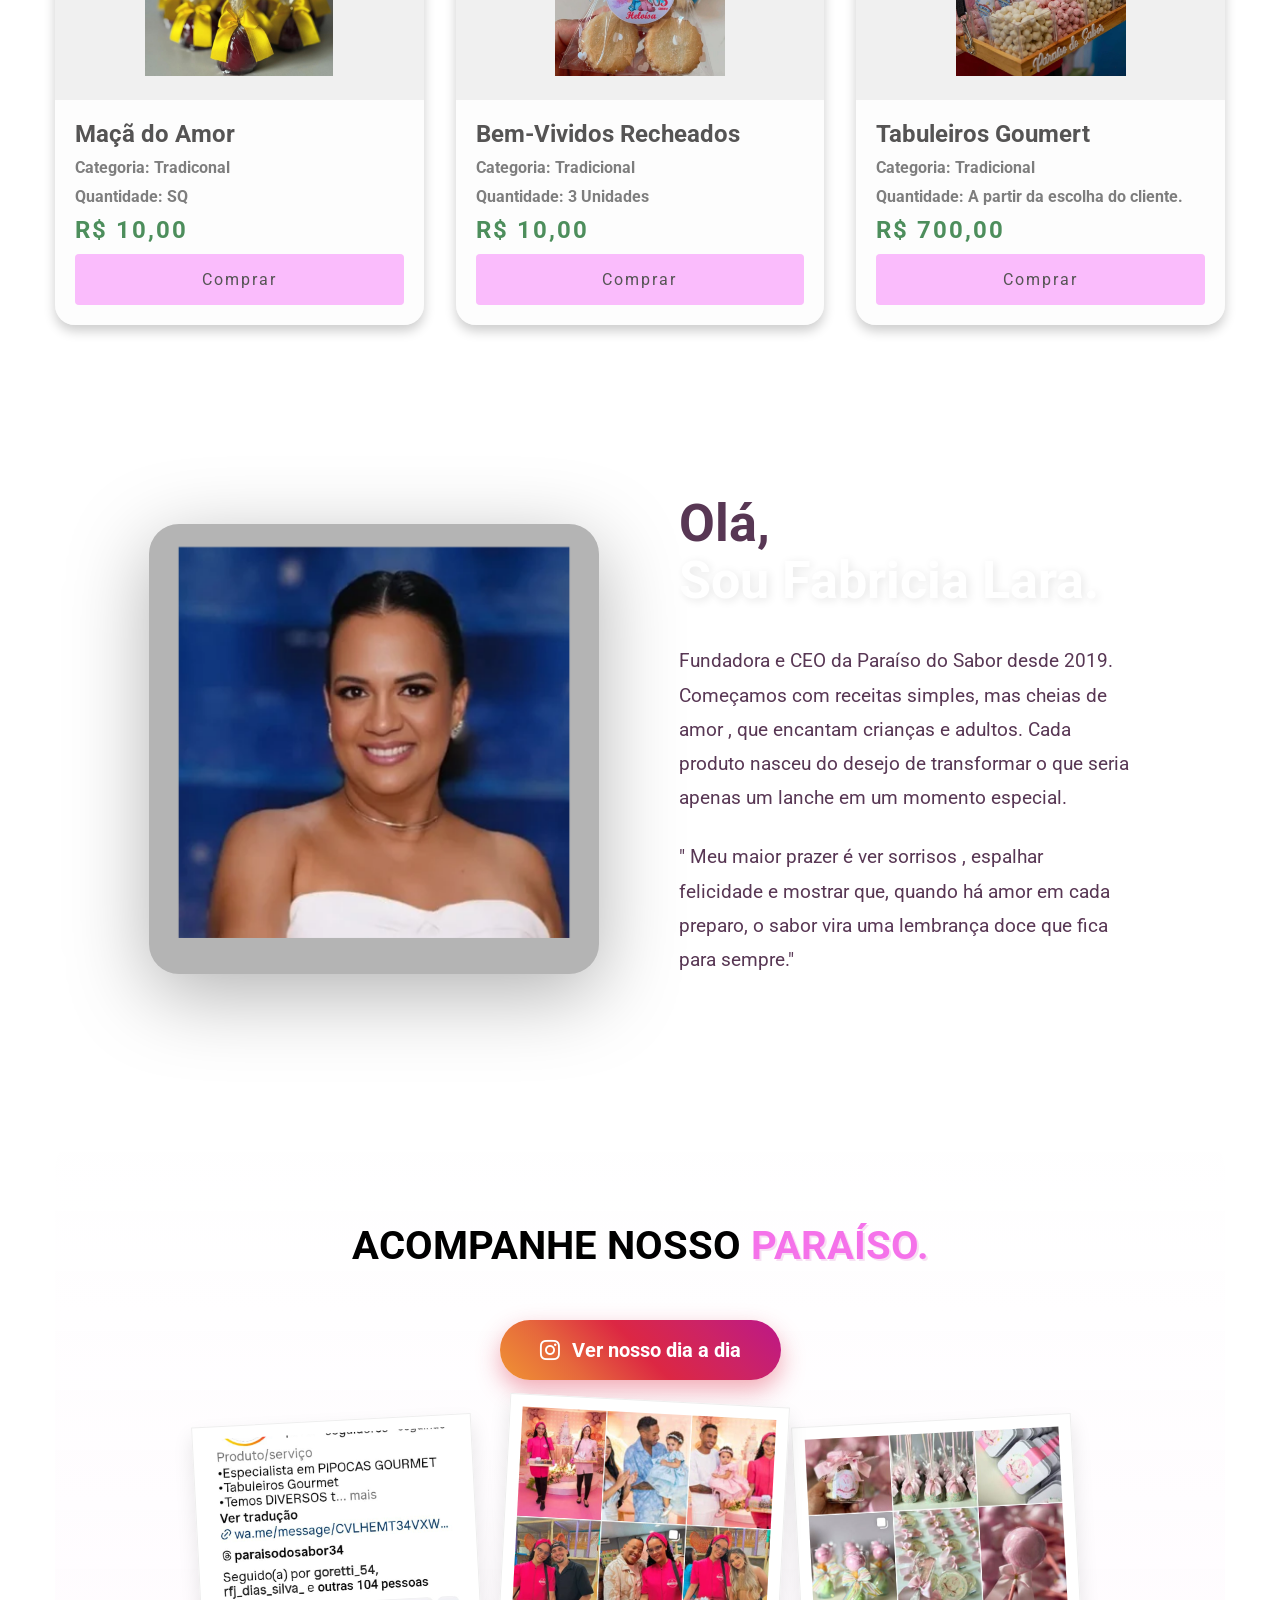
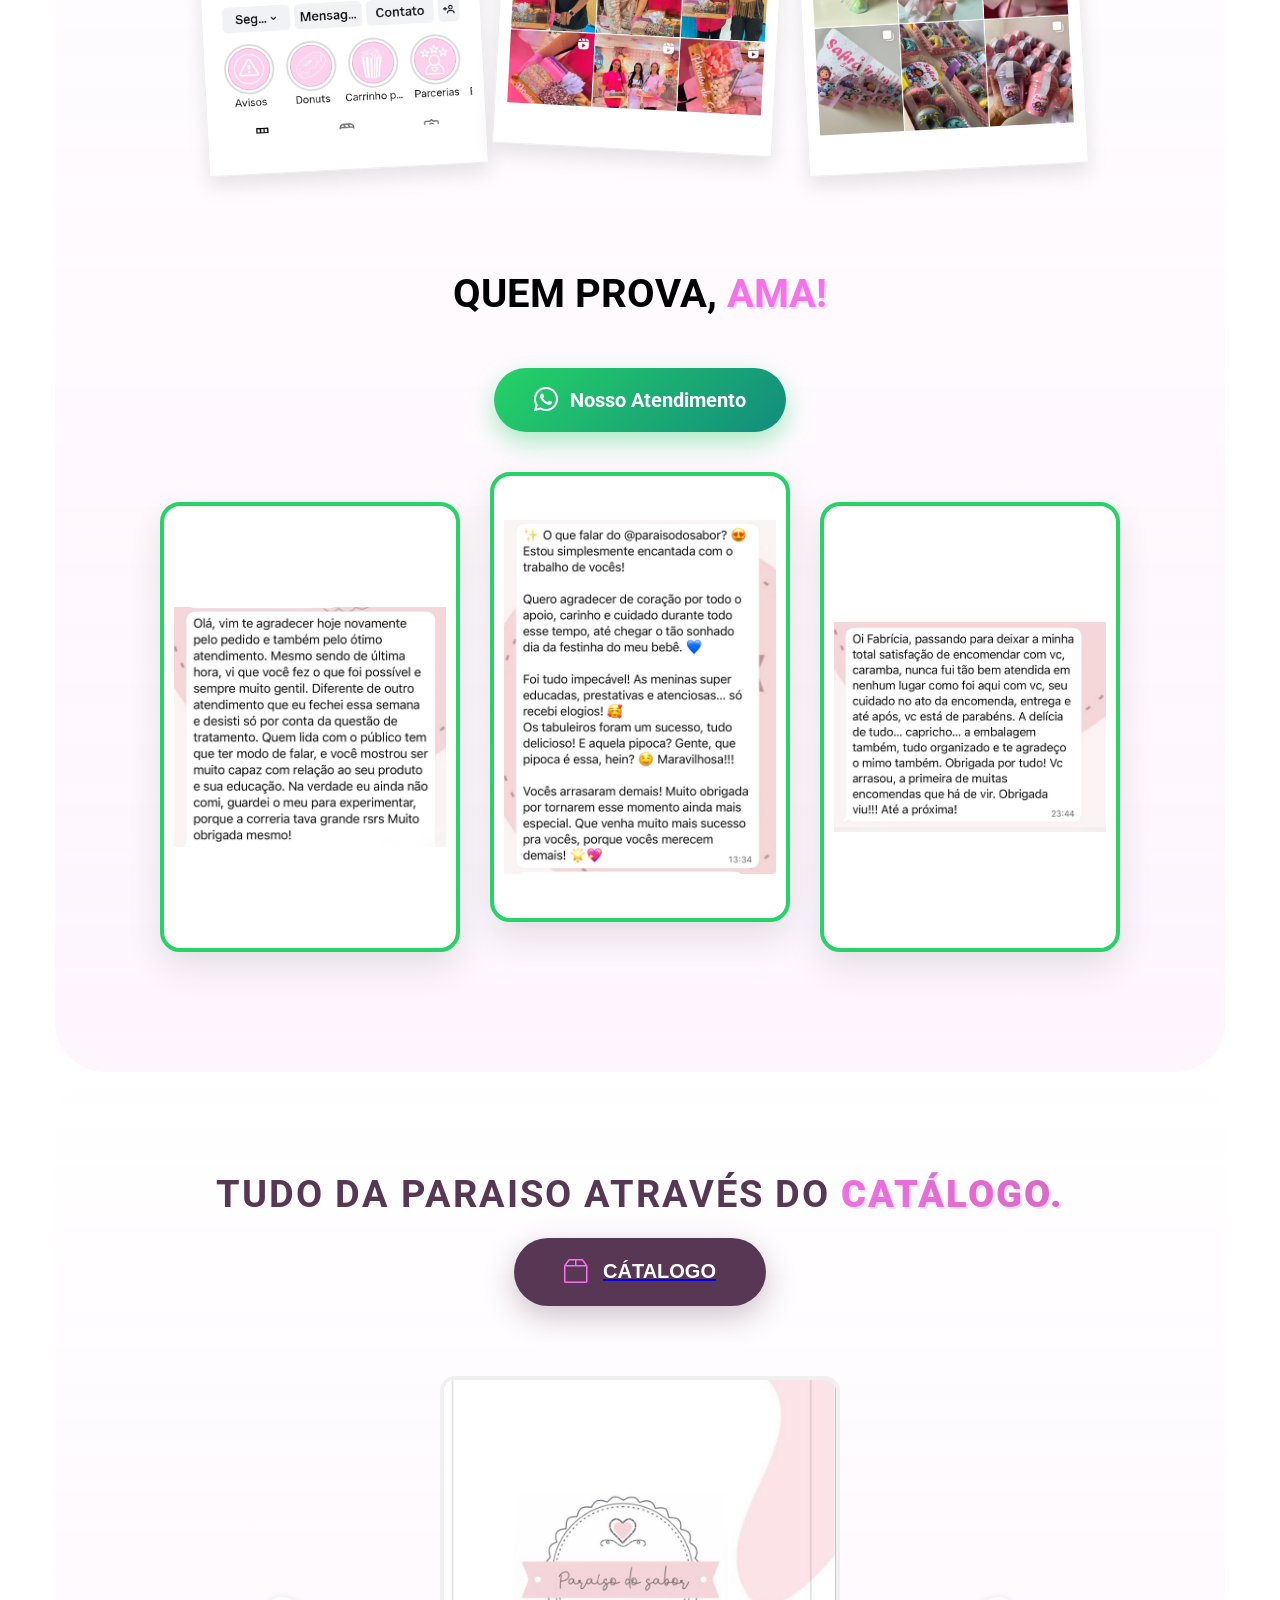
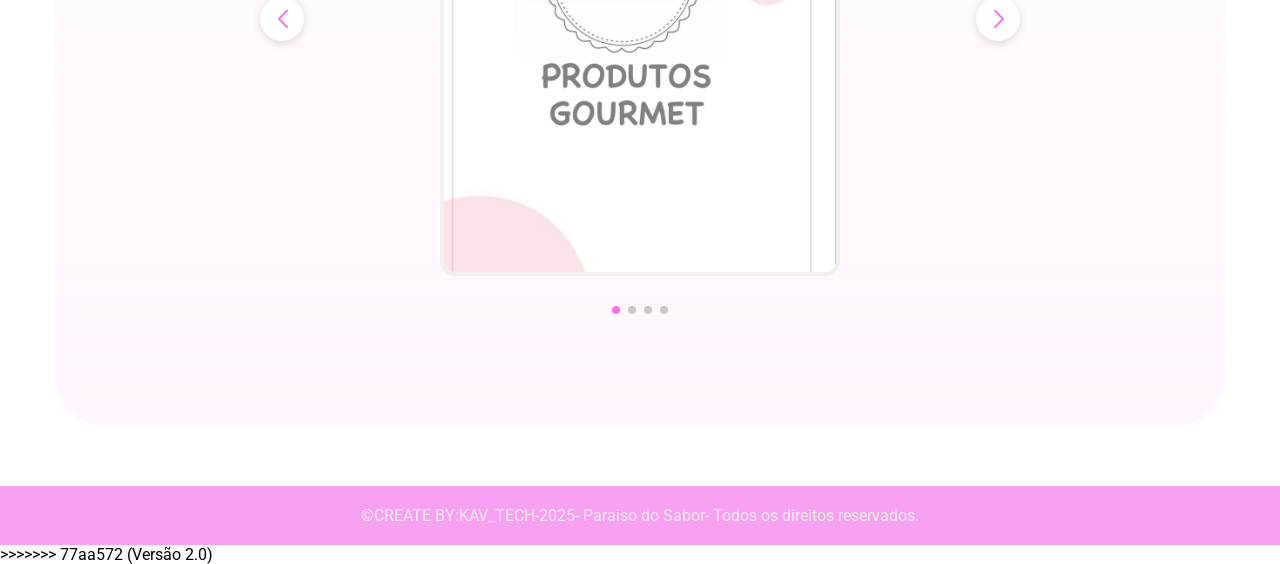
==== commit d813504c: "Ajustando valores dos preços" ====
--- a/index.html
+++ b/index.html
@@ -109,7 +109,7 @@
         <div class="informacoes">
           <h2 class="nome-personagem">Combo 30 intens</h2>
           <span class="categoria">Categoria: Combos</span>
-          <span class="preco">R$ 260,00</span>
+          <span class="preco">R$ 270,00</span>
           <a href="https://wa.me/5581997443934?text=Olá vim pelo site , quero comprar o Combo de 30 itens!"
             class="btn-comprar" target="_blank">Comprar</a>
         </div> <!--  fim div Produto 1 -->
@@ -121,7 +121,7 @@
         <div class="informacoes">
           <h2 class="nome-personagem">Combo 40 itens</h2>
           <span class="categoria">Categoria:Combos</span>
-          <span class="preco">R$ 350,00</span>
+          <span class="preco">R$ 360,00</span>
           <a href="https://wa.me/5581997443934?text=Olá vim pelo site , quero comprar o Combo de 40 itens!"
             class="btn-comprar" target="_blank">Comprar</a>
         </div> <!--  fim div Produto 2 -->
